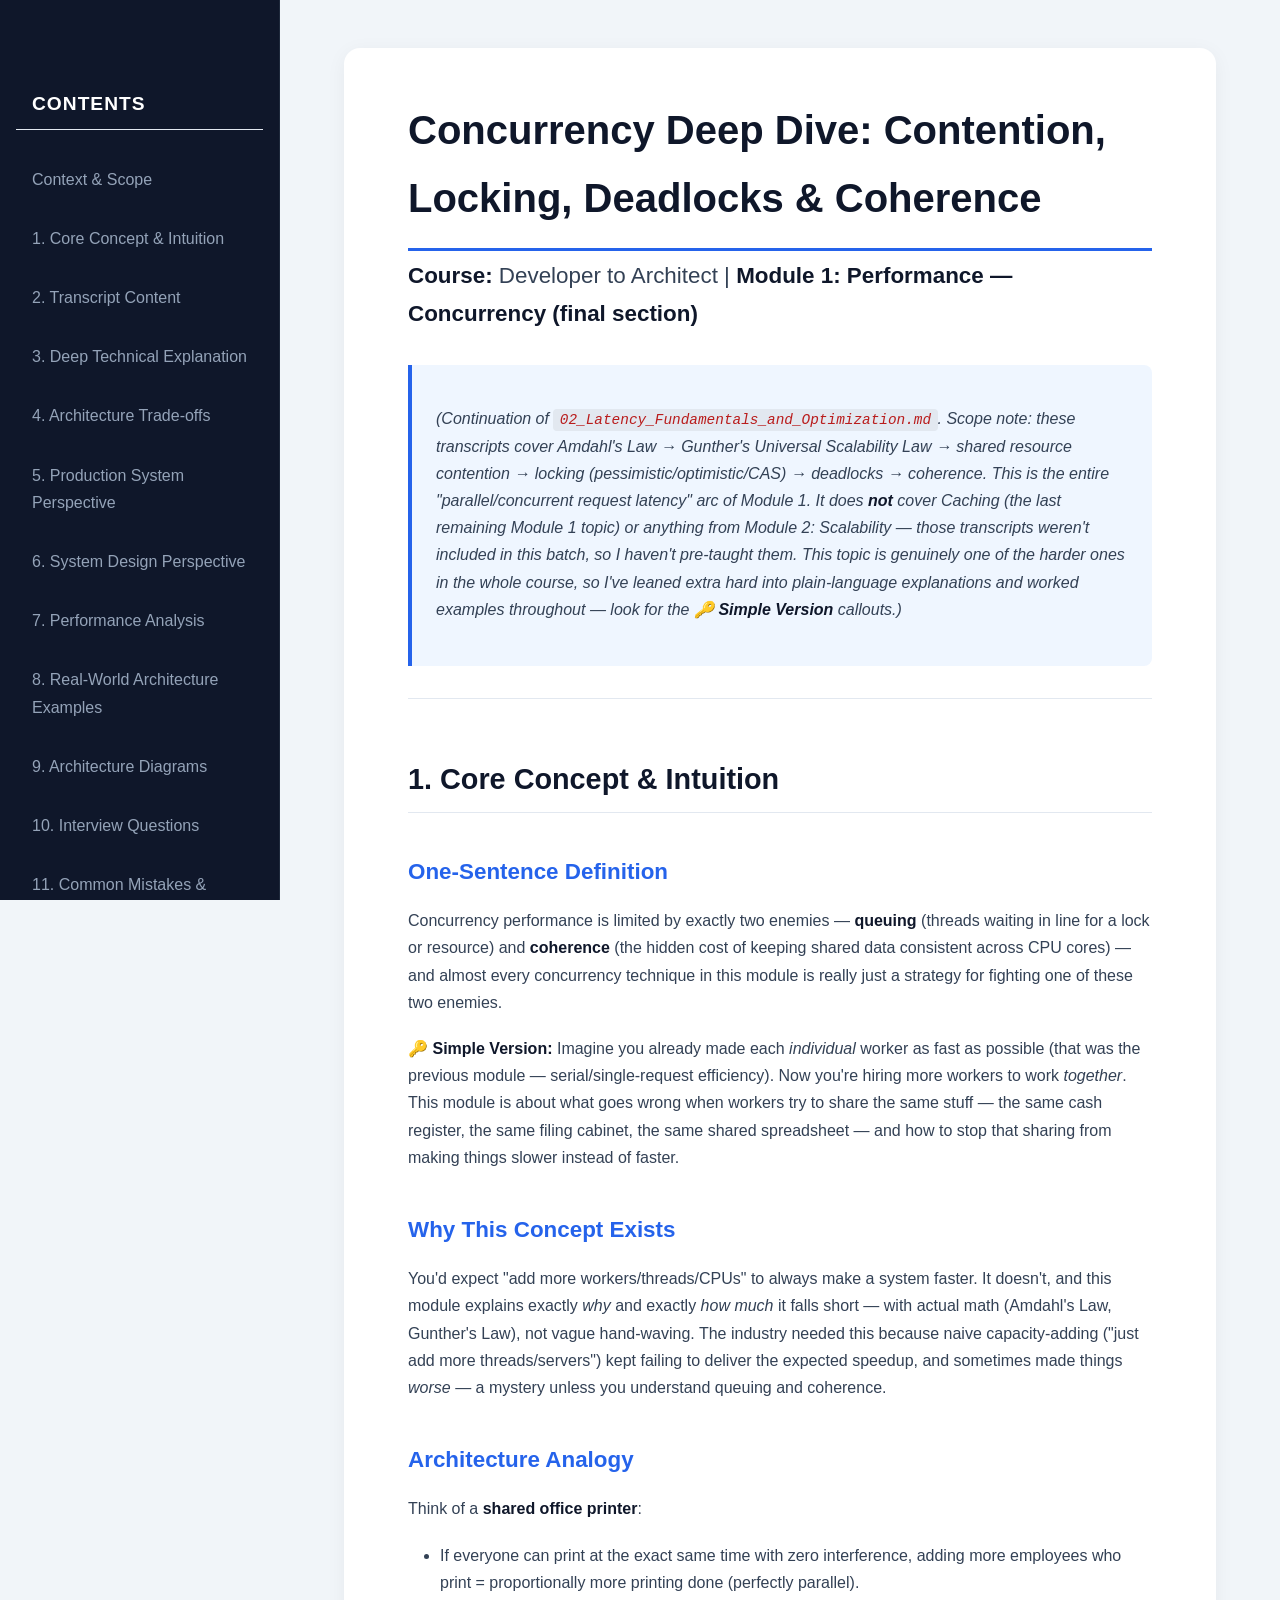
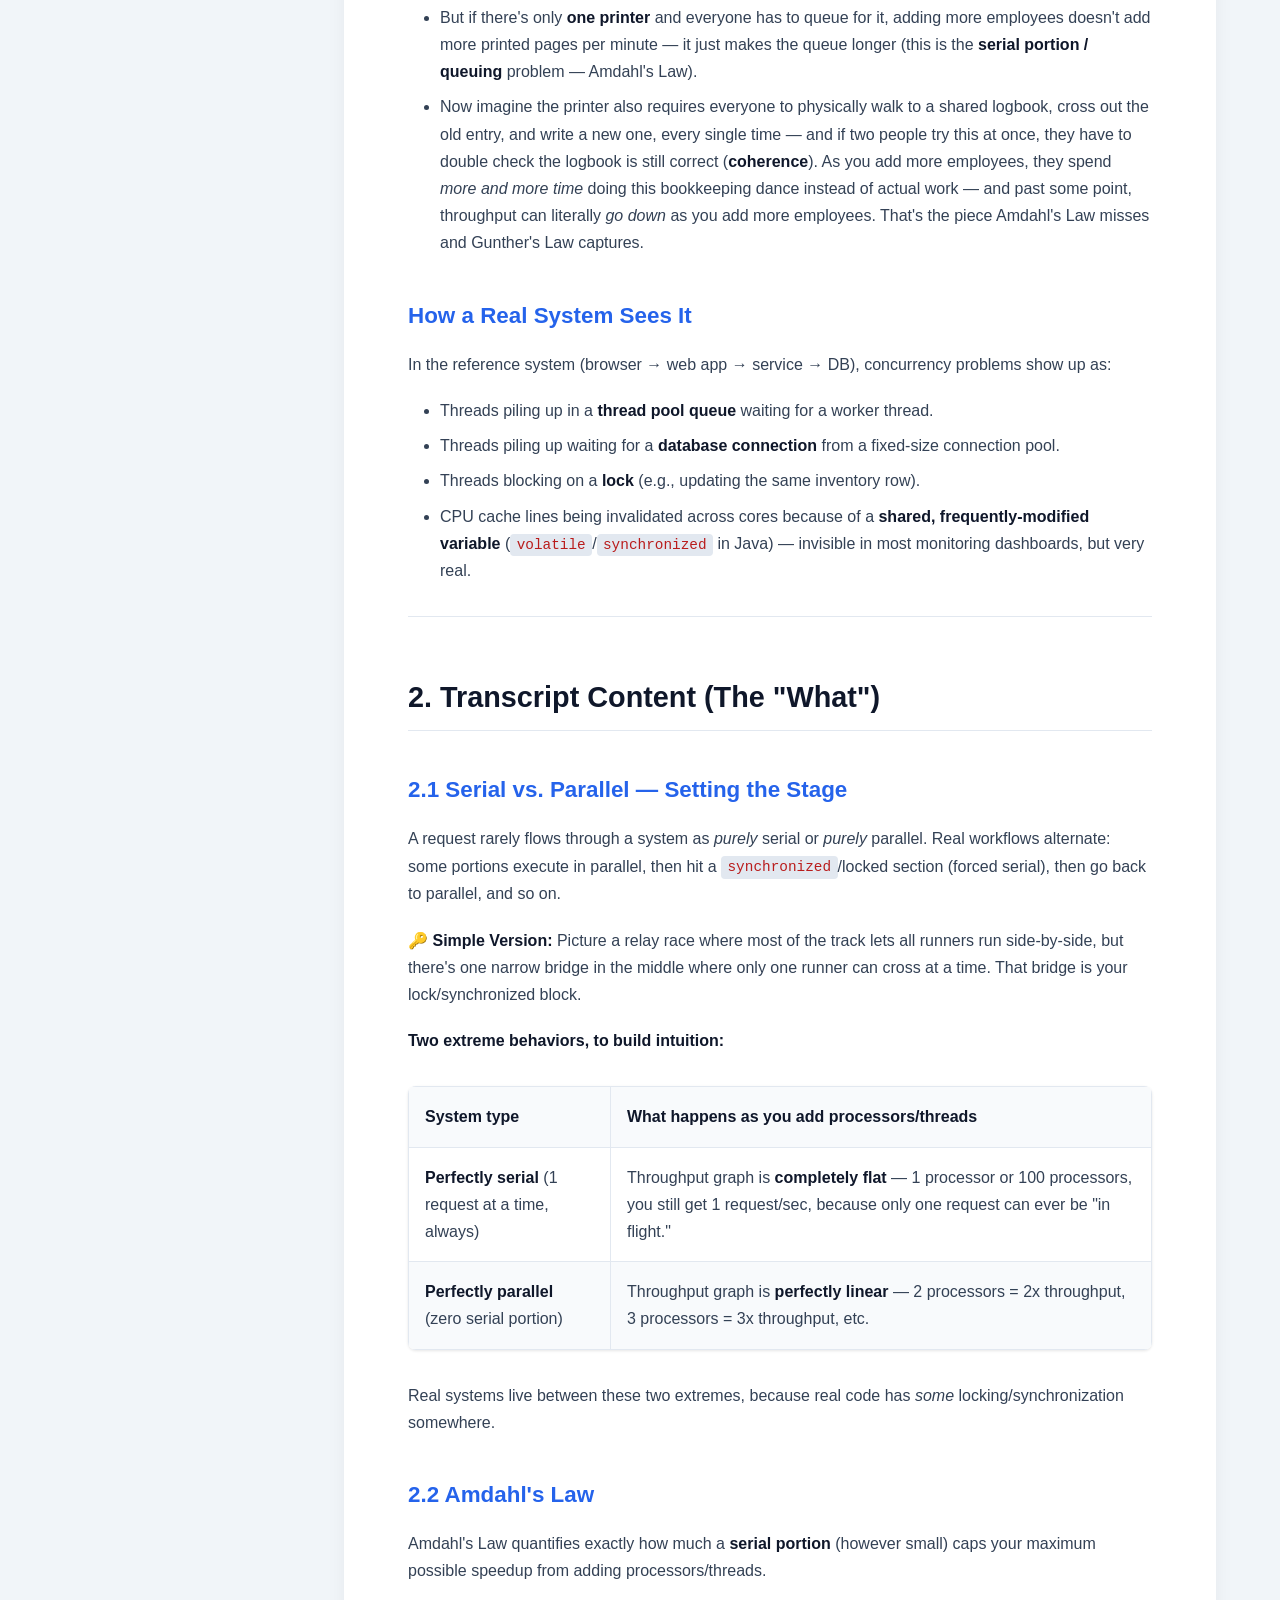
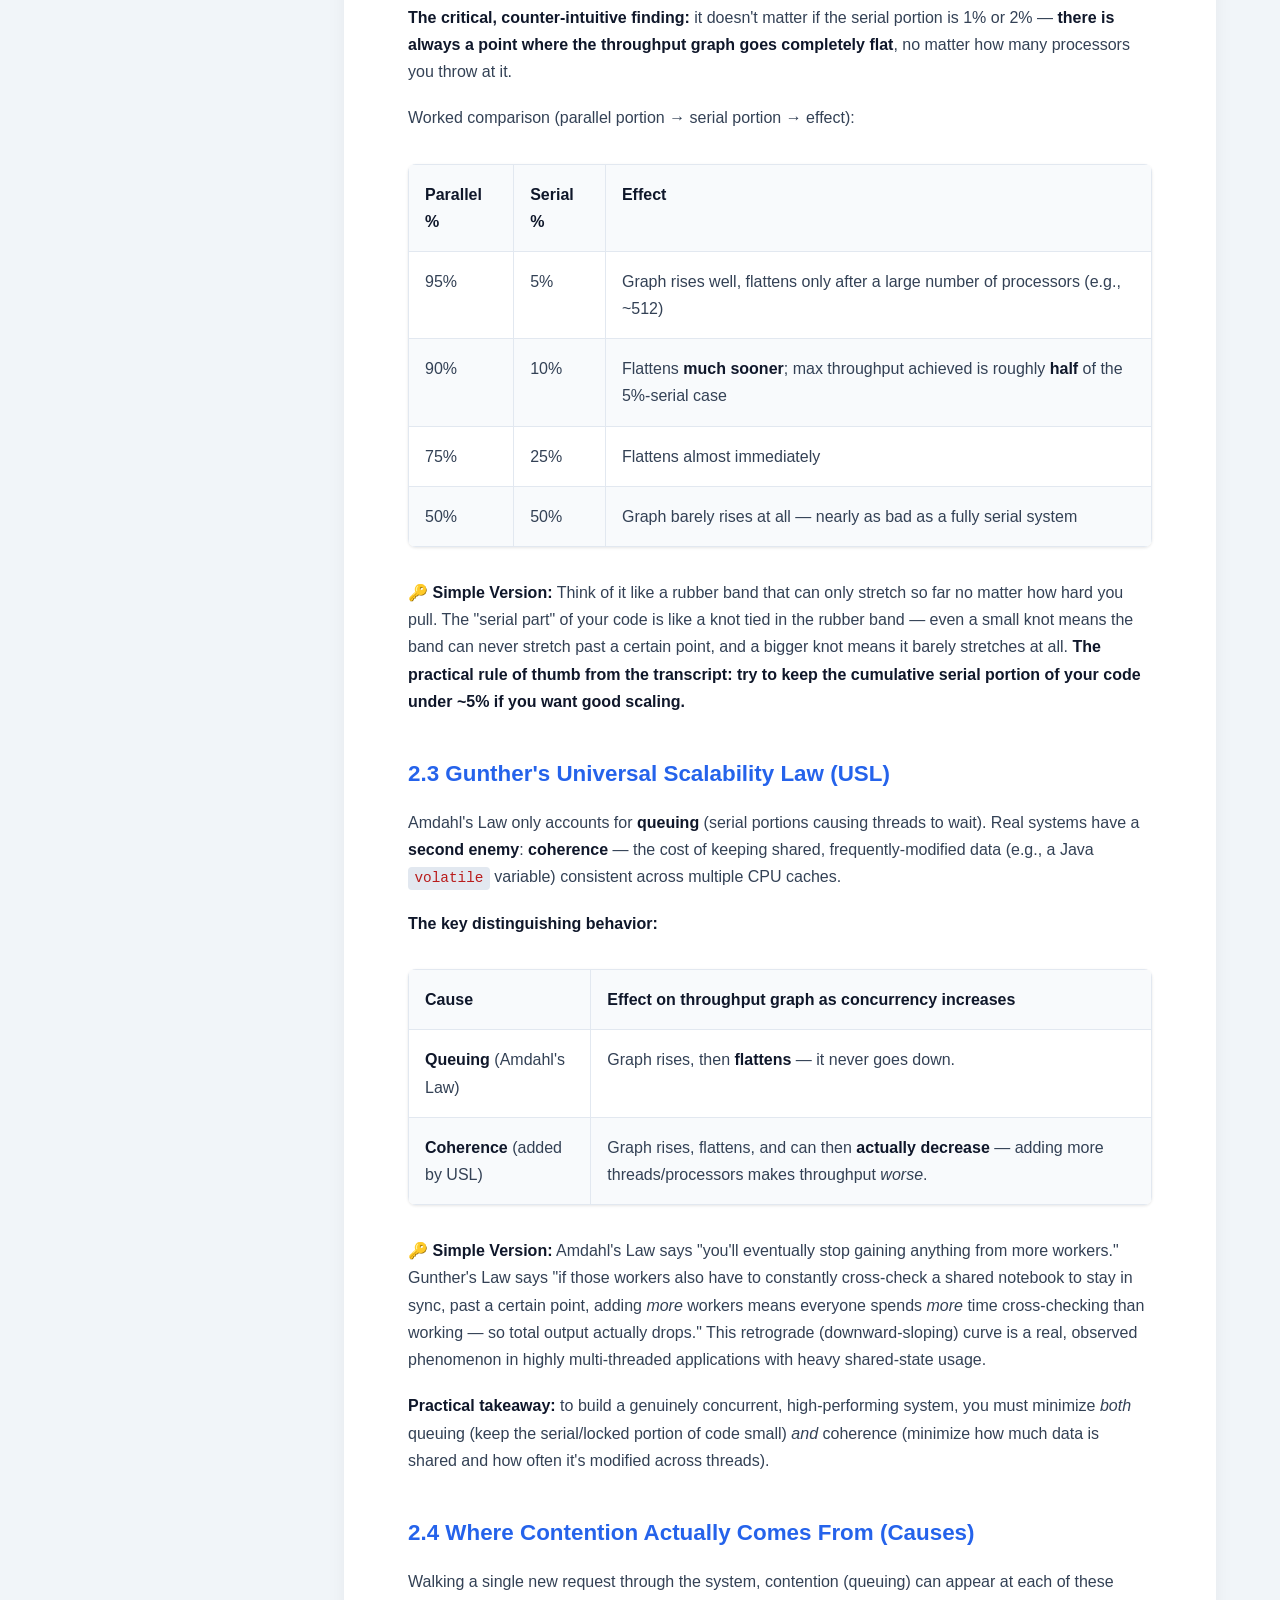
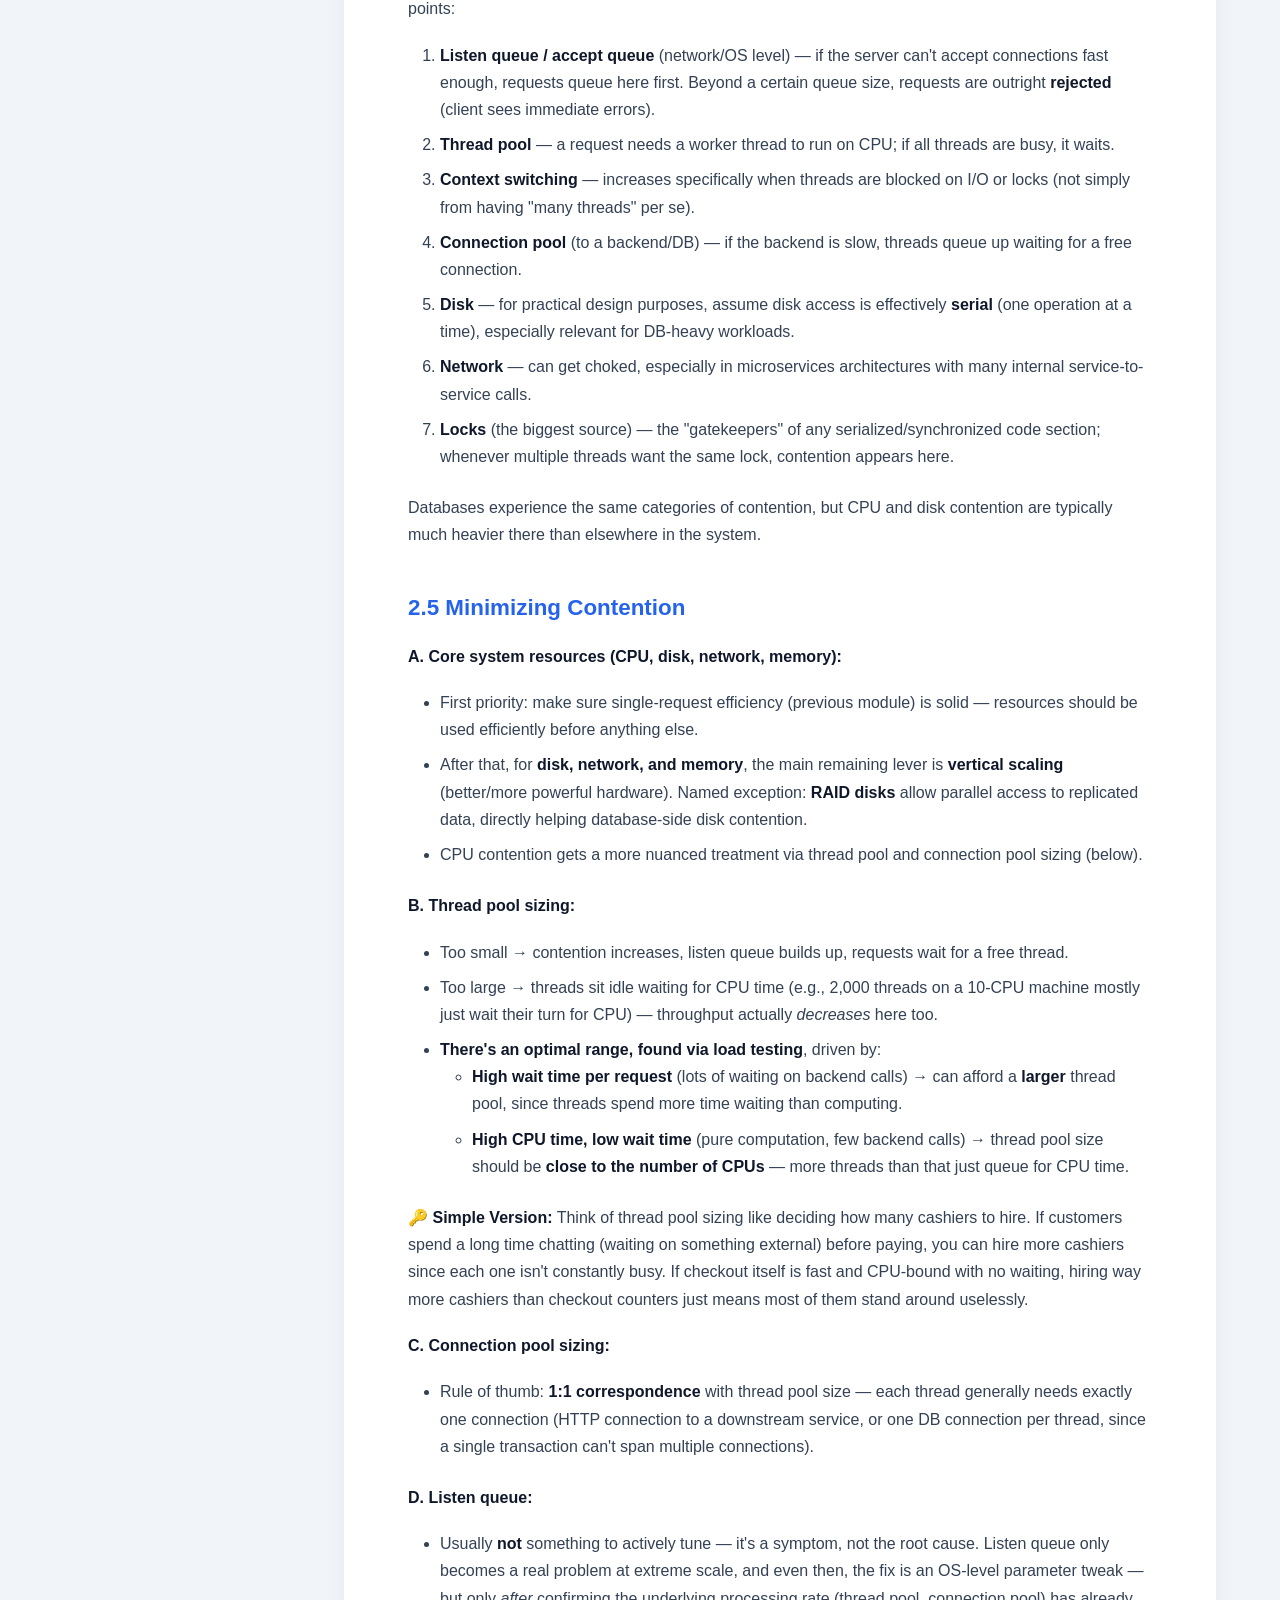
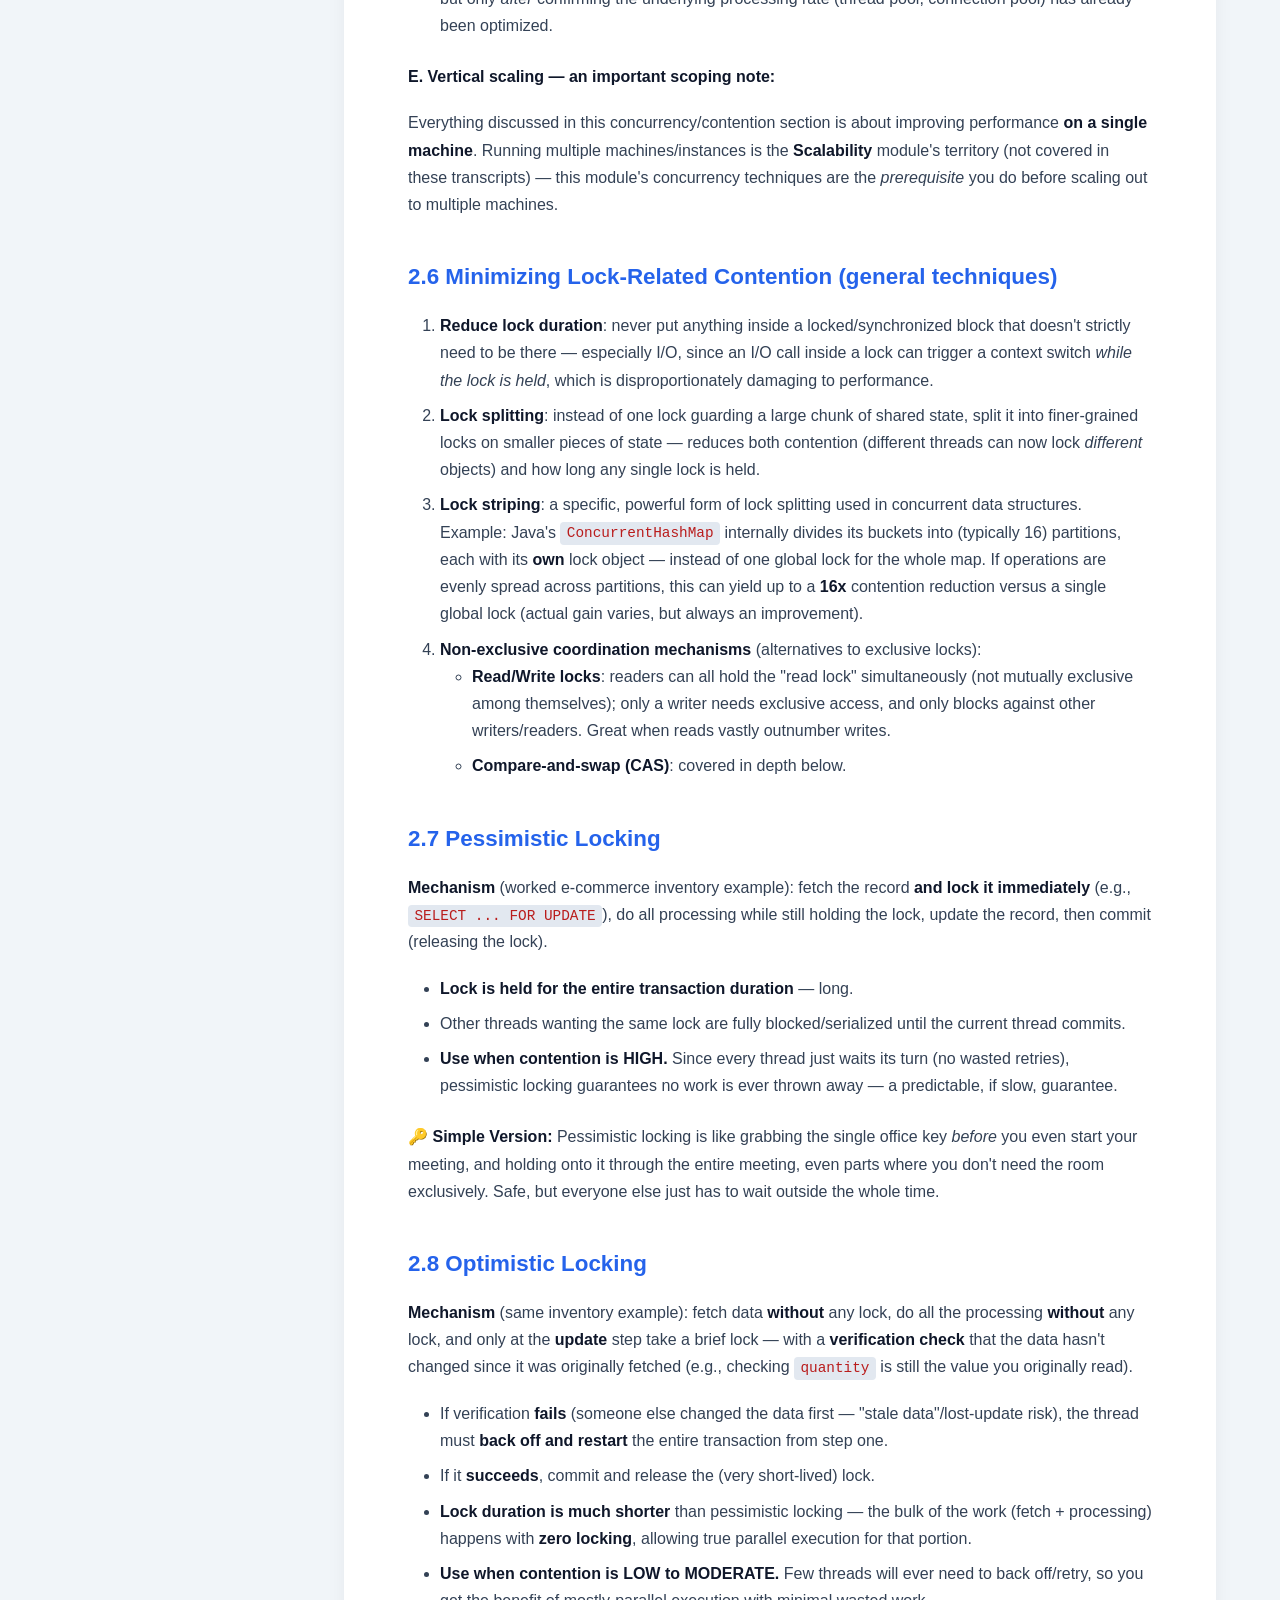
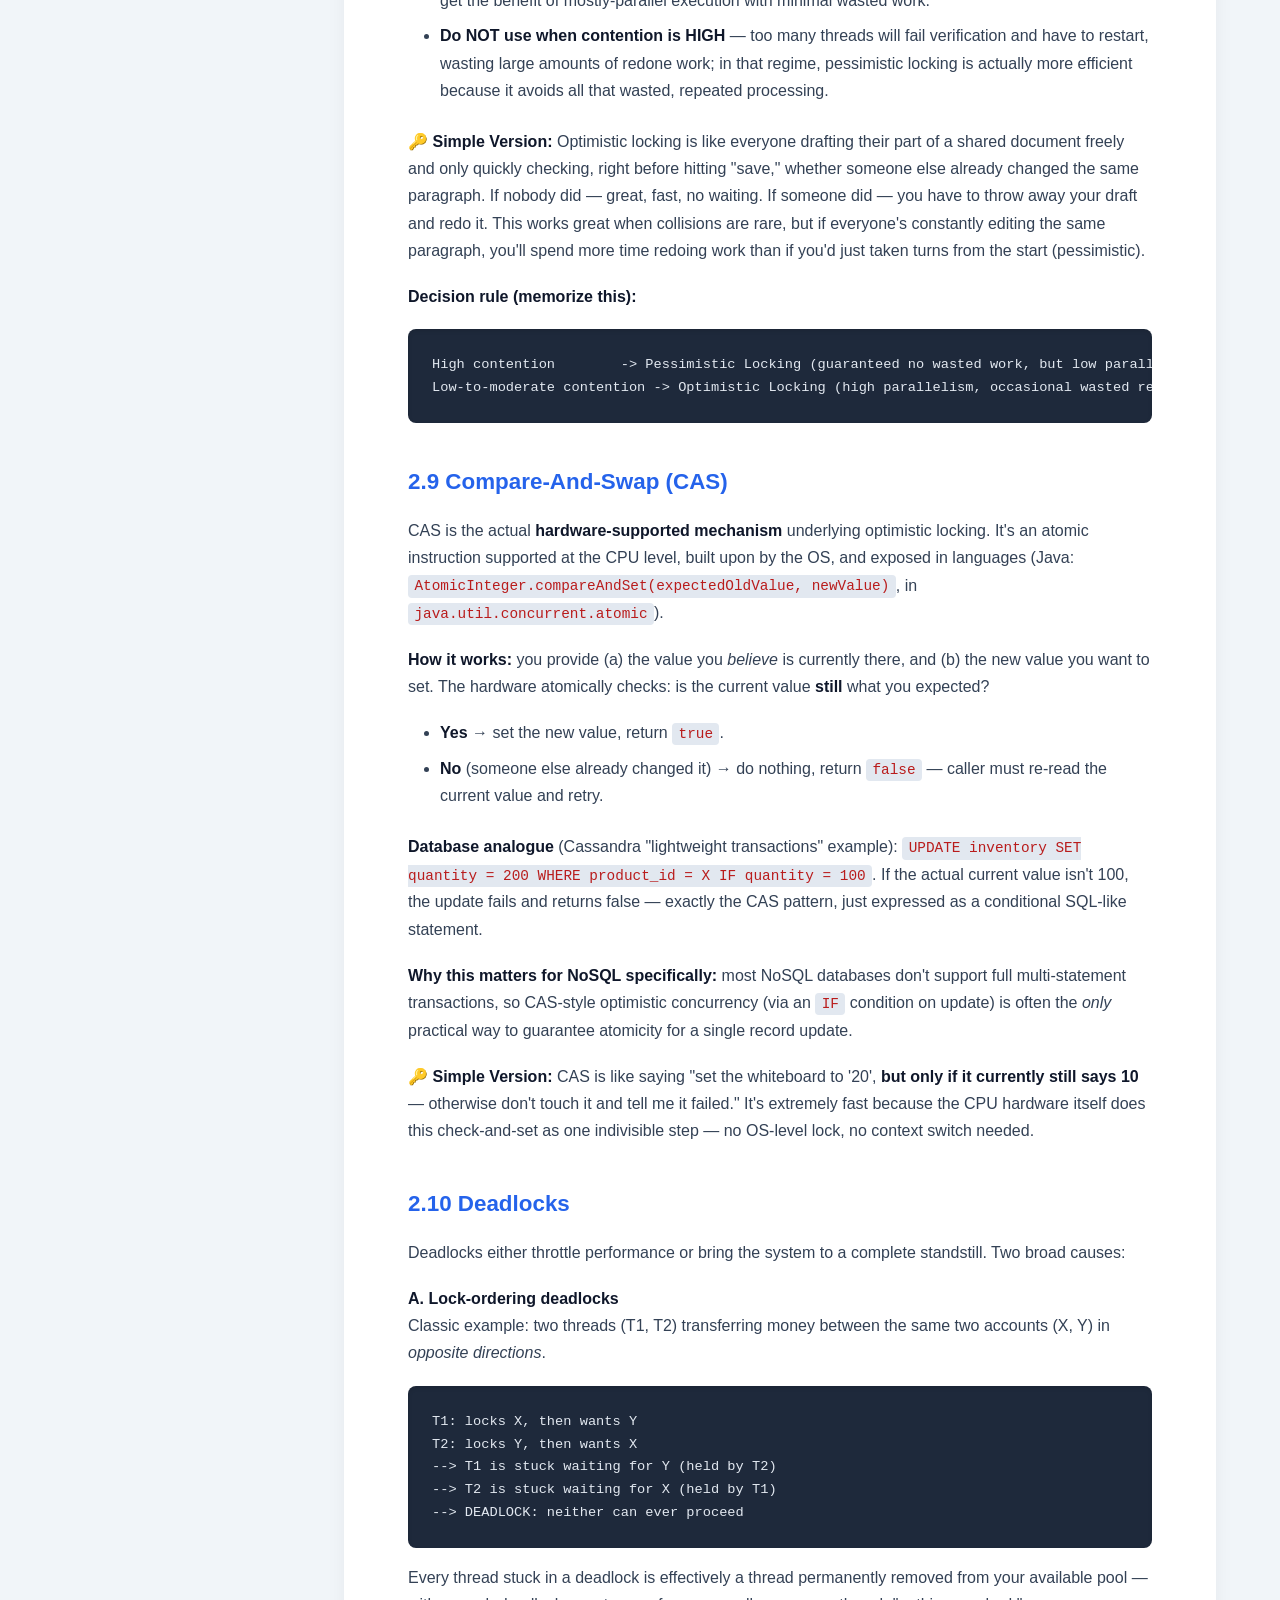
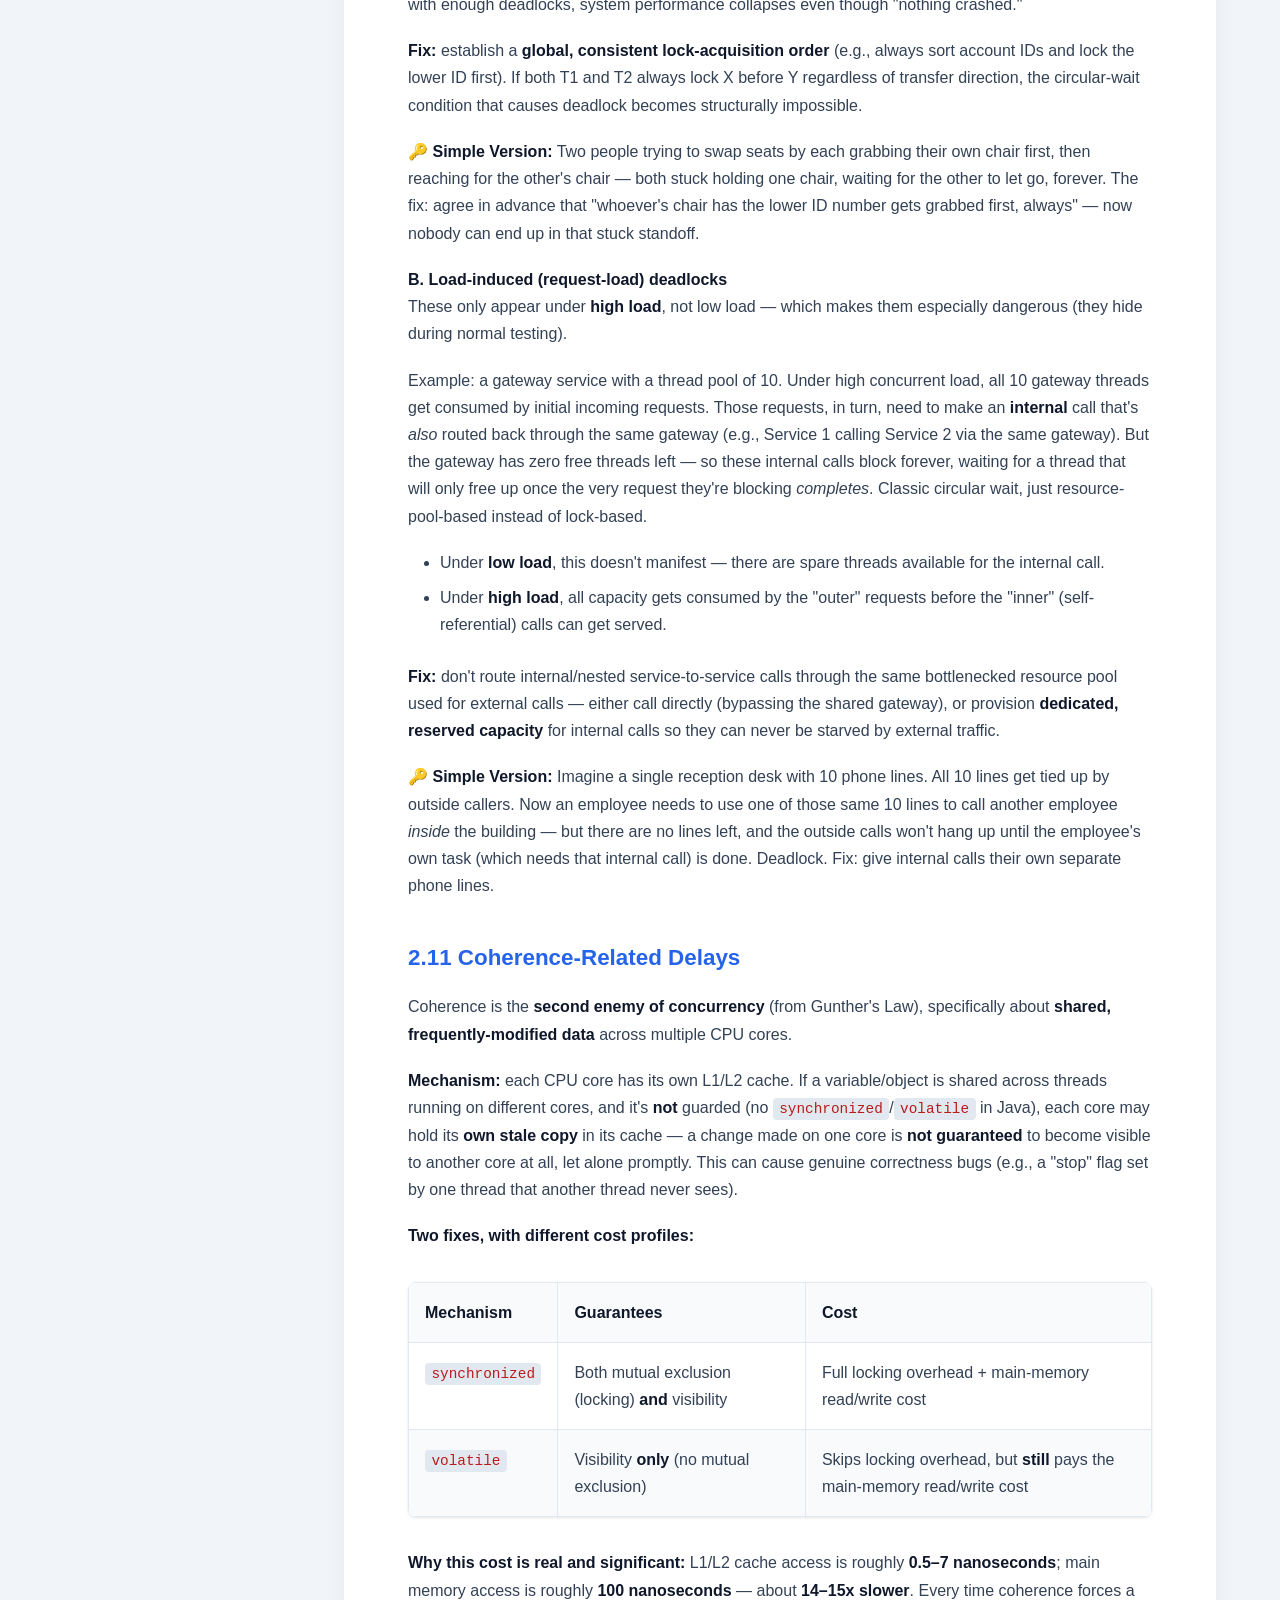
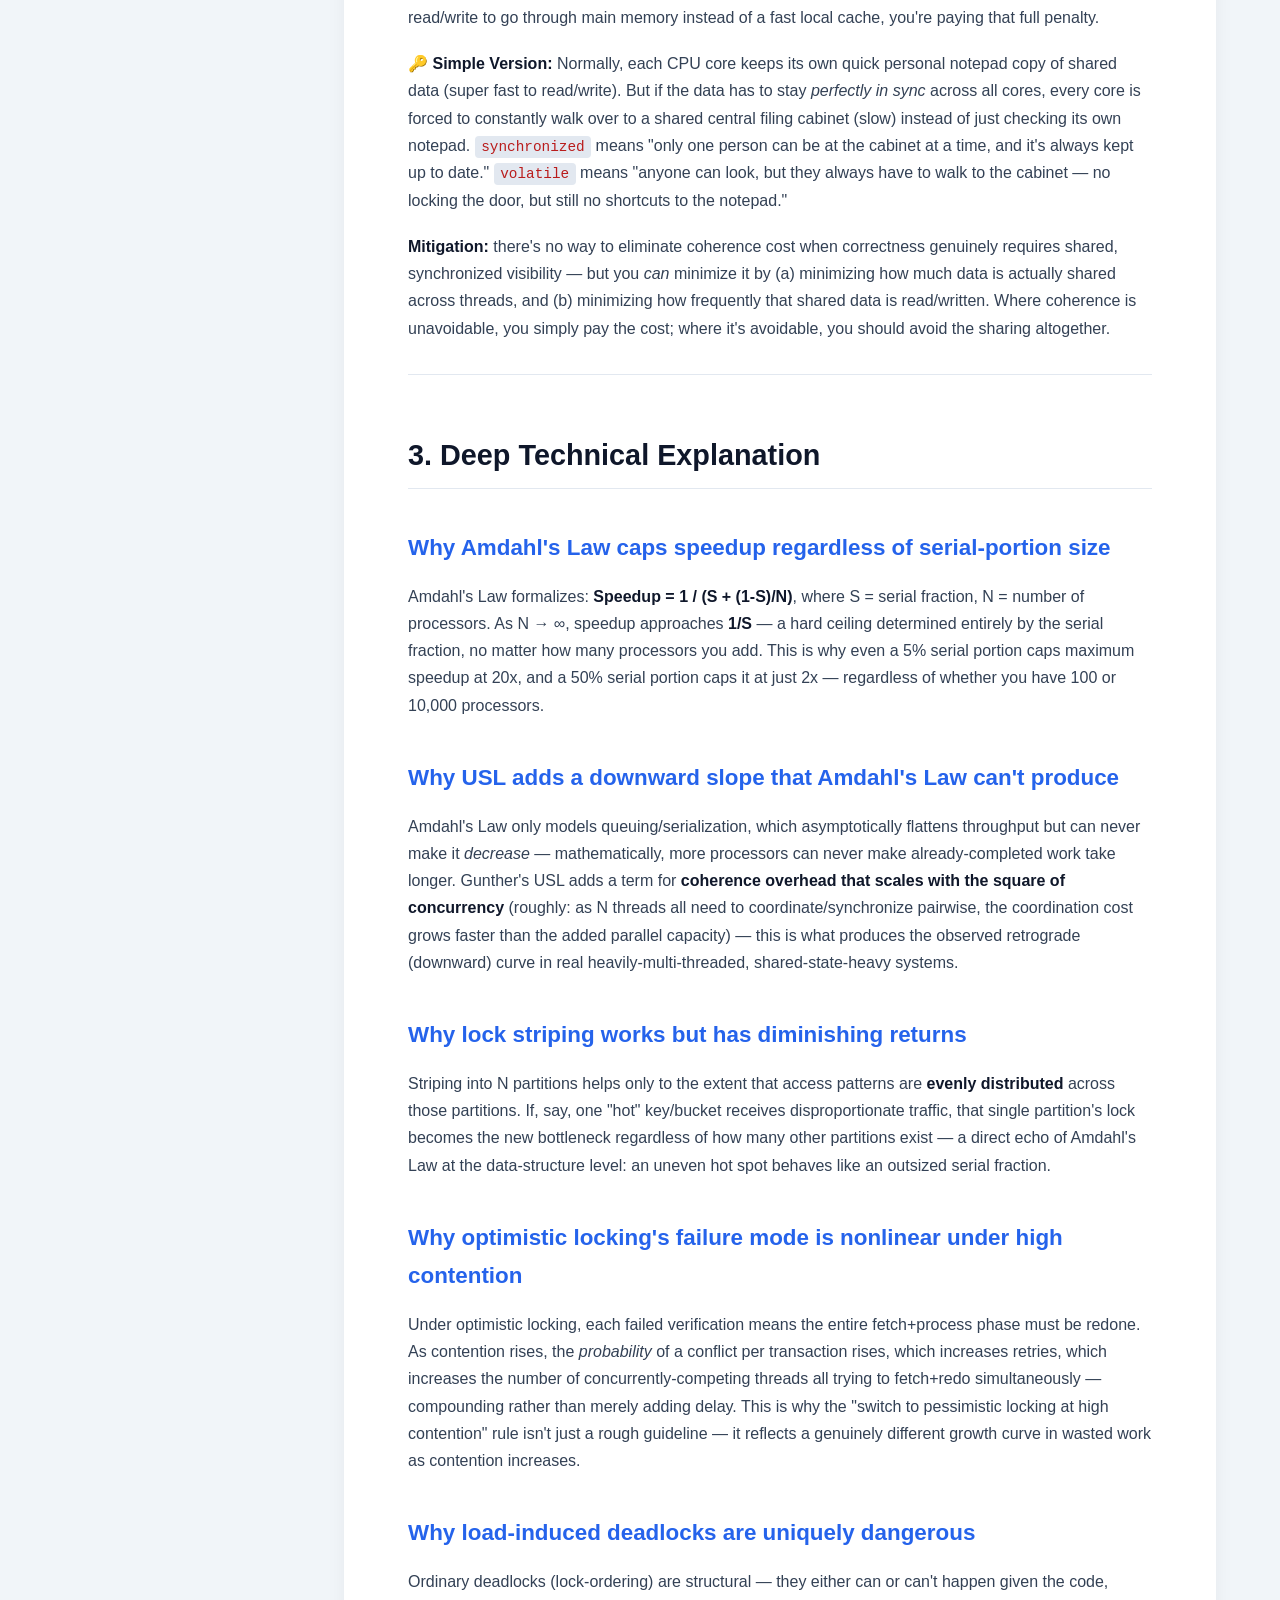
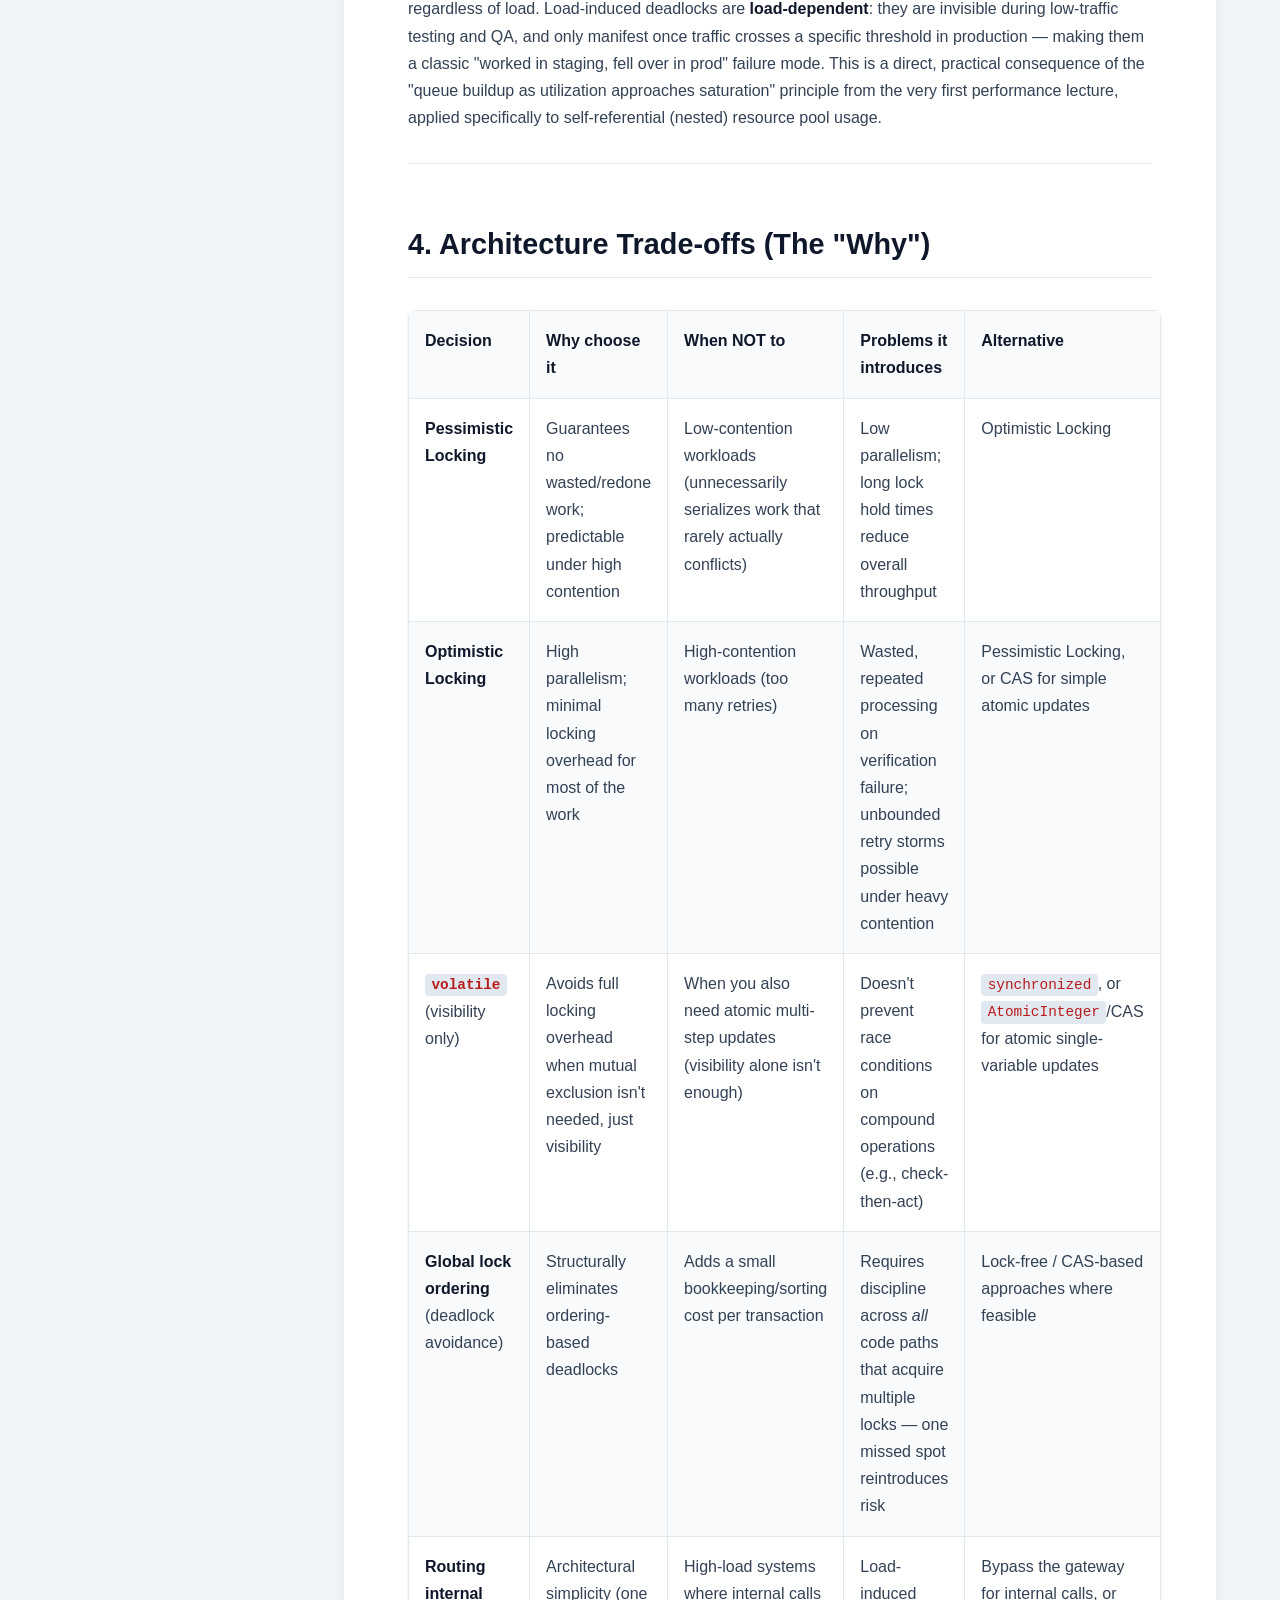
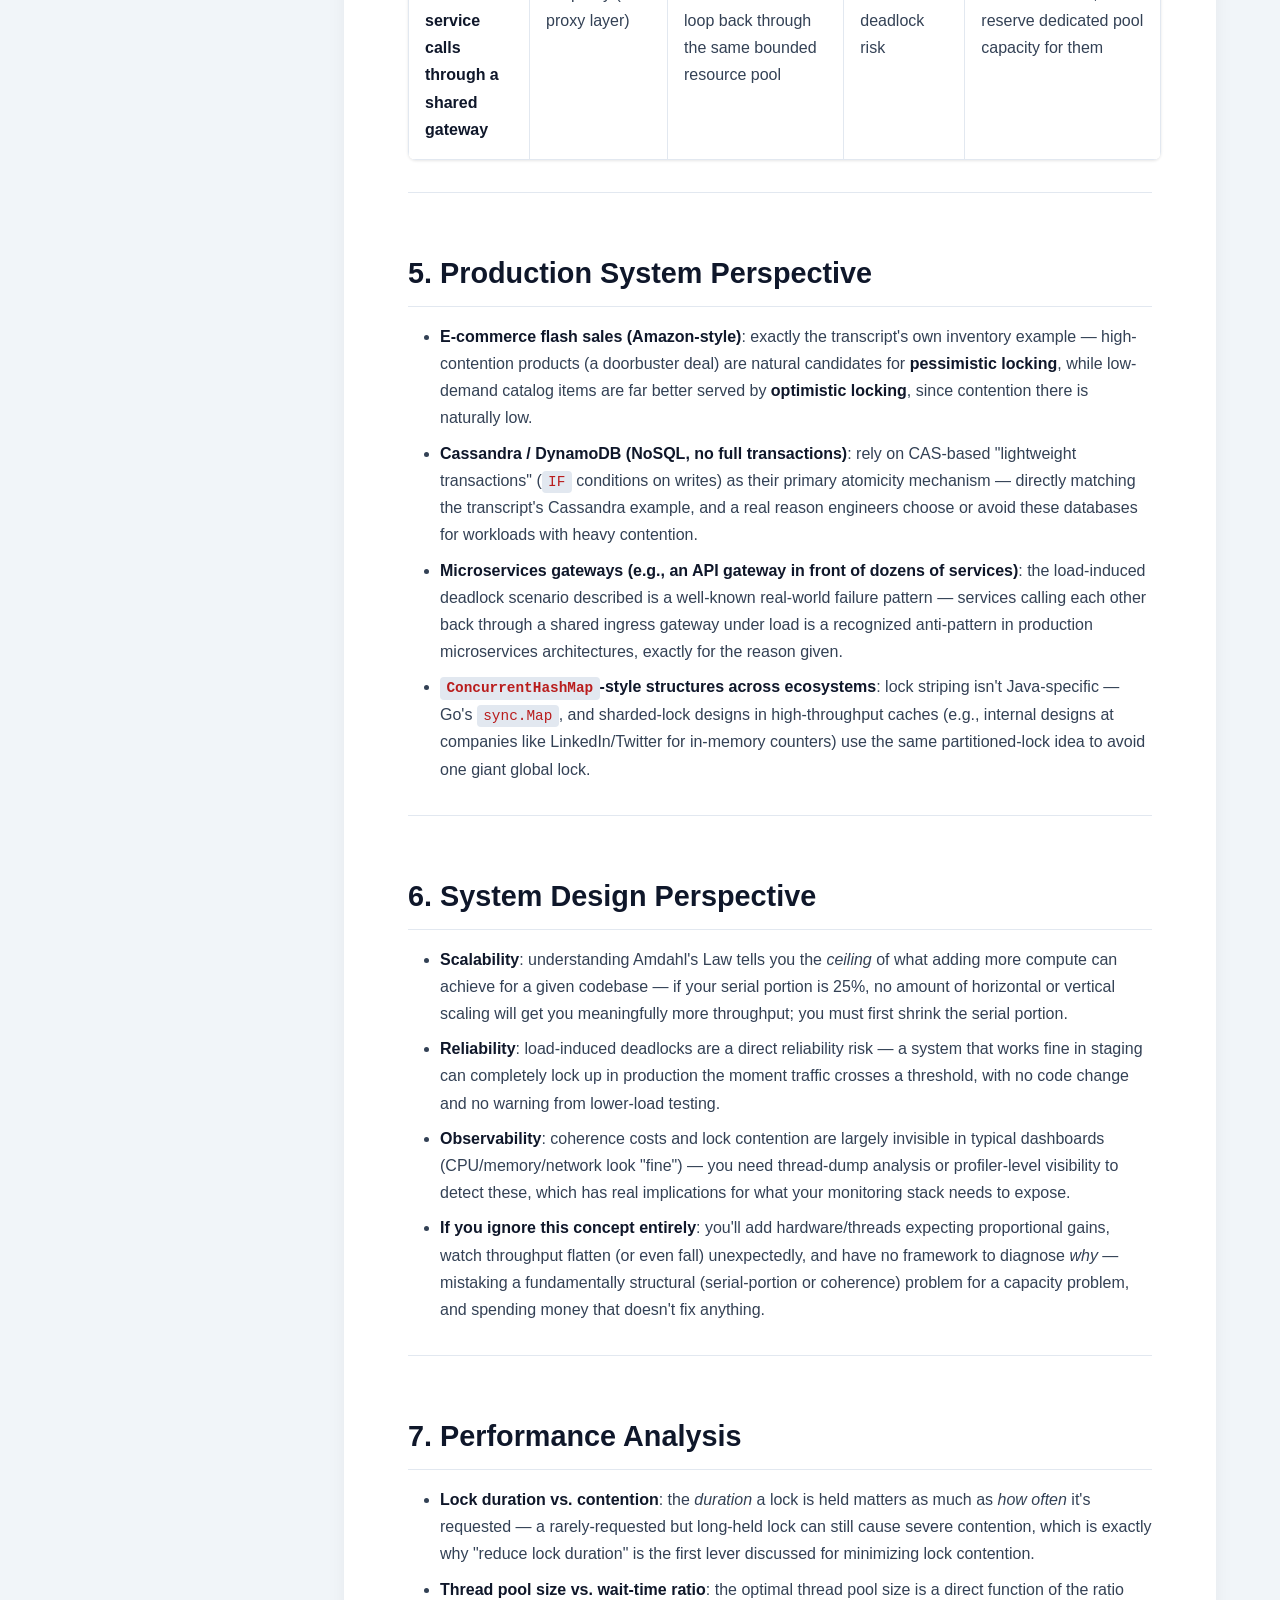
==== Performance/Concurrency_Deep_Dive:_Contention,_Locking,_Deadlocks_&_Coherence.html @ e77b8e14 "Update print statement from 'Hello' to 'Goodbye'" ====
<!DOCTYPE html>
<html lang="en">
<head>
    <meta charset="UTF-8">
    <meta name="viewport" content="width=device-width, initial-scale=1.0">
    <title>Concurrency Deep Dive: Contention, Locking, Deadlocks & Coherence</title>
    <style>
        :root {
            --sidebar-bg: #0f172a;
            --sidebar-hover: #1e293b;
            --sidebar-text: #94a3b8;
            --sidebar-text-hover: #f8fafc;
            --bg-color: #f1f5f9;
            --card-bg: #ffffff;
            --text-main: #334155;
            --heading-color: #0f172a;
            --primary-accent: #2563eb;
            --code-bg: #1e293b;
            --code-text: #e2e8f0;
            --inline-code-bg: #e2e8f0;
            --inline-code-text: #b91c1c;
            --border-color: #e2e8f0;
        }

        html {
            scroll-behavior: smooth;
        }

        body {
            margin: 0;
            padding: 0;
            font-family: 'Inter', -apple-system, BlinkMacSystemFont, "Segoe UI", Roboto, Helvetica, Arial, sans-serif;
            background-color: var(--bg-color);
            color: var(--text-main);
            display: flex;
            line-height: 1.7;
        }

        /* Sidebar Navigation */
        .sidebar {
            width: 280px;
            height: 100vh;
            background-color: var(--sidebar-bg);
            position: fixed;
            top: 0;
            left: 0;
            overflow-y: auto;
            padding: 2rem 1rem;
            box-sizing: border-box;
            border-right: 1px solid #1e293b;
        }

        .sidebar h2 {
            color: #ffffff;
            font-size: 1.2rem;
            margin-bottom: 1.5rem;
            padding-left: 1rem;
            text-transform: uppercase;
            letter-spacing: 1px;
        }

        .sidebar ul {
            list-style: none;
            padding: 0;
            margin: 0;
        }

        .sidebar li {
            margin-bottom: 0.5rem;
        }

        .sidebar a {
            display: block;
            padding: 0.75rem 1rem;
            color: var(--sidebar-text);
            text-decoration: none;
            border-radius: 8px;
            font-weight: 500;
            transition: all 0.2s ease;
        }

        .sidebar a:hover {
            background-color: var(--sidebar-hover);
            color: var(--sidebar-text-hover);
            padding-left: 1.25rem;
        }

        /* Main Content Area */
        .content-wrapper {
            margin-left: 280px;
            padding: 3rem 5%;
            width: calc(100% - 280px);
            box-sizing: border-box;
        }

        .content {
            background: var(--card-bg);
            padding: 3rem 4rem;
            border-radius: 16px;
            box-shadow: 0 4px 20px rgba(0, 0, 0, 0.05);
            max-width: 1000px;
            margin: 0 auto;
        }

        /* Typography */
        h1, h2, h3, h4 {
            color: var(--heading-color);
            margin-top: 2.5rem;
            margin-bottom: 1rem;
            font-weight: 700;
        }

        h1 {
            font-size: 2.5rem;
            margin-top: 0;
            padding-bottom: 1rem;
            border-bottom: 3px solid var(--primary-accent);
        }

        h2 {
            font-size: 1.8rem;
            padding-bottom: 0.5rem;
            border-bottom: 1px solid var(--border-color);
            padding-top: 1rem;
        }

        h3 {
            font-size: 1.4rem;
            color: var(--primary-accent);
        }

        h4 {
            font-size: 1.1rem;
            color: var(--heading-color);
        }

        p {
            margin-bottom: 1.2rem;
        }

        strong {
            color: var(--heading-color);
        }

        /* Code Blocks */
        pre {
            background-color: var(--code-bg);
            color: var(--code-text);
            padding: 1.5rem;
            border-radius: 8px;
            overflow-x: auto;
            font-family: 'Fira Code', 'Courier New', Courier, monospace;
            font-size: 0.95rem;
            line-height: 1.5;
            box-shadow: inset 0 2px 4px rgba(0,0,0,0.1);
        }

        code {
            background-color: var(--inline-code-bg);
            color: var(--inline-code-text);
            padding: 0.2rem 0.4rem;
            border-radius: 4px;
            font-family: 'Fira Code', 'Courier New', Courier, monospace;
            font-size: 0.9em;
        }

        pre code {
            background-color: transparent;
            color: inherit;
            padding: 0;
        }

        /* Tables */
        table {
            width: 100%;
            border-collapse: collapse;
            margin: 2rem 0;
            background-color: #ffffff;
            border-radius: 8px;
            overflow: hidden;
            box-shadow: 0 1px 3px rgba(0,0,0,0.1);
        }

        th, td {
            padding: 1rem;
            text-align: left;
            border: 1px solid var(--border-color);
            vertical-align: top;
        }

        th {
            background-color: #f8fafc;
            color: var(--heading-color);
            font-weight: 600;
        }

        tr:nth-child(even) {
            background-color: #f8fafc;
        }

        /* Lists */
        ul, ol {
            margin-bottom: 1.5rem;
            padding-left: 2rem;
        }

        li {
            margin-bottom: 0.5rem;
        }

        hr {
            border: 0;
            border-top: 1px solid var(--border-color);
            margin: 2rem 0;
        }

        /* Callouts / Highlight Box */
        .highlight-box {
            background-color: #eff6ff;
            border-left: 4px solid var(--primary-accent);
            padding: 1.5rem;
            margin: 1.5rem 0;
            border-radius: 0 8px 8px 0;
        }

        /* Responsive Design */
        @media (max-width: 900px) {
            .sidebar {
                width: 100%;
                height: auto;
                position: relative;
                padding: 1rem;
            }
            .content-wrapper {
                margin-left: 0;
                width: 100%;
                padding: 1rem;
            }
            .content {
                padding: 1.5rem;
            }
            h1 {
                font-size: 2rem;
            }
        }
    </style>
</head>
<body>

    <!-- Vertical Sidebar -->
    <nav class="sidebar">
        <h2>Contents</h2>
        <ul>
            <li><a href="#intro">Context & Scope</a></li>
            <li><a href="#core-concept">1. Core Concept & Intuition</a></li>
            <li><a href="#transcript-content">2. Transcript Content</a></li>
            <li><a href="#deep-technical">3. Deep Technical Explanation</a></li>
            <li><a href="#architecture-tradeoffs">4. Architecture Trade-offs</a></li>
            <li><a href="#production-perspective">5. Production System Perspective</a></li>
            <li><a href="#system-design">6. System Design Perspective</a></li>
            <li><a href="#performance-analysis">7. Performance Analysis</a></li>
            <li><a href="#real-world-examples">8. Real-World Architecture Examples</a></li>
            <li><a href="#architecture-diagrams">9. Architecture Diagrams</a></li>
            <li><a href="#interview-questions">10. Interview Questions</a></li>
            <li><a href="#common-mistakes">11. Common Mistakes & Misconceptions</a></li>
            <li><a href="#connections">12. Connections to Other Topics</a></li>
        </ul>
    </nav>

    <!-- Main Content -->
    <main class="content-wrapper">
        <div class="content">

            <div id="intro">
                <h1>Concurrency Deep Dive: Contention, Locking, Deadlocks & Coherence</h1>
                <h3 style="color: var(--text-main); font-weight: normal; margin-top: -10px; margin-bottom: 2rem;"><strong>Course:</strong> Developer to Architect | <strong>Module 1: Performance — Concurrency (final section)</strong></h3>
                
                <div class="highlight-box">
                    <p><em>(Continuation of <code>02_Latency_Fundamentals_and_Optimization.md</code>. Scope note: these transcripts cover Amdahl's Law → Gunther's Universal Scalability Law → shared resource contention → locking (pessimistic/optimistic/CAS) → deadlocks → coherence. This is the entire "parallel/concurrent request latency" arc of Module 1. It does <strong>not</strong> cover Caching (the last remaining Module 1 topic) or anything from Module 2: Scalability — those transcripts weren't included in this batch, so I haven't pre-taught them. This topic is genuinely one of the harder ones in the whole course, so I've leaned extra hard into plain-language explanations and worked examples throughout — look for the 🔑 <strong>Simple Version</strong> callouts.)</em></p>
                </div>
                <hr>
            </div>

            <h2 id="core-concept">1. Core Concept & Intuition</h2>
            
            <h3>One-Sentence Definition</h3>
            <p>Concurrency performance is limited by exactly two enemies — <strong>queuing</strong> (threads waiting in line for a lock or resource) and <strong>coherence</strong> (the hidden cost of keeping shared data consistent across CPU cores) — and almost every concurrency technique in this module is really just a strategy for fighting one of these two enemies.</p>

            <p>🔑 <strong>Simple Version:</strong> Imagine you already made each <em>individual</em> worker as fast as possible (that was the previous module — serial/single-request efficiency). Now you're hiring more workers to work <em>together</em>. This module is about what goes wrong when workers try to share the same stuff — the same cash register, the same filing cabinet, the same shared spreadsheet — and how to stop that sharing from making things slower instead of faster.</p>

            <h3>Why This Concept Exists</h3>
            <p>You'd expect "add more workers/threads/CPUs" to always make a system faster. It doesn't, and this module explains exactly <em>why</em> and exactly <em>how much</em> it falls short — with actual math (Amdahl's Law, Gunther's Law), not vague hand-waving. The industry needed this because naive capacity-adding ("just add more threads/servers") kept failing to deliver the expected speedup, and sometimes made things <em>worse</em> — a mystery unless you understand queuing and coherence.</p>

            <h3>Architecture Analogy</h3>
            <p>Think of a <strong>shared office printer</strong>:</p>
            <ul>
                <li>If everyone can print at the exact same time with zero interference, adding more employees who print = proportionally more printing done (perfectly parallel).</li>
                <li>But if there's only <strong>one printer</strong> and everyone has to queue for it, adding more employees doesn't add more printed pages per minute — it just makes the queue longer (this is the <strong>serial portion / queuing</strong> problem — Amdahl's Law).</li>
                <li>Now imagine the printer also requires everyone to physically walk to a shared logbook, cross out the old entry, and write a new one, every single time — and if two people try this at once, they have to double check the logbook is still correct (<strong>coherence</strong>). As you add more employees, they spend <em>more and more time</em> doing this bookkeeping dance instead of actual work — and past some point, throughput can literally <em>go down</em> as you add more employees. That's the piece Amdahl's Law misses and Gunther's Law captures.</li>
            </ul>

            <h3>How a Real System Sees It</h3>
            <p>In the reference system (browser → web app → service → DB), concurrency problems show up as:</p>
            <ul>
                <li>Threads piling up in a <strong>thread pool queue</strong> waiting for a worker thread.</li>
                <li>Threads piling up waiting for a <strong>database connection</strong> from a fixed-size connection pool.</li>
                <li>Threads blocking on a <strong>lock</strong> (e.g., updating the same inventory row).</li>
                <li>CPU cache lines being invalidated across cores because of a <strong>shared, frequently-modified variable</strong> (<code>volatile</code>/<code>synchronized</code> in Java) — invisible in most monitoring dashboards, but very real.</li>
            </ul>

            <hr>

            <h2 id="transcript-content">2. Transcript Content (The "What")</h2>
            
            <h3>2.1 Serial vs. Parallel — Setting the Stage</h3>
            <p>A request rarely flows through a system as <em>purely</em> serial or <em>purely</em> parallel. Real workflows alternate: some portions execute in parallel, then hit a <code>synchronized</code>/locked section (forced serial), then go back to parallel, and so on.</p>

            <p>🔑 <strong>Simple Version:</strong> Picture a relay race where most of the track lets all runners run side-by-side, but there's one narrow bridge in the middle where only one runner can cross at a time. That bridge is your lock/synchronized block.</p>

            <p><strong>Two extreme behaviors, to build intuition:</strong></p>

            <table>
                <thead>
                    <tr>
                        <th>System type</th>
                        <th>What happens as you add processors/threads</th>
                    </tr>
                </thead>
                <tbody>
                    <tr>
                        <td><strong>Perfectly serial</strong> (1 request at a time, always)</td>
                        <td>Throughput graph is <strong>completely flat</strong> — 1 processor or 100 processors, you still get 1 request/sec, because only one request can ever be "in flight."</td>
                    </tr>
                    <tr>
                        <td><strong>Perfectly parallel</strong> (zero serial portion)</td>
                        <td>Throughput graph is <strong>perfectly linear</strong> — 2 processors = 2x throughput, 3 processors = 3x throughput, etc.</td>
                    </tr>
                </tbody>
            </table>

            <p>Real systems live between these two extremes, because real code has <em>some</em> locking/synchronization somewhere.</p>

            <h3>2.2 Amdahl's Law</h3>
            <p>Amdahl's Law quantifies exactly how much a <strong>serial portion</strong> (however small) caps your maximum possible speedup from adding processors/threads.</p>

            <p><strong>The critical, counter-intuitive finding:</strong> it doesn't matter if the serial portion is 1% or 2% — <strong>there is always a point where the throughput graph goes completely flat</strong>, no matter how many processors you throw at it.</p>

            <p>Worked comparison (parallel portion → serial portion → effect):</p>

            <table>
                <thead>
                    <tr>
                        <th>Parallel %</th>
                        <th>Serial %</th>
                        <th>Effect</th>
                    </tr>
                </thead>
                <tbody>
                    <tr>
                        <td>95%</td>
                        <td>5%</td>
                        <td>Graph rises well, flattens only after a large number of processors (e.g., ~512)</td>
                    </tr>
                    <tr>
                        <td>90%</td>
                        <td>10%</td>
                        <td>Flattens <strong>much sooner</strong>; max throughput achieved is roughly <strong>half</strong> of the 5%-serial case</td>
                    </tr>
                    <tr>
                        <td>75%</td>
                        <td>25%</td>
                        <td>Flattens almost immediately</td>
                    </tr>
                    <tr>
                        <td>50%</td>
                        <td>50%</td>
                        <td>Graph barely rises at all — nearly as bad as a fully serial system</td>
                    </tr>
                </tbody>
            </table>

            <p>🔑 <strong>Simple Version:</strong> Think of it like a rubber band that can only stretch so far no matter how hard you pull. The "serial part" of your code is like a knot tied in the rubber band — even a small knot means the band can never stretch past a certain point, and a bigger knot means it barely stretches at all. <strong>The practical rule of thumb from the transcript: try to keep the cumulative serial portion of your code under ~5% if you want good scaling.</strong></p>

            <h3>2.3 Gunther's Universal Scalability Law (USL)</h3>
            <p>Amdahl's Law only accounts for <strong>queuing</strong> (serial portions causing threads to wait). Real systems have a <strong>second enemy</strong>: <strong>coherence</strong> — the cost of keeping shared, frequently-modified data (e.g., a Java <code>volatile</code> variable) consistent across multiple CPU caches.</p>

            <p><strong>The key distinguishing behavior:</strong></p>

            <table>
                <thead>
                    <tr>
                        <th>Cause</th>
                        <th>Effect on throughput graph as concurrency increases</th>
                    </tr>
                </thead>
                <tbody>
                    <tr>
                        <td><strong>Queuing</strong> (Amdahl's Law)</td>
                        <td>Graph rises, then <strong>flattens</strong> — it never goes down.</td>
                    </tr>
                    <tr>
                        <td><strong>Coherence</strong> (added by USL)</td>
                        <td>Graph rises, flattens, and can then <strong>actually decrease</strong> — adding more threads/processors makes throughput <em>worse</em>.</td>
                    </tr>
                </tbody>
            </table>

            <p>🔑 <strong>Simple Version:</strong> Amdahl's Law says "you'll eventually stop gaining anything from more workers." Gunther's Law says "if those workers also have to constantly cross-check a shared notebook to stay in sync, past a certain point, adding <em>more</em> workers means everyone spends <em>more</em> time cross-checking than working — so total output actually drops." This retrograde (downward-sloping) curve is a real, observed phenomenon in highly multi-threaded applications with heavy shared-state usage.</p>

            <p><strong>Practical takeaway:</strong> to build a genuinely concurrent, high-performing system, you must minimize <em>both</em> queuing (keep the serial/locked portion of code small) <em>and</em> coherence (minimize how much data is shared and how often it's modified across threads).</p>

            <h3>2.4 Where Contention Actually Comes From (Causes)</h3>
            <p>Walking a single new request through the system, contention (queuing) can appear at each of these points:</p>

            <ol>
                <li><strong>Listen queue / accept queue</strong> (network/OS level) — if the server can't accept connections fast enough, requests queue here first. Beyond a certain queue size, requests are outright <strong>rejected</strong> (client sees immediate errors).</li>
                <li><strong>Thread pool</strong> — a request needs a worker thread to run on CPU; if all threads are busy, it waits.</li>
                <li><strong>Context switching</strong> — increases specifically when threads are blocked on I/O or locks (not simply from having "many threads" per se).</li>
                <li><strong>Connection pool</strong> (to a backend/DB) — if the backend is slow, threads queue up waiting for a free connection.</li>
                <li><strong>Disk</strong> — for practical design purposes, assume disk access is effectively <strong>serial</strong> (one operation at a time), especially relevant for DB-heavy workloads.</li>
                <li><strong>Network</strong> — can get choked, especially in microservices architectures with many internal service-to-service calls.</li>
                <li><strong>Locks</strong> (the biggest source) — the "gatekeepers" of any serialized/synchronized code section; whenever multiple threads want the same lock, contention appears here.</li>
            </ol>

            <p>Databases experience the same categories of contention, but CPU and disk contention are typically much heavier there than elsewhere in the system.</p>

            <h3>2.5 Minimizing Contention</h3>

            <p><strong>A. Core system resources (CPU, disk, network, memory):</strong></p>
            <ul>
                <li>First priority: make sure single-request efficiency (previous module) is solid — resources should be used efficiently before anything else.</li>
                <li>After that, for <strong>disk, network, and memory</strong>, the main remaining lever is <strong>vertical scaling</strong> (better/more powerful hardware). Named exception: <strong>RAID disks</strong> allow parallel access to replicated data, directly helping database-side disk contention.</li>
                <li>CPU contention gets a more nuanced treatment via thread pool and connection pool sizing (below).</li>
            </ul>

            <p><strong>B. Thread pool sizing:</strong></p>
            <ul>
                <li>Too small → contention increases, listen queue builds up, requests wait for a free thread.</li>
                <li>Too large → threads sit idle waiting for CPU time (e.g., 2,000 threads on a 10-CPU machine mostly just wait their turn for CPU) — throughput actually <em>decreases</em> here too.</li>
                <li><strong>There's an optimal range, found via load testing</strong>, driven by:
                    <ul>
                        <li><strong>High wait time per request</strong> (lots of waiting on backend calls) → can afford a <strong>larger</strong> thread pool, since threads spend more time waiting than computing.</li>
                        <li><strong>High CPU time, low wait time</strong> (pure computation, few backend calls) → thread pool size should be <strong>close to the number of CPUs</strong> — more threads than that just queue for CPU time.</li>
                    </ul>
                </li>
            </ul>

            <p>🔑 <strong>Simple Version:</strong> Think of thread pool sizing like deciding how many cashiers to hire. If customers spend a long time chatting (waiting on something external) before paying, you can hire more cashiers since each one isn't constantly busy. If checkout itself is fast and CPU-bound with no waiting, hiring way more cashiers than checkout counters just means most of them stand around uselessly.</p>

            <p><strong>C. Connection pool sizing:</strong></p>
            <ul>
                <li>Rule of thumb: <strong>1:1 correspondence</strong> with thread pool size — each thread generally needs exactly one connection (HTTP connection to a downstream service, or one DB connection per thread, since a single transaction can't span multiple connections).</li>
            </ul>

            <p><strong>D. Listen queue:</strong></p>
            <ul>
                <li>Usually <strong>not</strong> something to actively tune — it's a symptom, not the root cause. Listen queue only becomes a real problem at extreme scale, and even then, the fix is an OS-level parameter tweak — but only <em>after</em> confirming the underlying processing rate (thread pool, connection pool) has already been optimized.</li>
            </ul>

            <p><strong>E. Vertical scaling — an important scoping note:</strong></p>
            <p>Everything discussed in this concurrency/contention section is about improving performance <strong>on a single machine</strong>. Running multiple machines/instances is the <strong>Scalability</strong> module's territory (not covered in these transcripts) — this module's concurrency techniques are the <em>prerequisite</em> you do before scaling out to multiple machines.</p>

            <h3>2.6 Minimizing Lock-Related Contention (general techniques)</h3>
            <ol>
                <li><strong>Reduce lock duration</strong>: never put anything inside a locked/synchronized block that doesn't strictly need to be there — especially I/O, since an I/O call inside a lock can trigger a context switch <em>while the lock is held</em>, which is disproportionately damaging to performance.</li>
                <li><strong>Lock splitting</strong>: instead of one lock guarding a large chunk of shared state, split it into finer-grained locks on smaller pieces of state — reduces both contention (different threads can now lock <em>different</em> objects) and how long any single lock is held.</li>
                <li><strong>Lock striping</strong>: a specific, powerful form of lock splitting used in concurrent data structures. Example: Java's <code>ConcurrentHashMap</code> internally divides its buckets into (typically 16) partitions, each with its <strong>own</strong> lock object — instead of one global lock for the whole map. If operations are evenly spread across partitions, this can yield up to a <strong>16x</strong> contention reduction versus a single global lock (actual gain varies, but always an improvement).</li>
                <li><strong>Non-exclusive coordination mechanisms</strong> (alternatives to exclusive locks):
                    <ul>
                        <li><strong>Read/Write locks</strong>: readers can all hold the "read lock" simultaneously (not mutually exclusive among themselves); only a writer needs exclusive access, and only blocks against other writers/readers. Great when reads vastly outnumber writes.</li>
                        <li><strong>Compare-and-swap (CAS)</strong>: covered in depth below.</li>
                    </ul>
                </li>
            </ol>

            <h3>2.7 Pessimistic Locking</h3>
            <p><strong>Mechanism</strong> (worked e-commerce inventory example): fetch the record <strong>and lock it immediately</strong> (e.g., <code>SELECT ... FOR UPDATE</code>), do all processing while still holding the lock, update the record, then commit (releasing the lock).</p>
            <ul>
                <li><strong>Lock is held for the entire transaction duration</strong> — long.</li>
                <li>Other threads wanting the same lock are fully blocked/serialized until the current thread commits.</li>
                <li><strong>Use when contention is HIGH.</strong> Since every thread just waits its turn (no wasted retries), pessimistic locking guarantees no work is ever thrown away — a predictable, if slow, guarantee.</li>
            </ul>

            <p>🔑 <strong>Simple Version:</strong> Pessimistic locking is like grabbing the single office key <em>before</em> you even start your meeting, and holding onto it through the entire meeting, even parts where you don't need the room exclusively. Safe, but everyone else just has to wait outside the whole time.</p>

            <h3>2.8 Optimistic Locking</h3>
            <p><strong>Mechanism</strong> (same inventory example): fetch data <strong>without</strong> any lock, do all the processing <strong>without</strong> any lock, and only at the <strong>update</strong> step take a brief lock — with a <strong>verification check</strong> that the data hasn't changed since it was originally fetched (e.g., checking <code>quantity</code> is still the value you originally read).</p>
            <ul>
                <li>If verification <strong>fails</strong> (someone else changed the data first — "stale data"/lost-update risk), the thread must <strong>back off and restart</strong> the entire transaction from step one.</li>
                <li>If it <strong>succeeds</strong>, commit and release the (very short-lived) lock.</li>
                <li><strong>Lock duration is much shorter</strong> than pessimistic locking — the bulk of the work (fetch + processing) happens with <strong>zero locking</strong>, allowing true parallel execution for that portion.</li>
                <li><strong>Use when contention is LOW to MODERATE.</strong> Few threads will ever need to back off/retry, so you get the benefit of mostly-parallel execution with minimal wasted work.</li>
                <li><strong>Do NOT use when contention is HIGH</strong> — too many threads will fail verification and have to restart, wasting large amounts of redone work; in that regime, pessimistic locking is actually more efficient because it avoids all that wasted, repeated processing.</li>
            </ul>

            <p>🔑 <strong>Simple Version:</strong> Optimistic locking is like everyone drafting their part of a shared document freely and only quickly checking, right before hitting "save," whether someone else already changed the same paragraph. If nobody did — great, fast, no waiting. If someone did — you have to throw away your draft and redo it. This works great when collisions are rare, but if everyone's constantly editing the same paragraph, you'll spend more time redoing work than if you'd just taken turns from the start (pessimistic).</p>

            <p><strong>Decision rule (memorize this):</strong></p>
<pre><code>High contention        -&gt; Pessimistic Locking (guaranteed no wasted work, but low parallelism)
Low-to-moderate contention -&gt; Optimistic Locking (high parallelism, occasional wasted retries)</code></pre>

            <h3>2.9 Compare-And-Swap (CAS)</h3>
            <p>CAS is the actual <strong>hardware-supported mechanism</strong> underlying optimistic locking. It's an atomic instruction supported at the CPU level, built upon by the OS, and exposed in languages (Java: <code>AtomicInteger.compareAndSet(expectedOldValue, newValue)</code>, in <code>java.util.concurrent.atomic</code>).</p>

            <p><strong>How it works:</strong> you provide (a) the value you <em>believe</em> is currently there, and (b) the new value you want to set. The hardware atomically checks: is the current value <strong>still</strong> what you expected?</p>
            <ul>
                <li><strong>Yes</strong> → set the new value, return <code>true</code>.</li>
                <li><strong>No</strong> (someone else already changed it) → do nothing, return <code>false</code> — caller must re-read the current value and retry.</li>
            </ul>

            <p><strong>Database analogue</strong> (Cassandra "lightweight transactions" example): <code>UPDATE inventory SET quantity = 200 WHERE product_id = X IF quantity = 100</code>. If the actual current value isn't 100, the update fails and returns false — exactly the CAS pattern, just expressed as a conditional SQL-like statement.</p>

            <p><strong>Why this matters for NoSQL specifically:</strong> most NoSQL databases don't support full multi-statement transactions, so CAS-style optimistic concurrency (via an <code>IF</code> condition on update) is often the <em>only</em> practical way to guarantee atomicity for a single record update.</p>

            <p>🔑 <strong>Simple Version:</strong> CAS is like saying "set the whiteboard to '20', <strong>but only if it currently still says 10</strong> — otherwise don't touch it and tell me it failed." It's extremely fast because the CPU hardware itself does this check-and-set as one indivisible step — no OS-level lock, no context switch needed.</p>

            <h3>2.10 Deadlocks</h3>
            <p>Deadlocks either throttle performance or bring the system to a complete standstill. Two broad causes:</p>

            <p><strong>A. Lock-ordering deadlocks</strong><br>
            Classic example: two threads (T1, T2) transferring money between the same two accounts (X, Y) in <em>opposite directions</em>.</p>
<pre><code>T1: locks X, then wants Y
T2: locks Y, then wants X
--&gt; T1 is stuck waiting for Y (held by T2)
--&gt; T2 is stuck waiting for X (held by T1)
--&gt; DEADLOCK: neither can ever proceed</code></pre>
            <p>Every thread stuck in a deadlock is effectively a thread permanently removed from your available pool — with enough deadlocks, system performance collapses even though "nothing crashed."</p>

            <p><strong>Fix:</strong> establish a <strong>global, consistent lock-acquisition order</strong> (e.g., always sort account IDs and lock the lower ID first). If both T1 and T2 always lock X before Y regardless of transfer direction, the circular-wait condition that causes deadlock becomes structurally impossible.</p>

            <p>🔑 <strong>Simple Version:</strong> Two people trying to swap seats by each grabbing their own chair first, then reaching for the other's chair — both stuck holding one chair, waiting for the other to let go, forever. The fix: agree in advance that "whoever's chair has the lower ID number gets grabbed first, always" — now nobody can end up in that stuck standoff.</p>

            <p><strong>B. Load-induced (request-load) deadlocks</strong><br>
            These only appear under <strong>high load</strong>, not low load — which makes them especially dangerous (they hide during normal testing).</p>

            <p>Example: a gateway service with a thread pool of 10. Under high concurrent load, all 10 gateway threads get consumed by initial incoming requests. Those requests, in turn, need to make an <strong>internal</strong> call that's <em>also</em> routed back through the same gateway (e.g., Service 1 calling Service 2 via the same gateway). But the gateway has zero free threads left — so these internal calls block forever, waiting for a thread that will only free up once the very request they're blocking <em>completes</em>. Classic circular wait, just resource-pool-based instead of lock-based.</p>

            <ul>
                <li>Under <strong>low load</strong>, this doesn't manifest — there are spare threads available for the internal call.</li>
                <li>Under <strong>high load</strong>, all capacity gets consumed by the "outer" requests before the "inner" (self-referential) calls can get served.</li>
            </ul>

            <p><strong>Fix:</strong> don't route internal/nested service-to-service calls through the same bottlenecked resource pool used for external calls — either call directly (bypassing the shared gateway), or provision <strong>dedicated, reserved capacity</strong> for internal calls so they can never be starved by external traffic.</p>

            <p>🔑 <strong>Simple Version:</strong> Imagine a single reception desk with 10 phone lines. All 10 lines get tied up by outside callers. Now an employee needs to use one of those same 10 lines to call another employee <em>inside</em> the building — but there are no lines left, and the outside calls won't hang up until the employee's own task (which needs that internal call) is done. Deadlock. Fix: give internal calls their own separate phone lines.</p>

            <h3>2.11 Coherence-Related Delays</h3>
            <p>Coherence is the <strong>second enemy of concurrency</strong> (from Gunther's Law), specifically about <strong>shared, frequently-modified data</strong> across multiple CPU cores.</p>

            <p><strong>Mechanism:</strong> each CPU core has its own L1/L2 cache. If a variable/object is shared across threads running on different cores, and it's <strong>not</strong> guarded (no <code>synchronized</code>/<code>volatile</code> in Java), each core may hold its <strong>own stale copy</strong> in its cache — a change made on one core is <strong>not guaranteed</strong> to become visible to another core at all, let alone promptly. This can cause genuine correctness bugs (e.g., a "stop" flag set by one thread that another thread never sees).</p>

            <p><strong>Two fixes, with different cost profiles:</strong></p>
            <table>
                <thead>
                    <tr>
                        <th>Mechanism</th>
                        <th>Guarantees</th>
                        <th>Cost</th>
                    </tr>
                </thead>
                <tbody>
                    <tr>
                        <td><code>synchronized</code></td>
                        <td>Both mutual exclusion (locking) <strong>and</strong> visibility</td>
                        <td>Full locking overhead + main-memory read/write cost</td>
                    </tr>
                    <tr>
                        <td><code>volatile</code></td>
                        <td>Visibility <strong>only</strong> (no mutual exclusion)</td>
                        <td>Skips locking overhead, but <strong>still</strong> pays the main-memory read/write cost</td>
                    </tr>
                </tbody>
            </table>

            <p><strong>Why this cost is real and significant:</strong> L1/L2 cache access is roughly <strong>0.5–7 nanoseconds</strong>; main memory access is roughly <strong>100 nanoseconds</strong> — about <strong>14–15x slower</strong>. Every time coherence forces a read/write to go through main memory instead of a fast local cache, you're paying that full penalty.</p>

            <p>🔑 <strong>Simple Version:</strong> Normally, each CPU core keeps its own quick personal notepad copy of shared data (super fast to read/write). But if the data has to stay <em>perfectly in sync</em> across all cores, every core is forced to constantly walk over to a shared central filing cabinet (slow) instead of just checking its own notepad. <code>synchronized</code> means "only one person can be at the cabinet at a time, and it's always kept up to date." <code>volatile</code> means "anyone can look, but they always have to walk to the cabinet — no locking the door, but still no shortcuts to the notepad."</p>

            <p><strong>Mitigation:</strong> there's no way to eliminate coherence cost when correctness genuinely requires shared, synchronized visibility — but you <em>can</em> minimize it by (a) minimizing how much data is actually shared across threads, and (b) minimizing how frequently that shared data is read/written. Where coherence is unavoidable, you simply pay the cost; where it's avoidable, you should avoid the sharing altogether.</p>

            <hr>

            <h2 id="deep-technical">3. Deep Technical Explanation</h2>
            
            <h3>Why Amdahl's Law caps speedup regardless of serial-portion size</h3>
            <p>Amdahl's Law formalizes: <strong>Speedup = 1 / (S + (1-S)/N)</strong>, where S = serial fraction, N = number of processors. As N → ∞, speedup approaches <strong>1/S</strong> — a hard ceiling determined entirely by the serial fraction, no matter how many processors you add. This is why even a 5% serial portion caps maximum speedup at 20x, and a 50% serial portion caps it at just 2x — regardless of whether you have 100 or 10,000 processors.</p>

            <h3>Why USL adds a downward slope that Amdahl's Law can't produce</h3>
            <p>Amdahl's Law only models queuing/serialization, which asymptotically flattens throughput but can never make it <em>decrease</em> — mathematically, more processors can never make already-completed work take longer. Gunther's USL adds a term for <strong>coherence overhead that scales with the square of concurrency</strong> (roughly: as N threads all need to coordinate/synchronize pairwise, the coordination cost grows faster than the added parallel capacity) — this is what produces the observed retrograde (downward) curve in real heavily-multi-threaded, shared-state-heavy systems.</p>

            <h3>Why lock striping works but has diminishing returns</h3>
            <p>Striping into N partitions helps only to the extent that access patterns are <strong>evenly distributed</strong> across those partitions. If, say, one "hot" key/bucket receives disproportionate traffic, that single partition's lock becomes the new bottleneck regardless of how many other partitions exist — a direct echo of Amdahl's Law at the data-structure level: an uneven hot spot behaves like an outsized serial fraction.</p>

            <h3>Why optimistic locking's failure mode is nonlinear under high contention</h3>
            <p>Under optimistic locking, each failed verification means the entire fetch+process phase must be redone. As contention rises, the <em>probability</em> of a conflict per transaction rises, which increases retries, which increases the number of concurrently-competing threads all trying to fetch+redo simultaneously — compounding rather than merely adding delay. This is why the "switch to pessimistic locking at high contention" rule isn't just a rough guideline — it reflects a genuinely different growth curve in wasted work as contention increases.</p>

            <h3>Why load-induced deadlocks are uniquely dangerous</h3>
            <p>Ordinary deadlocks (lock-ordering) are structural — they either can or can't happen given the code, regardless of load. Load-induced deadlocks are <strong>load-dependent</strong>: they are invisible during low-traffic testing and QA, and only manifest once traffic crosses a specific threshold in production — making them a classic "worked in staging, fell over in prod" failure mode. This is a direct, practical consequence of the "queue buildup as utilization approaches saturation" principle from the very first performance lecture, applied specifically to self-referential (nested) resource pool usage.</p>

            <hr>

            <h2 id="architecture-tradeoffs">4. Architecture Trade-offs (The "Why")</h2>
            
            <table>
                <thead>
                    <tr>
                        <th>Decision</th>
                        <th>Why choose it</th>
                        <th>When NOT to</th>
                        <th>Problems it introduces</th>
                        <th>Alternative</th>
                    </tr>
                </thead>
                <tbody>
                    <tr>
                        <td><strong>Pessimistic Locking</strong></td>
                        <td>Guarantees no wasted/redone work; predictable under high contention</td>
                        <td>Low-contention workloads (unnecessarily serializes work that rarely actually conflicts)</td>
                        <td>Low parallelism; long lock hold times reduce overall throughput</td>
                        <td>Optimistic Locking</td>
                    </tr>
                    <tr>
                        <td><strong>Optimistic Locking</strong></td>
                        <td>High parallelism; minimal locking overhead for most of the work</td>
                        <td>High-contention workloads (too many retries)</td>
                        <td>Wasted, repeated processing on verification failure; unbounded retry storms possible under heavy contention</td>
                        <td>Pessimistic Locking, or CAS for simple atomic updates</td>
                    </tr>
                    <tr>
                        <td><strong><code>volatile</code></strong> (visibility only)</td>
                        <td>Avoids full locking overhead when mutual exclusion isn't needed, just visibility</td>
                        <td>When you also need atomic multi-step updates (visibility alone isn't enough)</td>
                        <td>Doesn't prevent race conditions on compound operations (e.g., check-then-act)</td>
                        <td><code>synchronized</code>, or <code>AtomicInteger</code>/CAS for atomic single-variable updates</td>
                    </tr>
                    <tr>
                        <td><strong>Global lock ordering</strong> (deadlock avoidance)</td>
                        <td>Structurally eliminates ordering-based deadlocks</td>
                        <td>Adds a small bookkeeping/sorting cost per transaction</td>
                        <td>Requires discipline across <em>all</em> code paths that acquire multiple locks — one missed spot reintroduces risk</td>
                        <td>Lock-free / CAS-based approaches where feasible</td>
                    </tr>
                    <tr>
                        <td><strong>Routing internal service calls through a shared gateway</strong></td>
                        <td>Architectural simplicity (one proxy layer)</td>
                        <td>High-load systems where internal calls loop back through the same bounded resource pool</td>
                        <td>Load-induced deadlock risk</td>
                        <td>Bypass the gateway for internal calls, or reserve dedicated pool capacity for them</td>
                    </tr>
                </tbody>
            </table>

            <hr>

            <h2 id="production-perspective">5. Production System Perspective</h2>
            
            <ul>
                <li><strong>E-commerce flash sales (Amazon-style)</strong>: exactly the transcript's own inventory example — high-contention products (a doorbuster deal) are natural candidates for <strong>pessimistic locking</strong>, while low-demand catalog items are far better served by <strong>optimistic locking</strong>, since contention there is naturally low.</li>
                <li><strong>Cassandra / DynamoDB (NoSQL, no full transactions)</strong>: rely on CAS-based "lightweight transactions" (<code>IF</code> conditions on writes) as their primary atomicity mechanism — directly matching the transcript's Cassandra example, and a real reason engineers choose or avoid these databases for workloads with heavy contention.</li>
                <li><strong>Microservices gateways (e.g., an API gateway in front of dozens of services)</strong>: the load-induced deadlock scenario described is a well-known real-world failure pattern — services calling each other back through a shared ingress gateway under load is a recognized anti-pattern in production microservices architectures, exactly for the reason given.</li>
                <li><strong><code>ConcurrentHashMap</code>-style structures across ecosystems</strong>: lock striping isn't Java-specific — Go's <code>sync.Map</code>, and sharded-lock designs in high-throughput caches (e.g., internal designs at companies like LinkedIn/Twitter for in-memory counters) use the same partitioned-lock idea to avoid one giant global lock.</li>
            </ul>

            <hr>

            <h2 id="system-design">6. System Design Perspective</h2>
            
            <ul>
                <li><strong>Scalability</strong>: understanding Amdahl's Law tells you the <em>ceiling</em> of what adding more compute can achieve for a given codebase — if your serial portion is 25%, no amount of horizontal or vertical scaling will get you meaningfully more throughput; you must first shrink the serial portion.</li>
                <li><strong>Reliability</strong>: load-induced deadlocks are a direct reliability risk — a system that works fine in staging can completely lock up in production the moment traffic crosses a threshold, with no code change and no warning from lower-load testing.</li>
                <li><strong>Observability</strong>: coherence costs and lock contention are largely invisible in typical dashboards (CPU/memory/network look "fine") — you need thread-dump analysis or profiler-level visibility to detect these, which has real implications for what your monitoring stack needs to expose.</li>
                <li><strong>If you ignore this concept entirely</strong>: you'll add hardware/threads expecting proportional gains, watch throughput flatten (or even fall) unexpectedly, and have no framework to diagnose <em>why</em> — mistaking a fundamentally structural (serial-portion or coherence) problem for a capacity problem, and spending money that doesn't fix anything.</li>
            </ul>

            <hr>

            <h2 id="performance-analysis">7. Performance Analysis</h2>
            
            <ul>
                <li><strong>Lock duration vs. contention</strong>: the <em>duration</em> a lock is held matters as much as <em>how often</em> it's requested — a rarely-requested but long-held lock can still cause severe contention, which is exactly why "reduce lock duration" is the first lever discussed for minimizing lock contention.</li>
                <li><strong>Thread pool size vs. wait-time ratio</strong>: the optimal thread pool size is a direct function of the ratio between wait time (I/O-bound work) and CPU time (compute-bound work) per request — this is measurable via load testing and should be re-validated whenever a service's downstream call pattern changes.</li>
                <li><strong>Coherence cost in absolute terms</strong>: a ~100ns main-memory access versus ~0.5-7ns cache access means coherence-forced reads are consistently over an order of magnitude slower — in a tight loop with frequent shared-variable access, this adds up fast and is a common, hard-to-spot source of throughput ceiling in multi-threaded code.</li>
                <li><strong>Optimistic locking retry cost</strong>: the "cost" of optimistic locking under contention isn't linear — it's the <em>combination</em> of (a) redone processing work and (b) increased contention <em>for the retry itself</em>, which is why the pessimistic/optimistic crossover point in practice tends to happen more abruptly than intuition suggests.</li>
            </ul>

            <hr>

            <h2 id="real-world-examples">8. Real-World Architecture Examples</h2>
            
            <p><strong>1. Flash-sale checkout for a single hot product (high contention)</strong></p>
            <ul>
                <li>Problem: thousands of concurrent buyers competing for the same limited inventory row.</li>
                <li>Why pessimistic locking is the right choice here: with contention this high, optimistic locking would cause a storm of failed verifications and wasted, repeated processing — pessimistic locking's serialized-but-guaranteed-forward-progress behavior is actually more efficient in aggregate.</li>
                <li>Trade-off accepted: much lower parallelism during the sale window.</li>
                <li>Alternative considered and rejected: optimistic locking (too many retries under this contention level) or CAS-only (works for a simple counter decrement, but this workflow needs multi-step processing — pricing, delivery estimate — that CAS alone can't atomically wrap).</li>
            </ul>

            <p><strong>2. General catalog browsing/ordering across thousands of low-demand SKUs (low contention)</strong></p>
            <ul>
                <li>Problem: same inventory-update code path as above, but for products where two people almost never buy the last unit simultaneously.</li>
                <li>Why optimistic locking is the right choice here: contention is low, so retries are rare — most transactions succeed on the first pass with minimal locking overhead, maximizing throughput.</li>
                <li>Trade-off accepted: rare wasted work on the (uncommon) collision.</li>
                <li>Failure scenario if pessimistic locking were used instead: unnecessary serialization of the vast majority of orders that never actually conflict — wasted throughput for no correctness benefit.</li>
            </ul>

            <p><strong>3. Microservices gateway under Black-Friday-scale traffic (load-induced deadlock risk)</strong></p>
            <ul>
                <li>Problem: Service A calls Service B through the same shared API gateway used for all external traffic; under peak load, the gateway's thread pool is fully consumed by inbound external requests before Service A's internal calls to Service B can get a thread.</li>
                <li>Why this architecture existed originally: simplicity of having one ingress/proxy layer for everything.</li>
                <li>Trade-off exposed under load: the entire system can seize up — not due to a code bug, but due to structural resource-pool self-reference under high concurrency.</li>
                <li>Fix and its trade-off: dedicating separate connection/thread capacity for internal service-to-service calls (or bypassing the gateway internally) avoids the deadlock, at the cost of additional infrastructure/config complexity and losing some of the "one gateway to rule them all" simplicity.</li>
            </ul>

            <hr>

            <h2 id="architecture-diagrams">9. Architecture Diagrams</h2>
            
            <p><strong>Amdahl's Law — throughput ceiling by serial %:</strong></p>
<pre><code>Throughput
    |
    |          _______________________  &lt;- 5% serial (high ceiling)
    |        /
    |      /       ____________________ &lt;- 10% serial (lower ceiling, flattens sooner)
    |    /       /
    |  /      /            ____________ &lt;- 25% serial (very low ceiling)
    |/      /            /
    |_____________________________________________ &lt;- 50% serial (nearly flat throughout)
    +---------------------------------------------&gt; Number of Processors</code></pre>

            <p><strong>Gunther's Law — the coherence "retrograde" curve Amdahl's Law can't show:</strong></p>
<pre><code>Throughput
    |        ____
    |      /      \
    |    /          \___
    |  /                 \___   &lt;- throughput DECREASES past a point
    |/                        \___
    +---------------------------------------&gt; Number of Threads / Processors
                (queuing flattens it, coherence turns it downward)</code></pre>

            <p><strong>Pessimistic vs. Optimistic Locking (lock duration comparison):</strong></p>
<pre><code>PESSIMISTIC:
[LOCK]fetch---process---update---commit---[UNLOCK]
 &lt;---------------- long lock duration ----------------&gt;

OPTIMISTIC:
 fetch---process---[LOCK]--verify--update--commit--[UNLOCK]
                    &lt;--- short lock duration ---&gt;
                    (fails verification? -&gt; back off, restart from "fetch")</code></pre>

            <p><strong>Lock-ordering deadlock (and its fix):</strong></p>
<pre><code>WITHOUT global order (deadlock):
T1: lock(X) -&gt; wants lock(Y)  ---\
T2: lock(Y) -&gt; wants lock(X)  ---/---&gt; circular wait, DEADLOCK

WITH global order (fixed, e.g. always lock lower ID first):
T1: lock(X) -&gt; lock(Y) -&gt; done
T2: waits for X (blocked, but NOT deadlocked) -&gt; gets X after T1 -&gt; lock(Y) -&gt; done</code></pre>

            <p><strong>Load-induced deadlock:</strong></p>
<pre><code>Gateway thread pool = 10 threads

10 external requests --&gt; consume all 10 gateway threads
                                |
                                v
Service 1 needs to call Service 2 via the SAME gateway
                                |
                                v
No free gateway threads remain --&gt; internal call blocks FOREVER
(blocked request can only finish once its own internal call succeeds — circular)</code></pre>

            <p><strong>Coherence — cache vs. main memory:</strong></p>
<pre><code>CPU 1                          CPU 2
[L1/L2 cache: ~0.5-7ns]        [L1/L2 cache: ~0.5-7ns]
        \                          /
         \                        /
          [ Main Memory: ~100ns ]   &lt;- synchronized/volatile FORCES traffic here</code></pre>

            <hr>

            <h2 id="interview-questions">10. Interview Questions</h2>
            
            <p><strong>Basic</strong></p>
            <ol>
                <li><em>What does Amdahl's Law tell us about adding more processors to a system with a serial code portion?</em><br>
                → No matter how small the serial portion is, throughput will eventually flatten completely as you add processors — the serial fraction sets a hard ceiling on maximum achievable speedup.</li>
                <li><em>What's the fundamental difference between pessimistic and optimistic locking?</em><br>
                → Pessimistic locking takes a lock immediately and holds it for the whole transaction (safe, low parallelism, no wasted work). Optimistic locking does the work without a lock and only briefly locks + verifies at update time (high parallelism, but must restart on a failed verification).</li>
                <li><em>What is a deadlock, and name the two categories discussed in this module.</em><br>
                → A state where two or more threads are each waiting on a resource the other holds, so neither can ever proceed. The two categories: lock-ordering deadlocks (circular lock acquisition order) and load-induced/request-load deadlocks (a bounded resource pool gets self-referentially exhausted under high load).</li>
            </ol>

            <p><strong>Intermediate</strong></p>
            <ol start="4">
                <li><em>A team observes that their multi-threaded service's throughput actually *decreases* as they add more threads, beyond a certain point. Amdahl's Law alone can't explain this — why not, and what does?</em><br>
                → Amdahl's Law only models queuing from serial code portions, which can flatten throughput but mathematically cannot make it decrease. A decreasing throughput curve is the signature of <strong>coherence overhead</strong> (Gunther's Universal Scalability Law) — the cost of keeping shared, frequently-modified data consistent across CPU caches grows disproportionately as concurrency increases, eventually outweighing the benefit of added parallelism.</li>
                <li><em>When would you choose optimistic locking over pessimistic locking, and what's the risk if you choose wrong?</em><br>
                → Choose optimistic locking when contention is low-to-moderate — most transactions succeed without retry, giving high parallelism. If contention is actually high and you chose optimistic locking anyway, you'll see a storm of failed verifications and wasted, repeatedly-redone work, which can perform <em>worse</em> than pessimistic locking would have.</li>
                <li><em>Explain how Compare-And-Swap (CAS) relates to optimistic locking.</em><br>
                → CAS is the hardware-level mechanism that implements optimistic locking's "verify-then-update" step atomically — it checks whether the current value still matches an expected old value, and only updates (and returns true) if so; otherwise it fails (returns false) without modifying anything, letting the caller retry with fresh data.</li>
            </ol>

            <p><strong>Advanced</strong></p>
            <ol start="7">
                <li><em>A microservices system works fine in staging and load testing at low traffic, but completely locks up during a real traffic spike. Post-incident, you find Service A calls Service B through the same shared API gateway used for all inbound traffic. Explain the failure mechanism and the fix.</em><br>
                → This is a load-induced deadlock: at low load, spare gateway threads are available for Service A's internal call to Service B, so nothing appears wrong. At high load, all gateway threads get consumed by the initial batch of external requests before those requests' internal (looped-back) calls can get a thread — so the internal calls block forever waiting for gateway capacity that only frees up once those same blocked requests complete. Fix: don't route internal service-to-service calls through the same bounded resource pool as external traffic — either call directly or reserve dedicated capacity for internal calls.</li>
                <li><em>Why does <code>volatile</code> in Java not fully solve concurrency correctness issues, even though it guarantees visibility?</em><br>
                → <code>volatile</code> guarantees that reads/writes go through main memory (visibility across threads), but it does <strong>not</strong> provide mutual exclusion/atomicity for compound operations (e.g., "read, then modify, then write" as a single logical step). Two threads can both see the current value correctly via <code>volatile</code>, yet still race on a check-then-act sequence and produce a lost update — for that, you need <code>synchronized</code> or an atomic/CAS-based construct.</li>
                <li><em>Design a locking strategy for an inventory system that has both a handful of extremely hot, high-demand products and thousands of low-demand catalog items sharing the same code path. What would you do, and why?</em><br>
                → Use lock striping / per-product granularity so that contention on one hot product's lock doesn't block unrelated products at all (avoids one item behaving like Amdahl's "serial portion" for the whole system). For the hot products specifically, apply pessimistic locking given their proven high contention; for the long tail of low-demand items, apply optimistic locking (via CAS-style conditional updates) since contention there is naturally low and you want maximum parallel throughput. This is effectively choosing the locking strategy <em>per resource</em>, based on its actual measured contention level, rather than picking one strategy globally.</li>
            </ol>

            <hr>

            <h2 id="common-mistakes">11. Common Mistakes & Misconceptions</h2>
            
            <ul>
                <li><strong>"Adding more threads/processors always increases throughput."</strong> Wrong — Amdahl's Law caps the maximum possible gain based on the serial portion of code, and Gunther's Law shows throughput can even <em>decrease</em> past a point due to coherence overhead.</li>
                <li><strong>"Optimistic locking is always better because it doesn't block."</strong> Wrong — under high contention, optimistic locking causes excessive wasted, repeated work from failed verifications, and can underperform pessimistic locking.</li>
                <li><strong>"<code>volatile</code> is basically a lightweight replacement for <code>synchronized</code>."</strong> Wrong — <code>volatile</code> only guarantees visibility, not atomicity for compound operations; using it where atomic check-then-act logic is needed introduces race conditions.</li>
                <li><strong>"If it passed load testing, it won't deadlock in production."</strong> Wrong — load-induced deadlocks are specifically load-dependent and can be completely invisible below a certain traffic threshold, then appear suddenly at higher load.</li>
                <li><strong>"A small serial portion (like 5%) barely matters."</strong> Wrong — even a small serial fraction imposes a hard ceiling on maximum achievable speedup (per Amdahl's Law); it may just take more processors to hit that ceiling.</li>
                <li><strong>"Lock striping always gives you N times the throughput for N partitions."</strong> Wrong — it only helps proportionally if access is evenly distributed across partitions; a "hot" partition still bottlenecks like a serial portion would.</li>
                <li><strong>"Coherence problems will show up clearly in CPU/memory dashboards."</strong> Wrong — coherence costs are often invisible in standard monitoring; they require deeper, thread/cache-level profiling to detect.</li>
            </ul>

            <hr>

            <h2 id="connections">12. Connections to Other Architecture Topics</h2>
            
<pre><code>Concurrency's Two Enemies
        |
        ├── Queuing (Amdahl's Law) ──&gt; Thread pool sizing ──&gt; Listen queue behavior
        |                           ──&gt; Lock duration/splitting/striping
        |                           ──&gt; Pessimistic vs. Optimistic Locking ──&gt; Compare-And-Swap
        |                           ──&gt; Deadlocks (ordering-based AND load-induced)
        |
        └── Coherence (Gunther's Law) ──&gt; synchronized vs. volatile ──&gt; Cache/main-memory latency
                                                                       (ties back to Memory Latency, prior notes)

Both enemies connect forward to:
  --&gt; Caching (final Module 1 topic, not yet covered — caching reduces how often shared/expensive
      resources are touched at all, indirectly reducing both queuing AND coherence pressure)
  --&gt; Module 2: Scalability (replication, partitioning, load balancing — the multi-machine
      answer to problems that single-machine concurrency tuning can no longer solve once
      you've hit Amdahl's ceiling on one box)
  --&gt; Module 3: Reliability (load-induced deadlocks are a direct precursor to the cascading-failure
      and circuit-breaker discussions in that module)</code></pre>

            <p>This concurrency arc is really the second half of a single story that started with "queue buildup" in the very first lecture: efficiency (previous notes) minimized how long <em>one</em> request takes; concurrency (this notes set) is about what happens the instant <em>multiple</em> requests have to share the same locks, threads, connections, and CPU caches — and why "just add more of everything" is never a free lunch.</p>
        </div>
    </main>

</body>
</html>
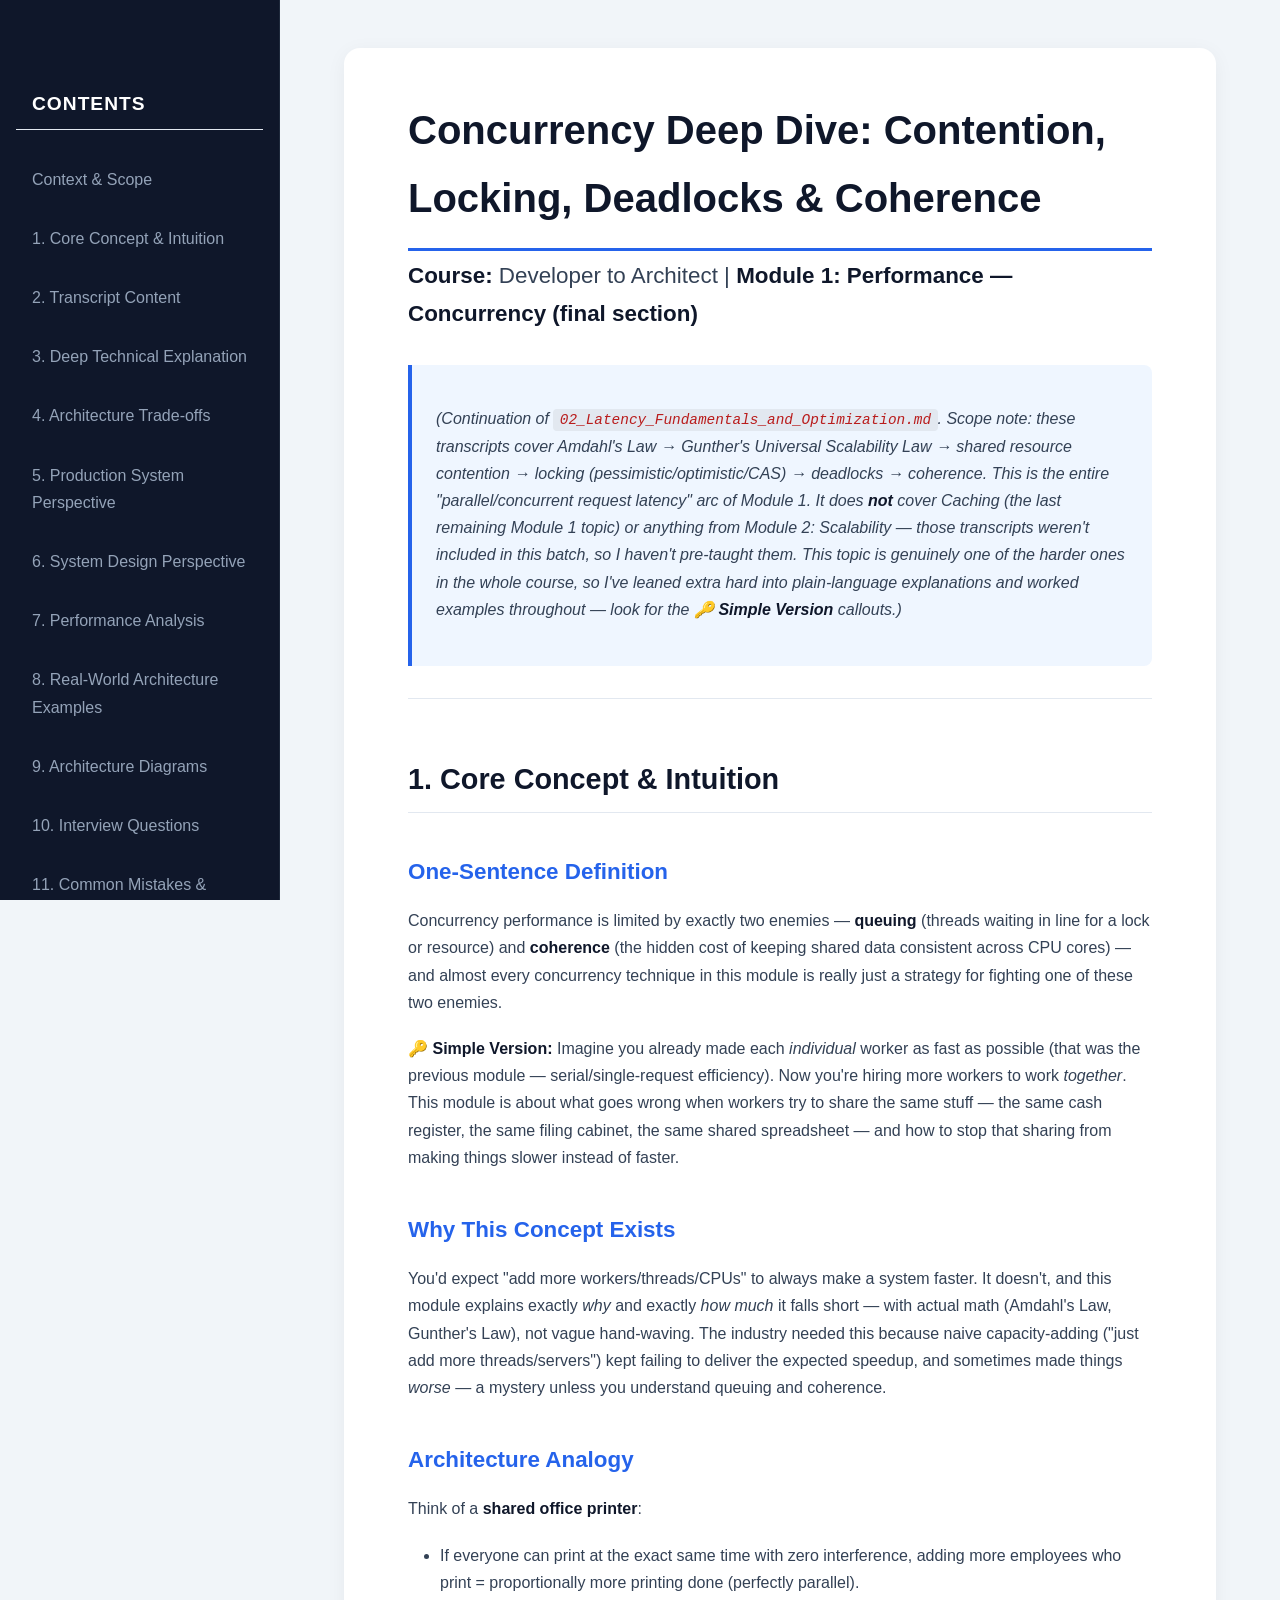
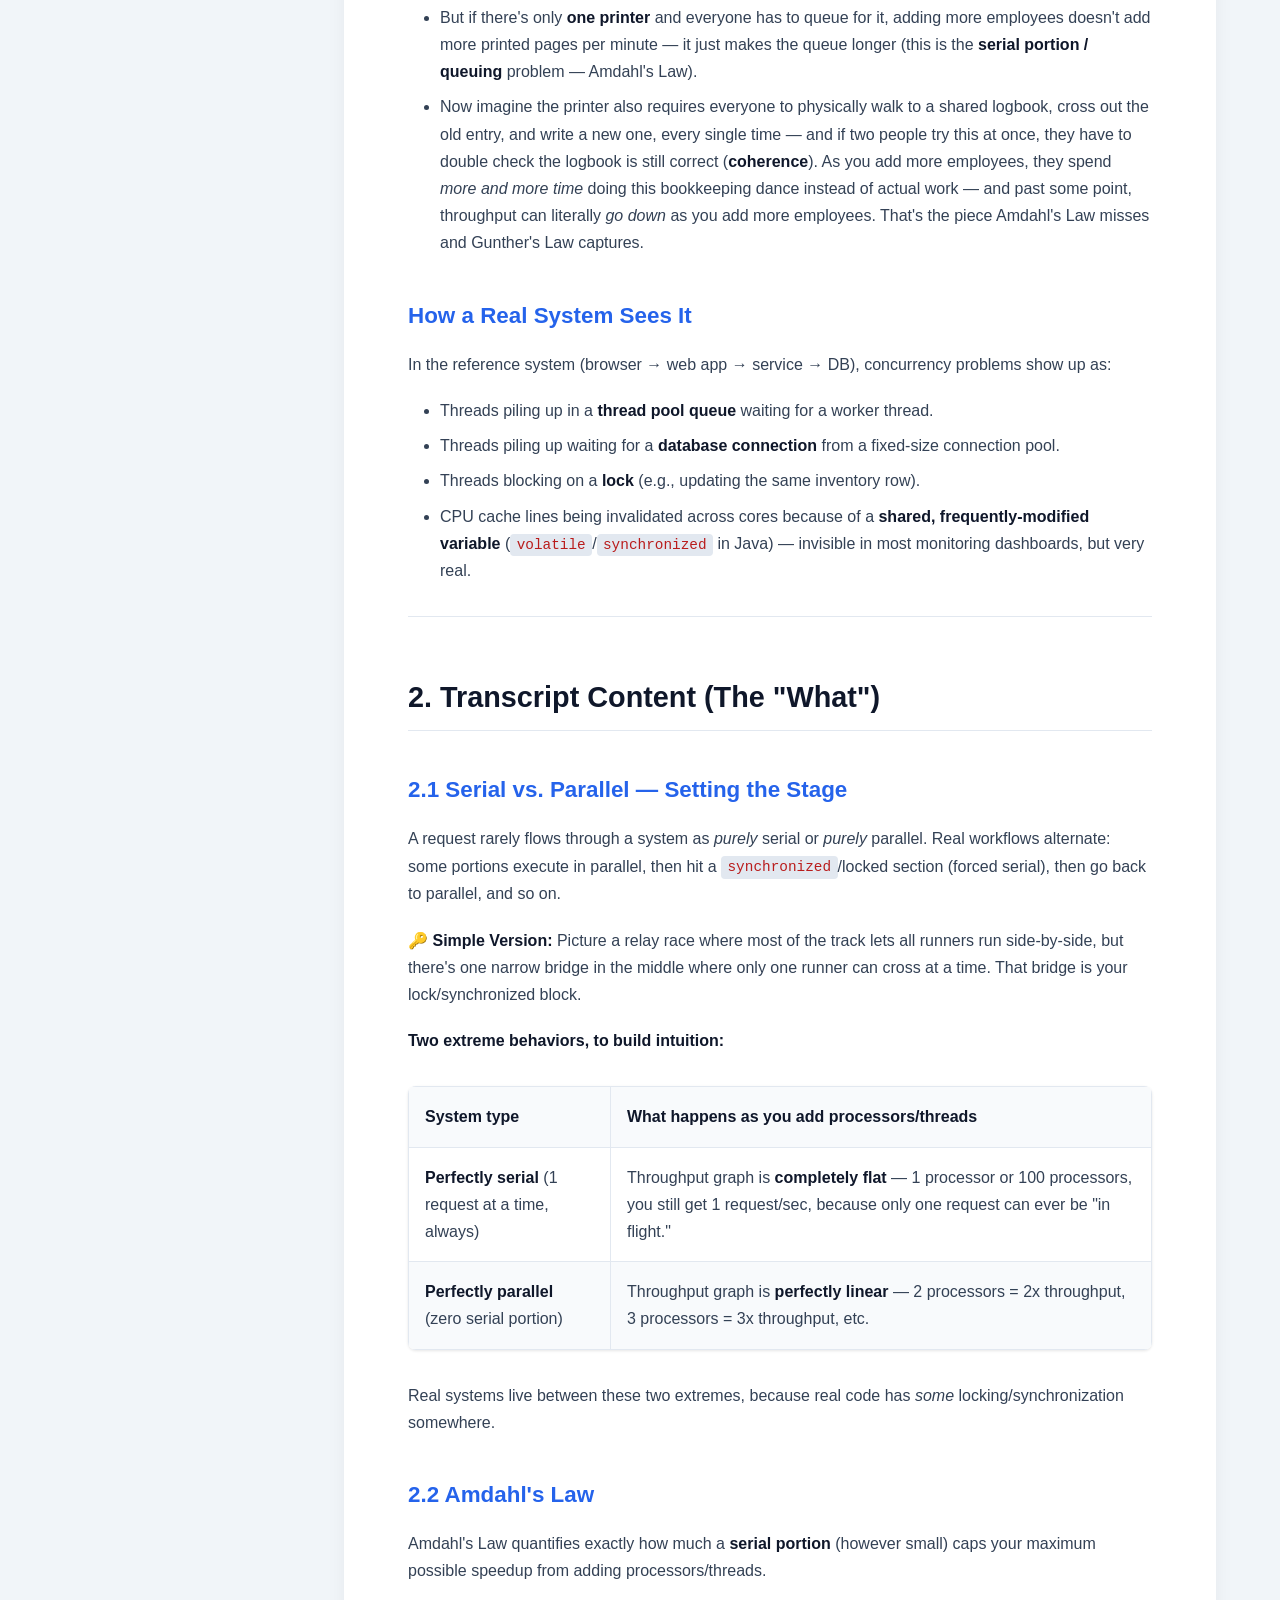
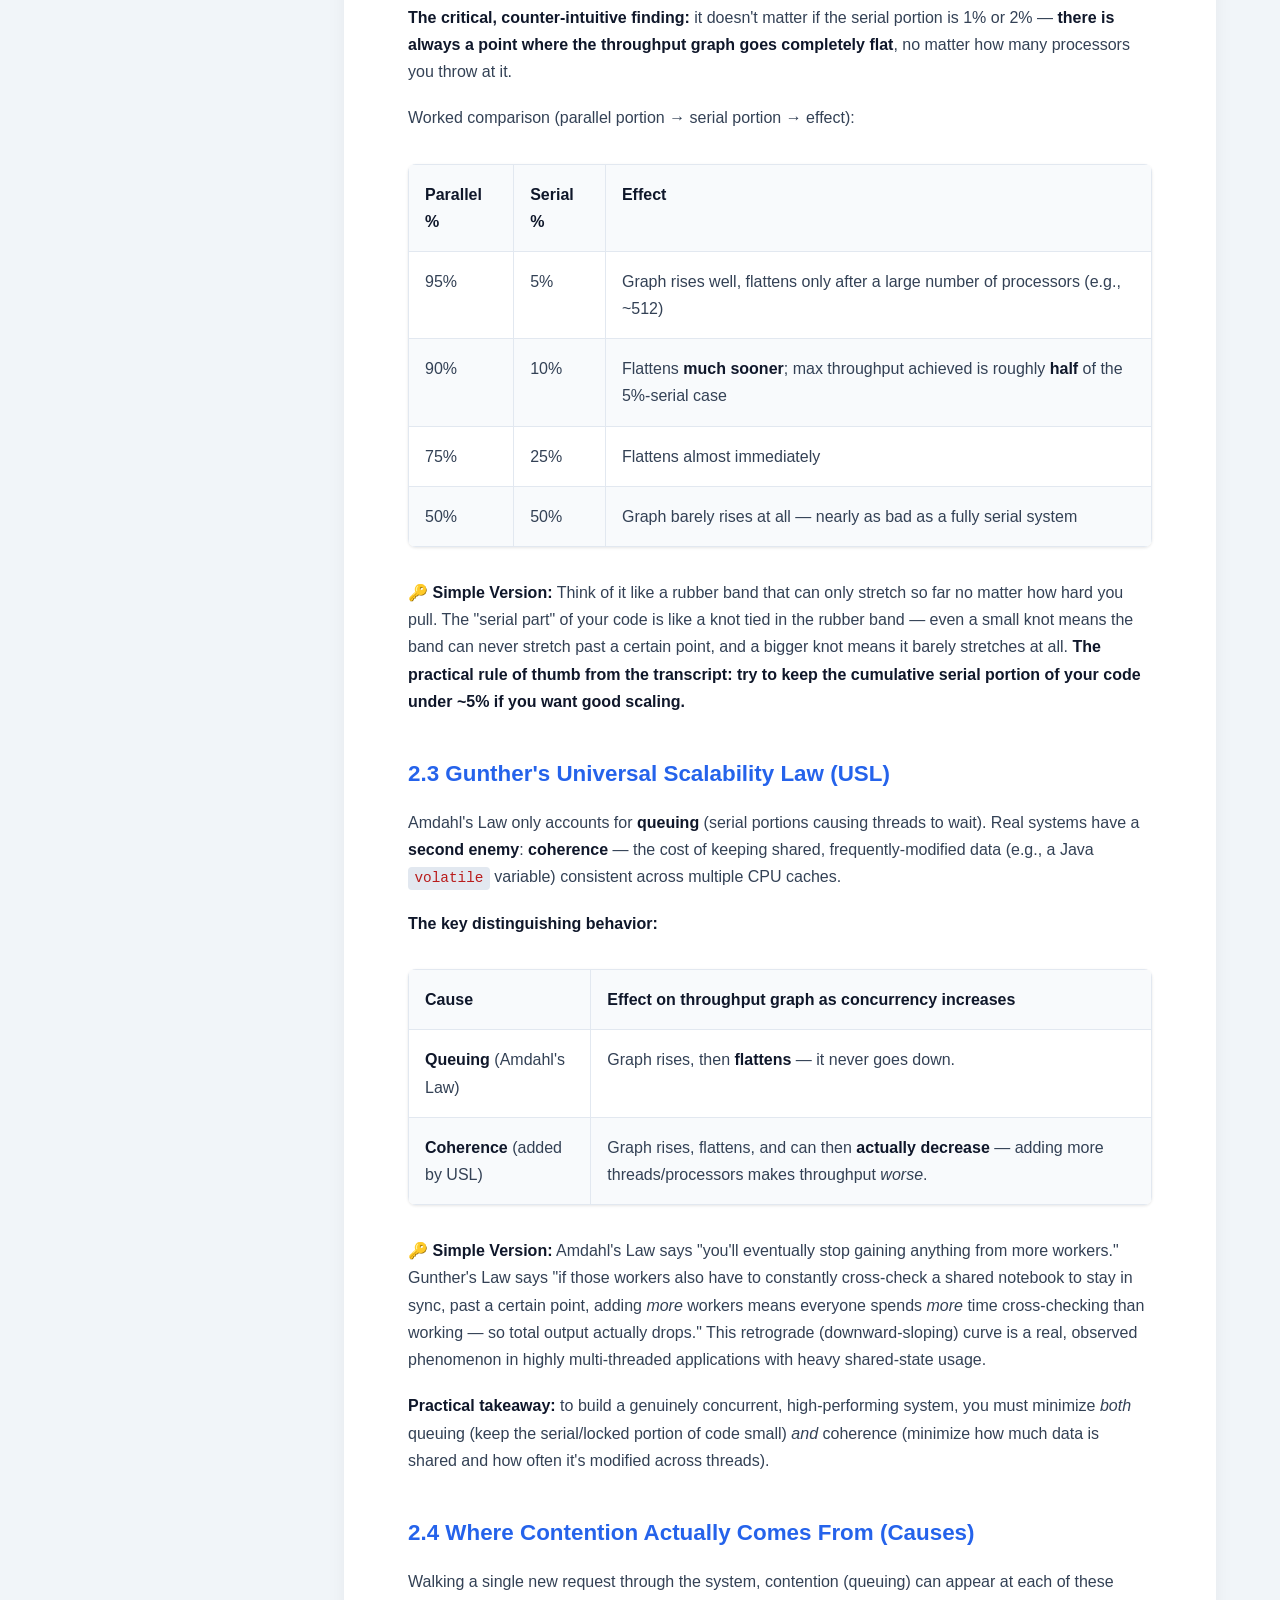
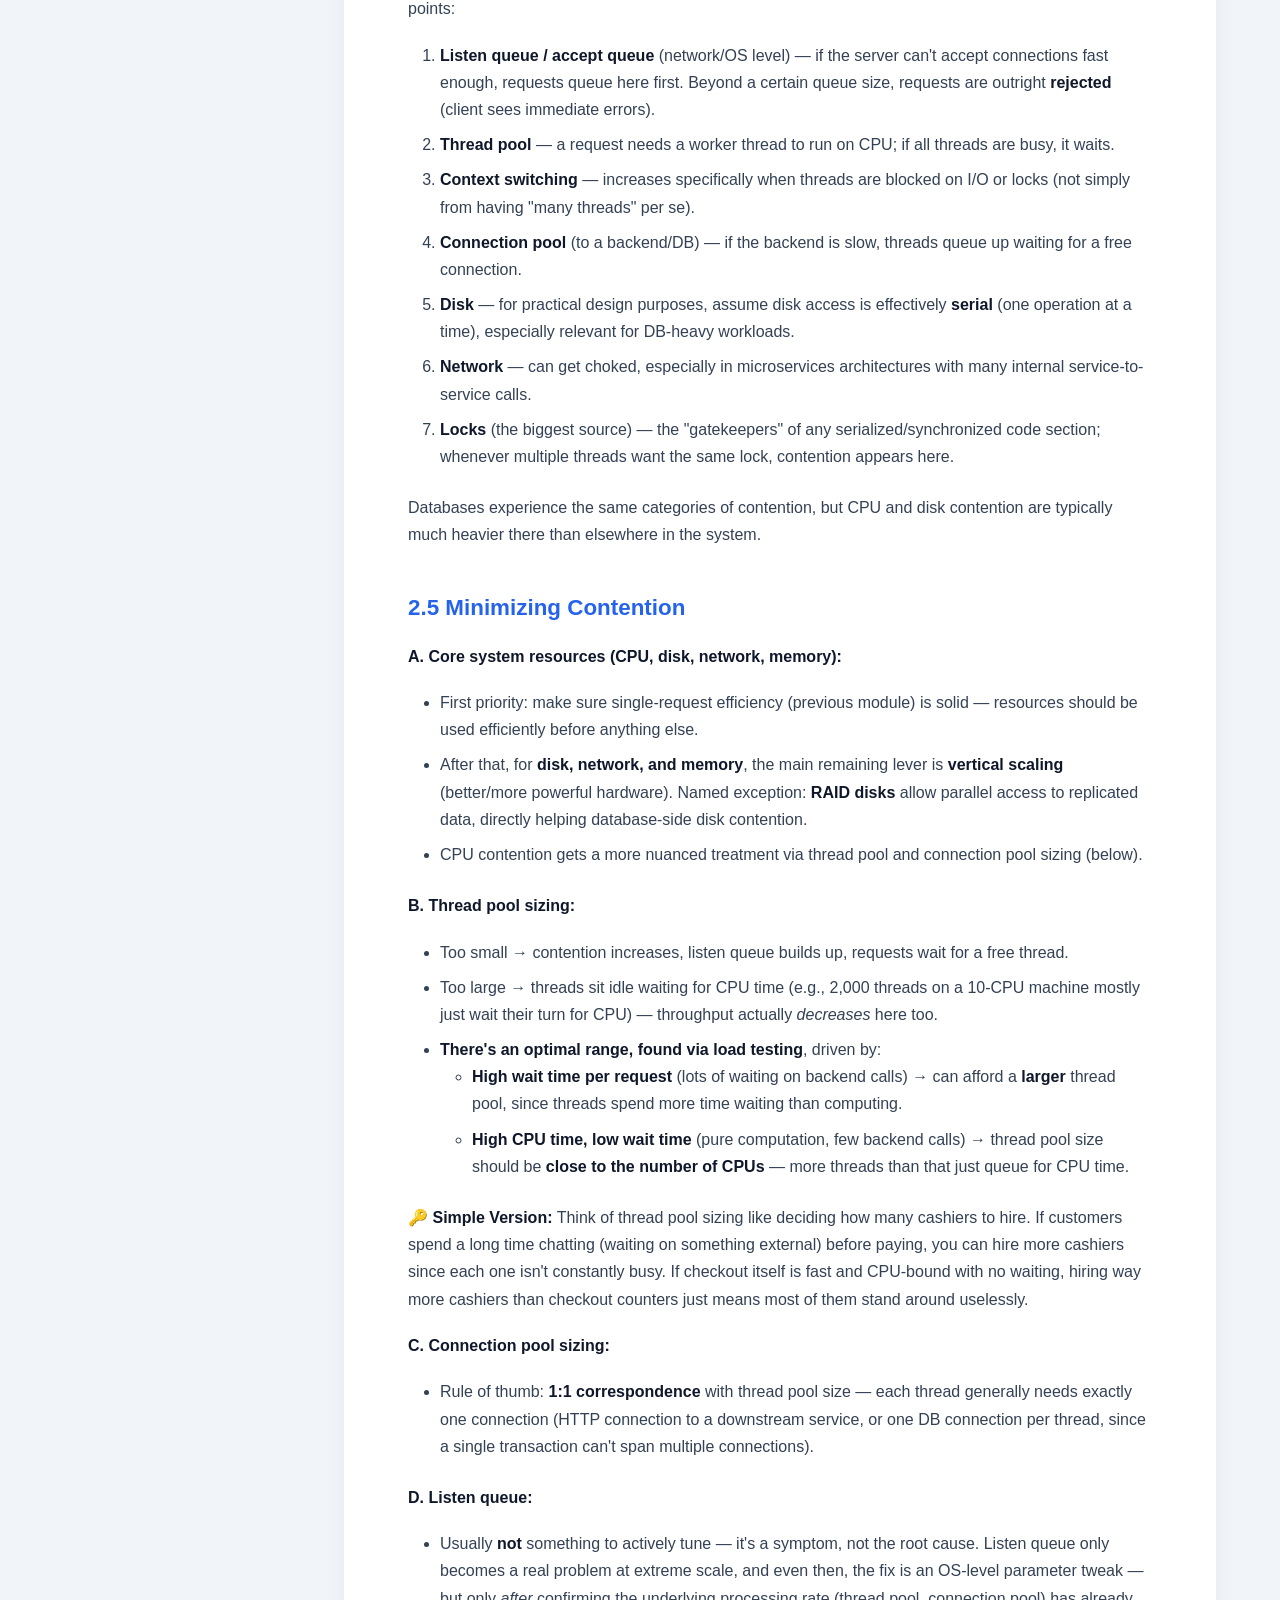
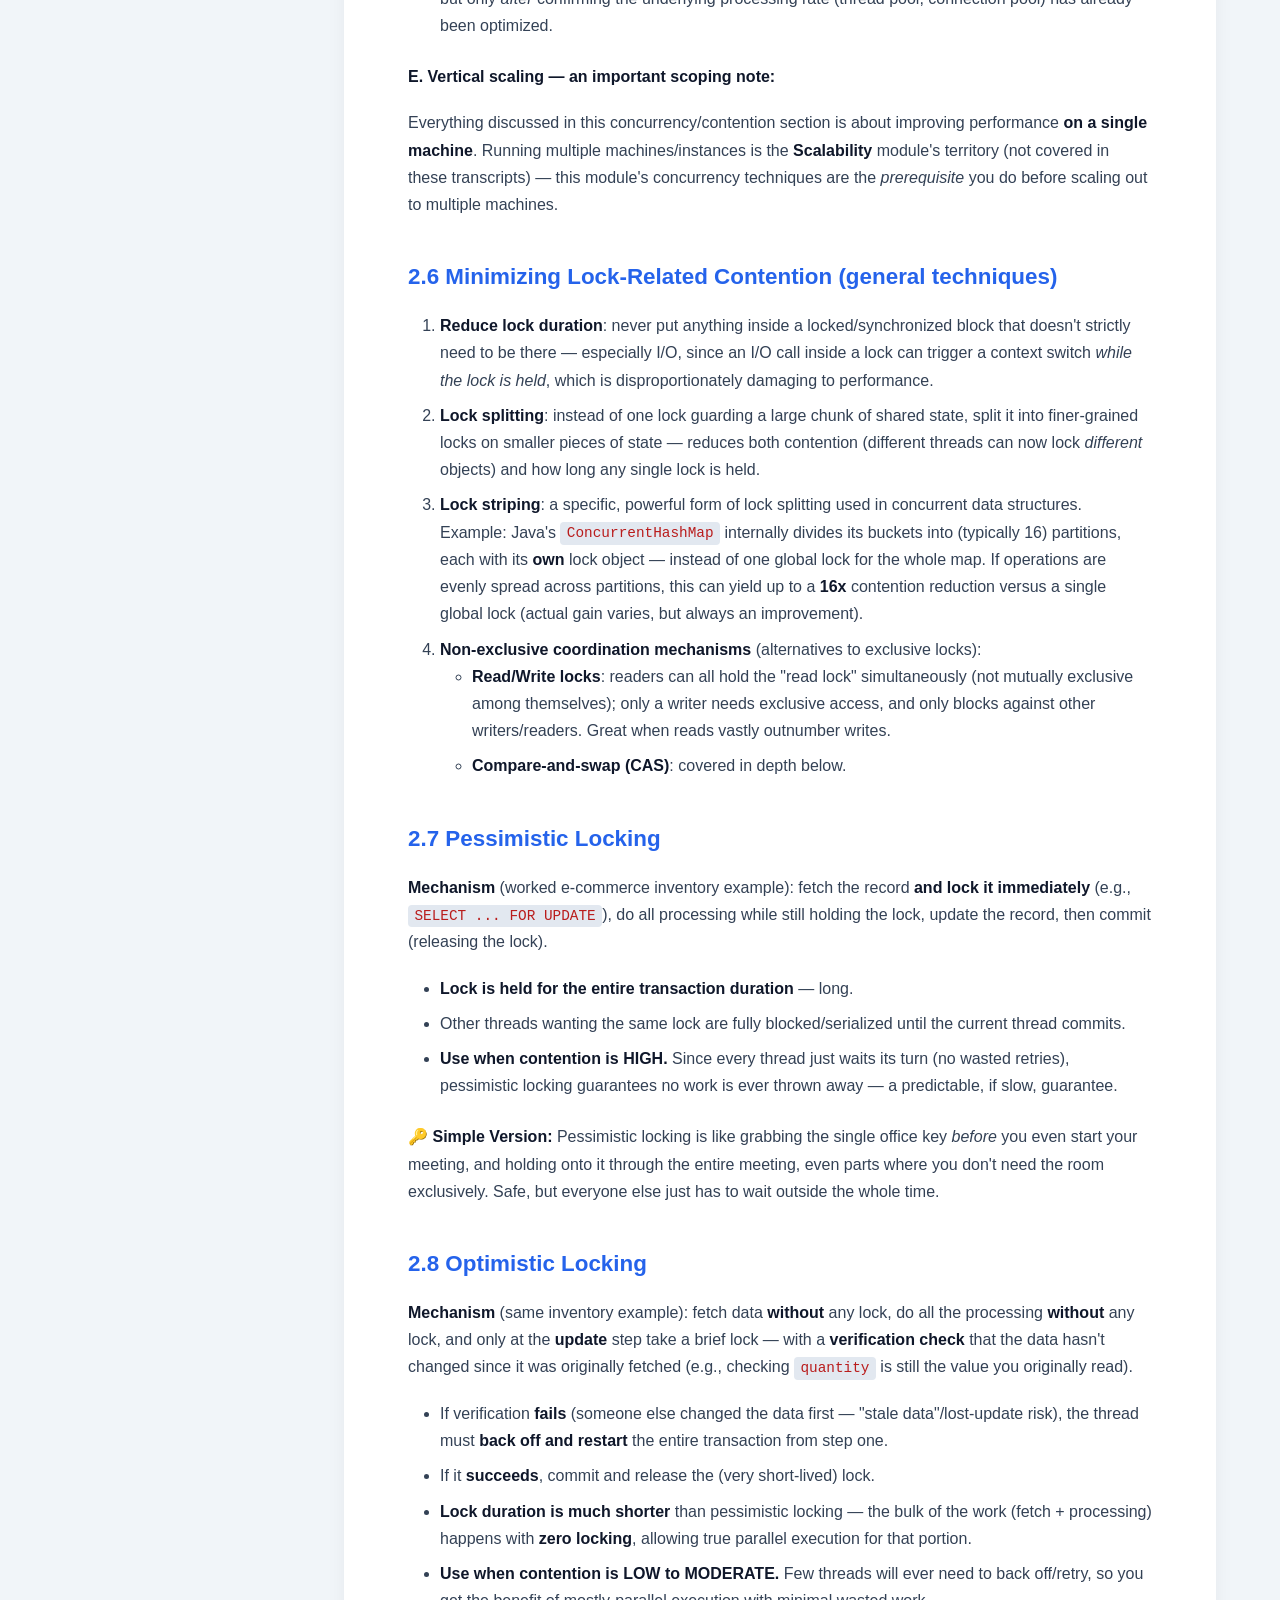
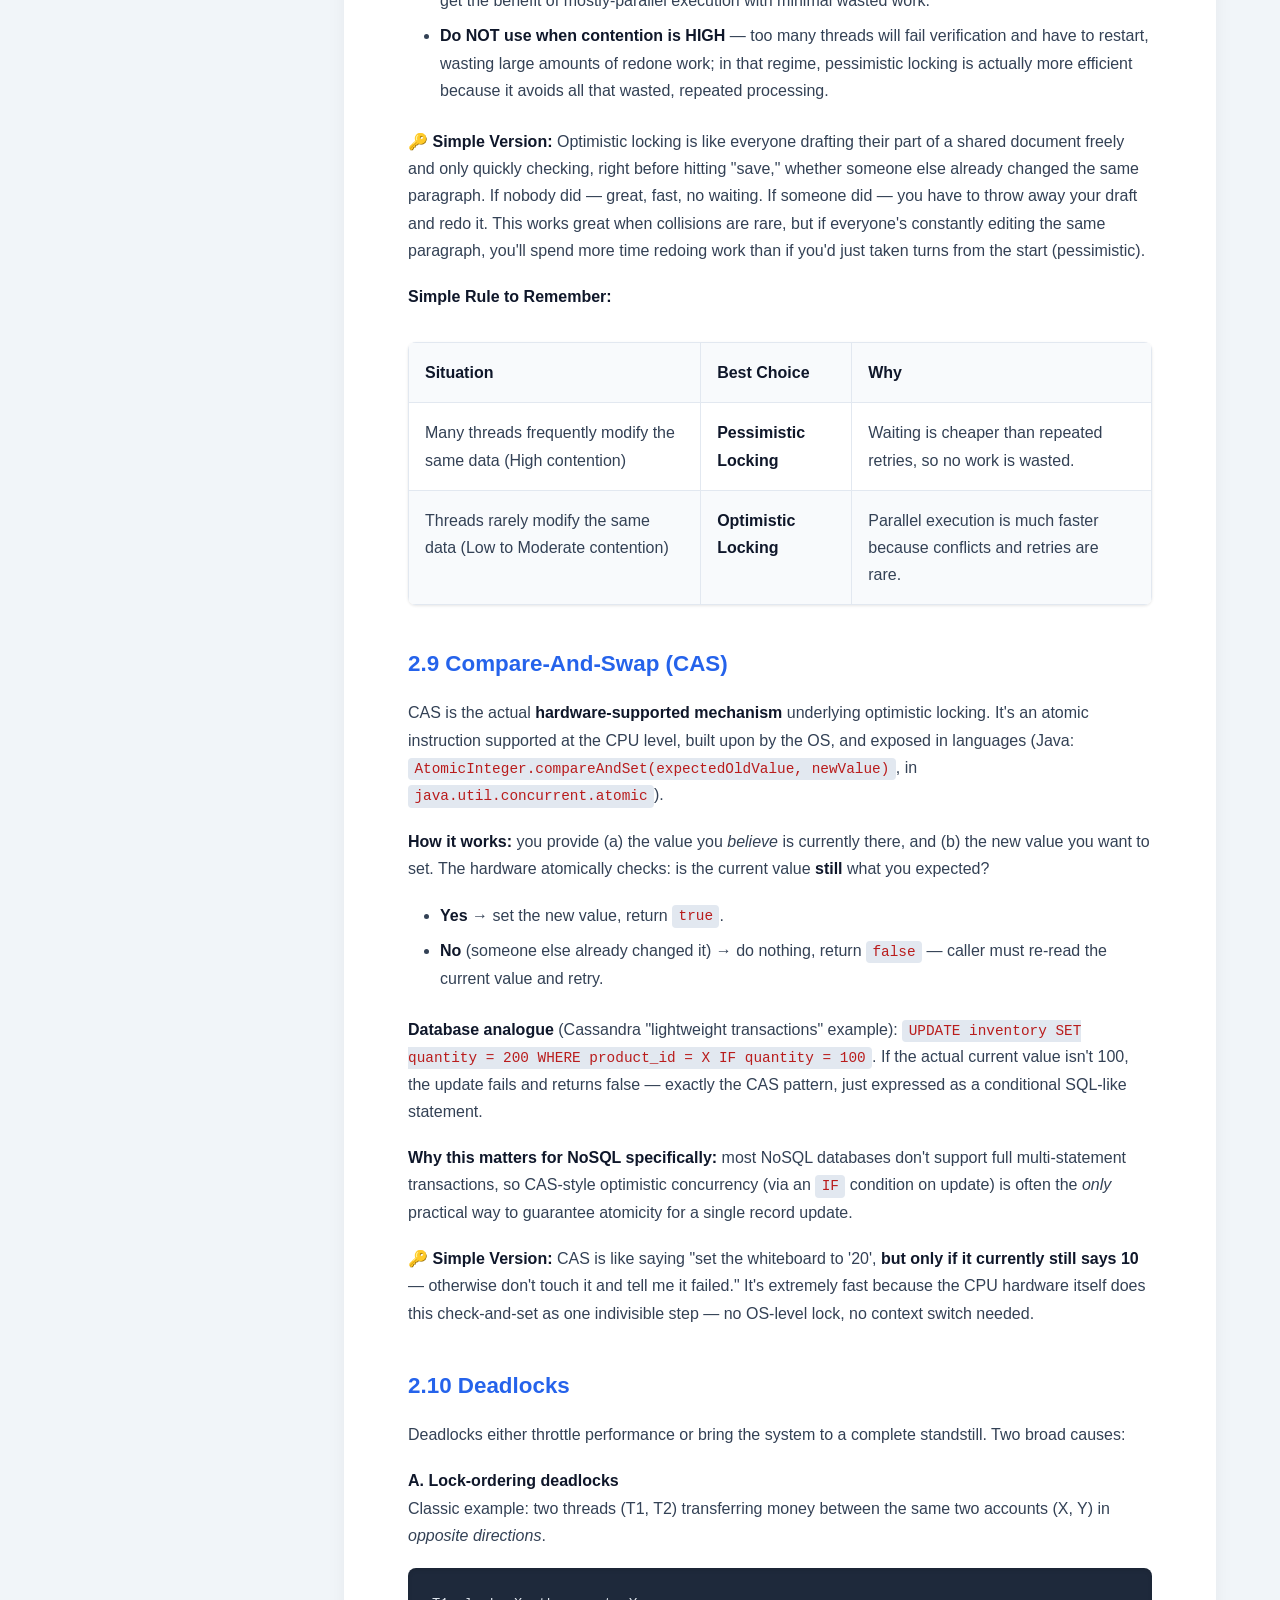
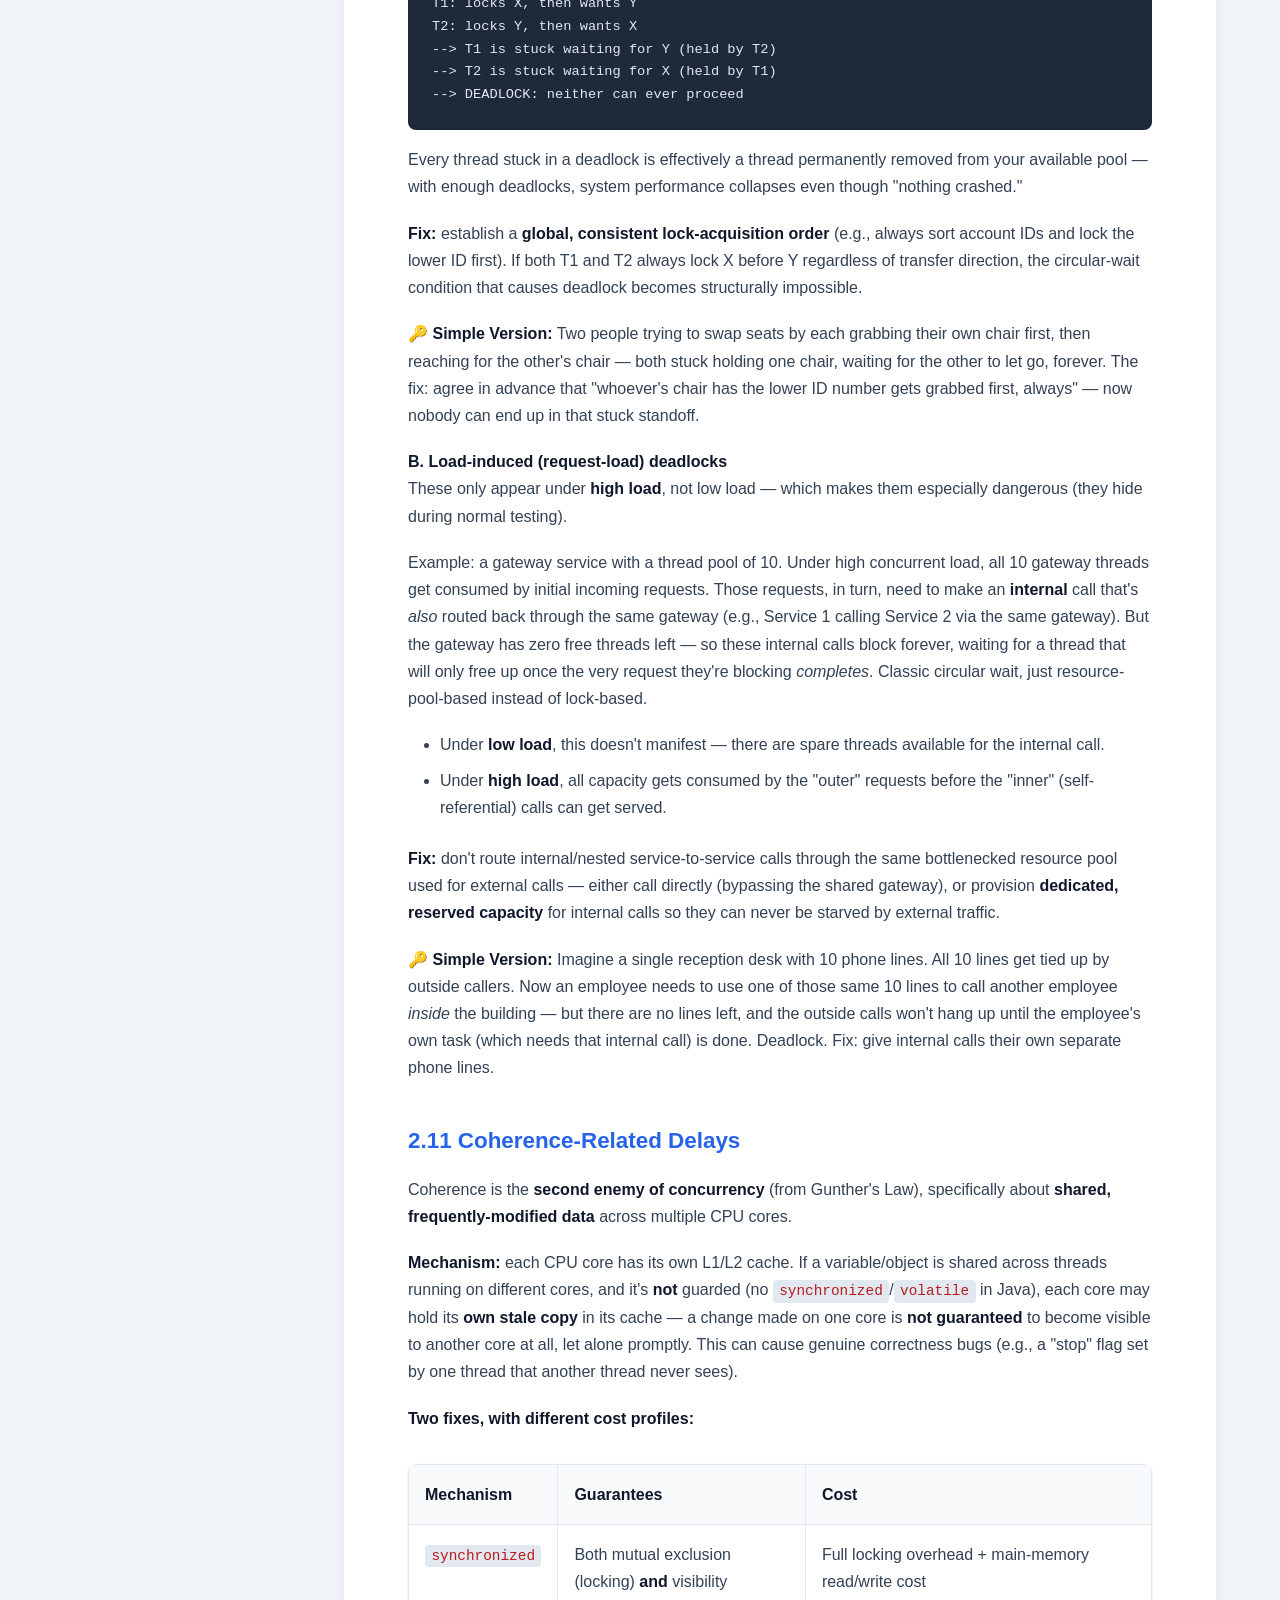
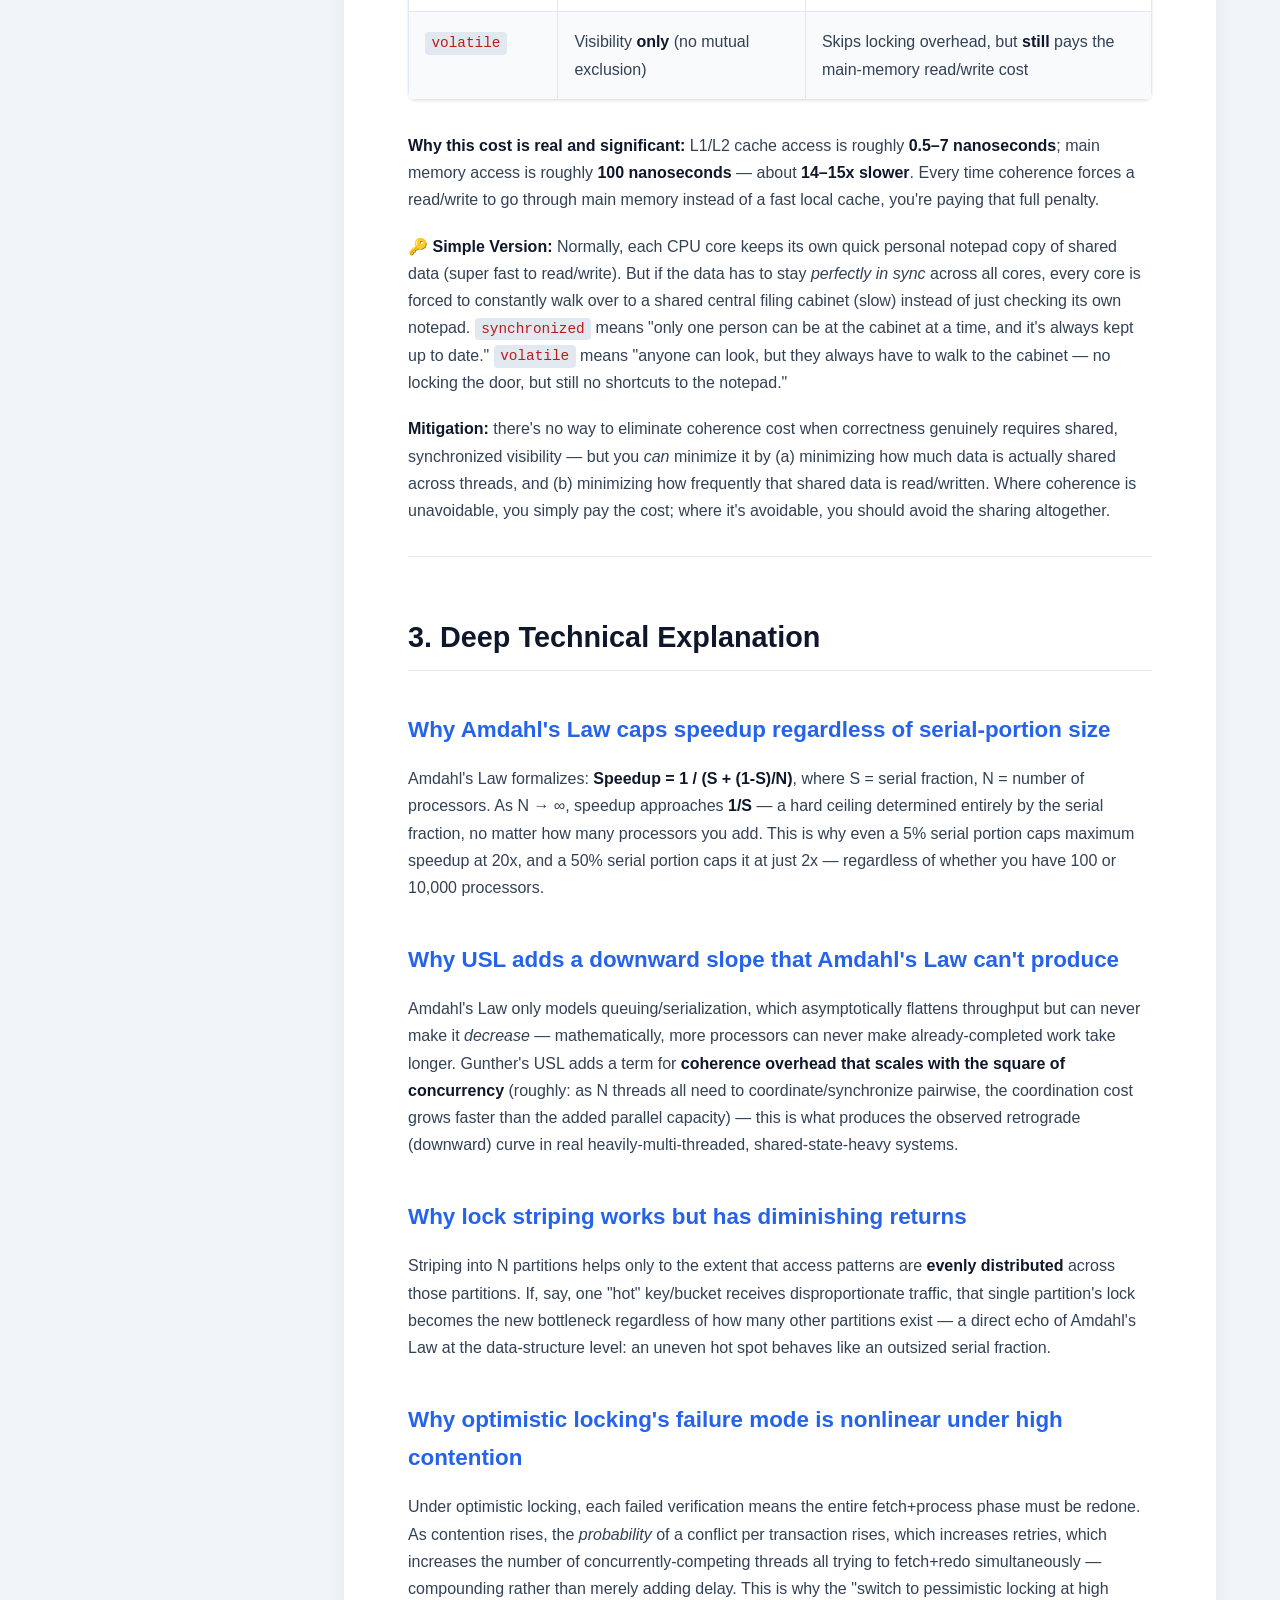
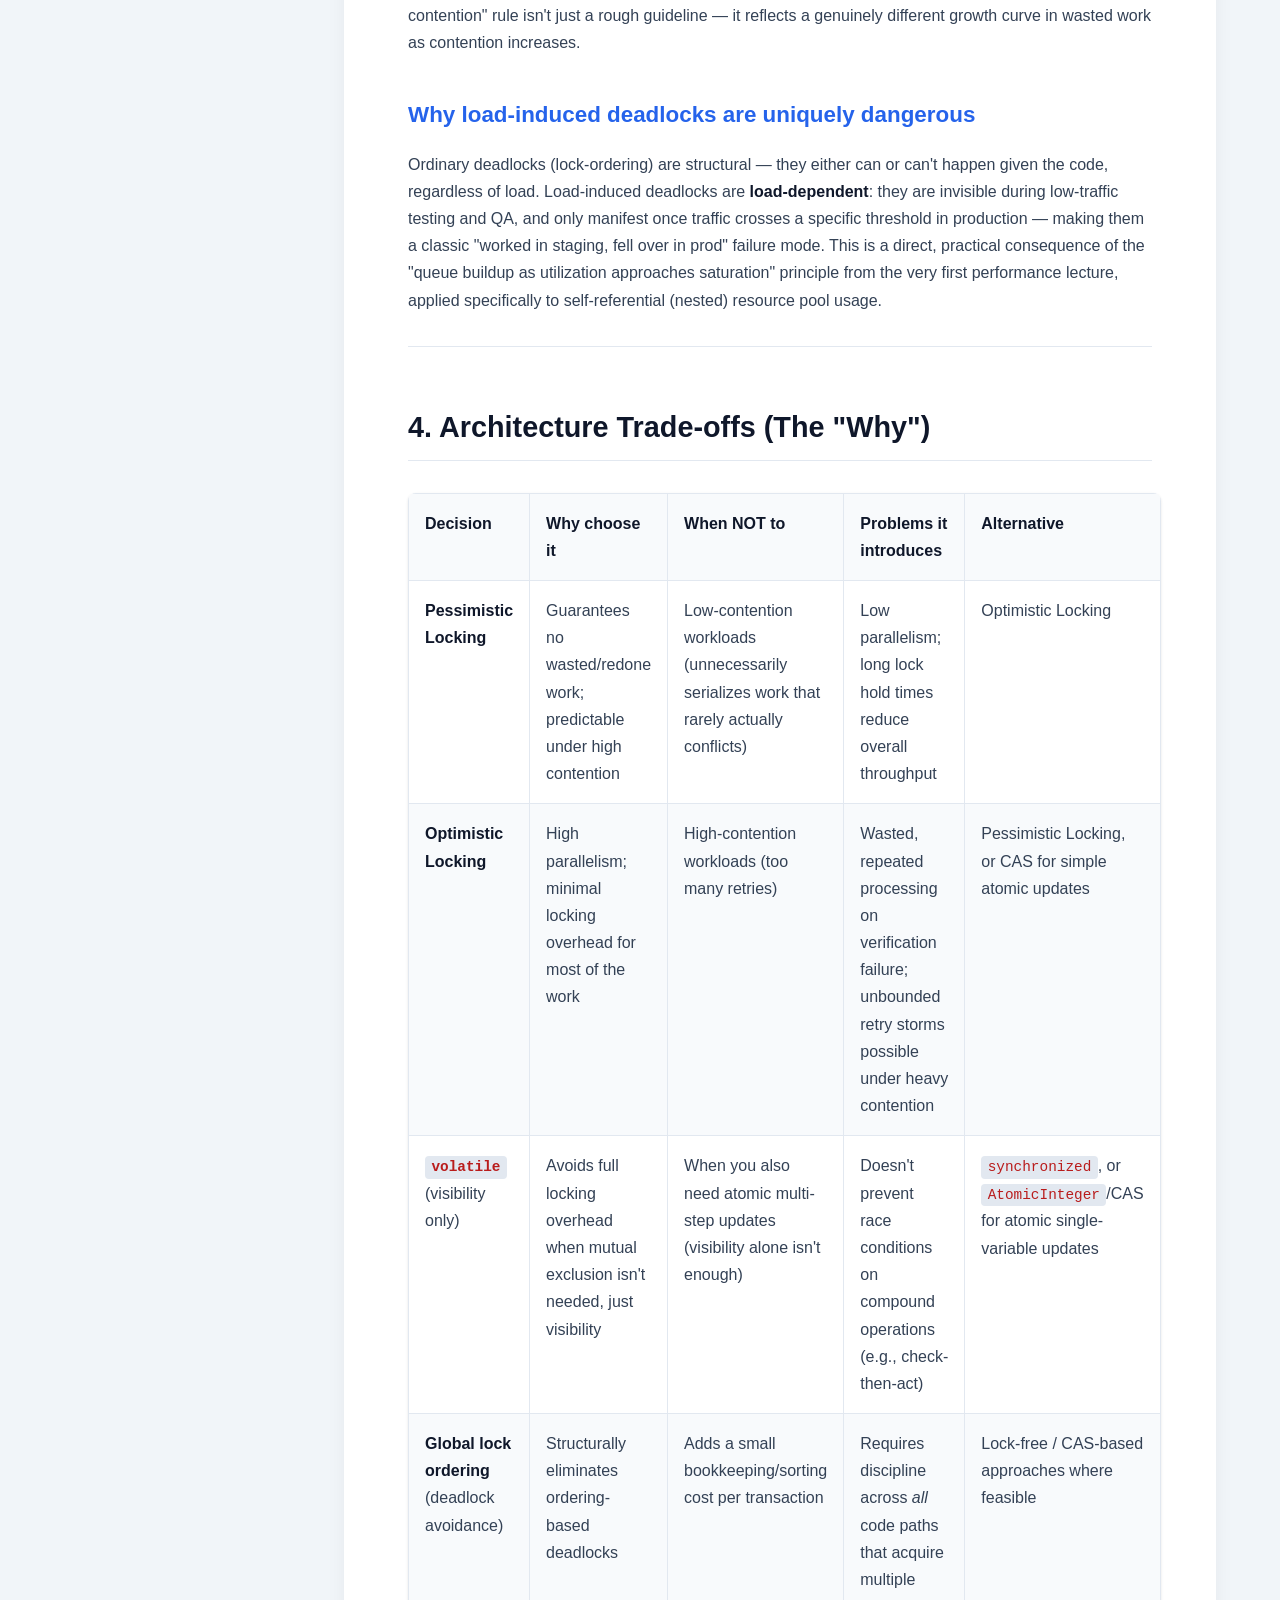
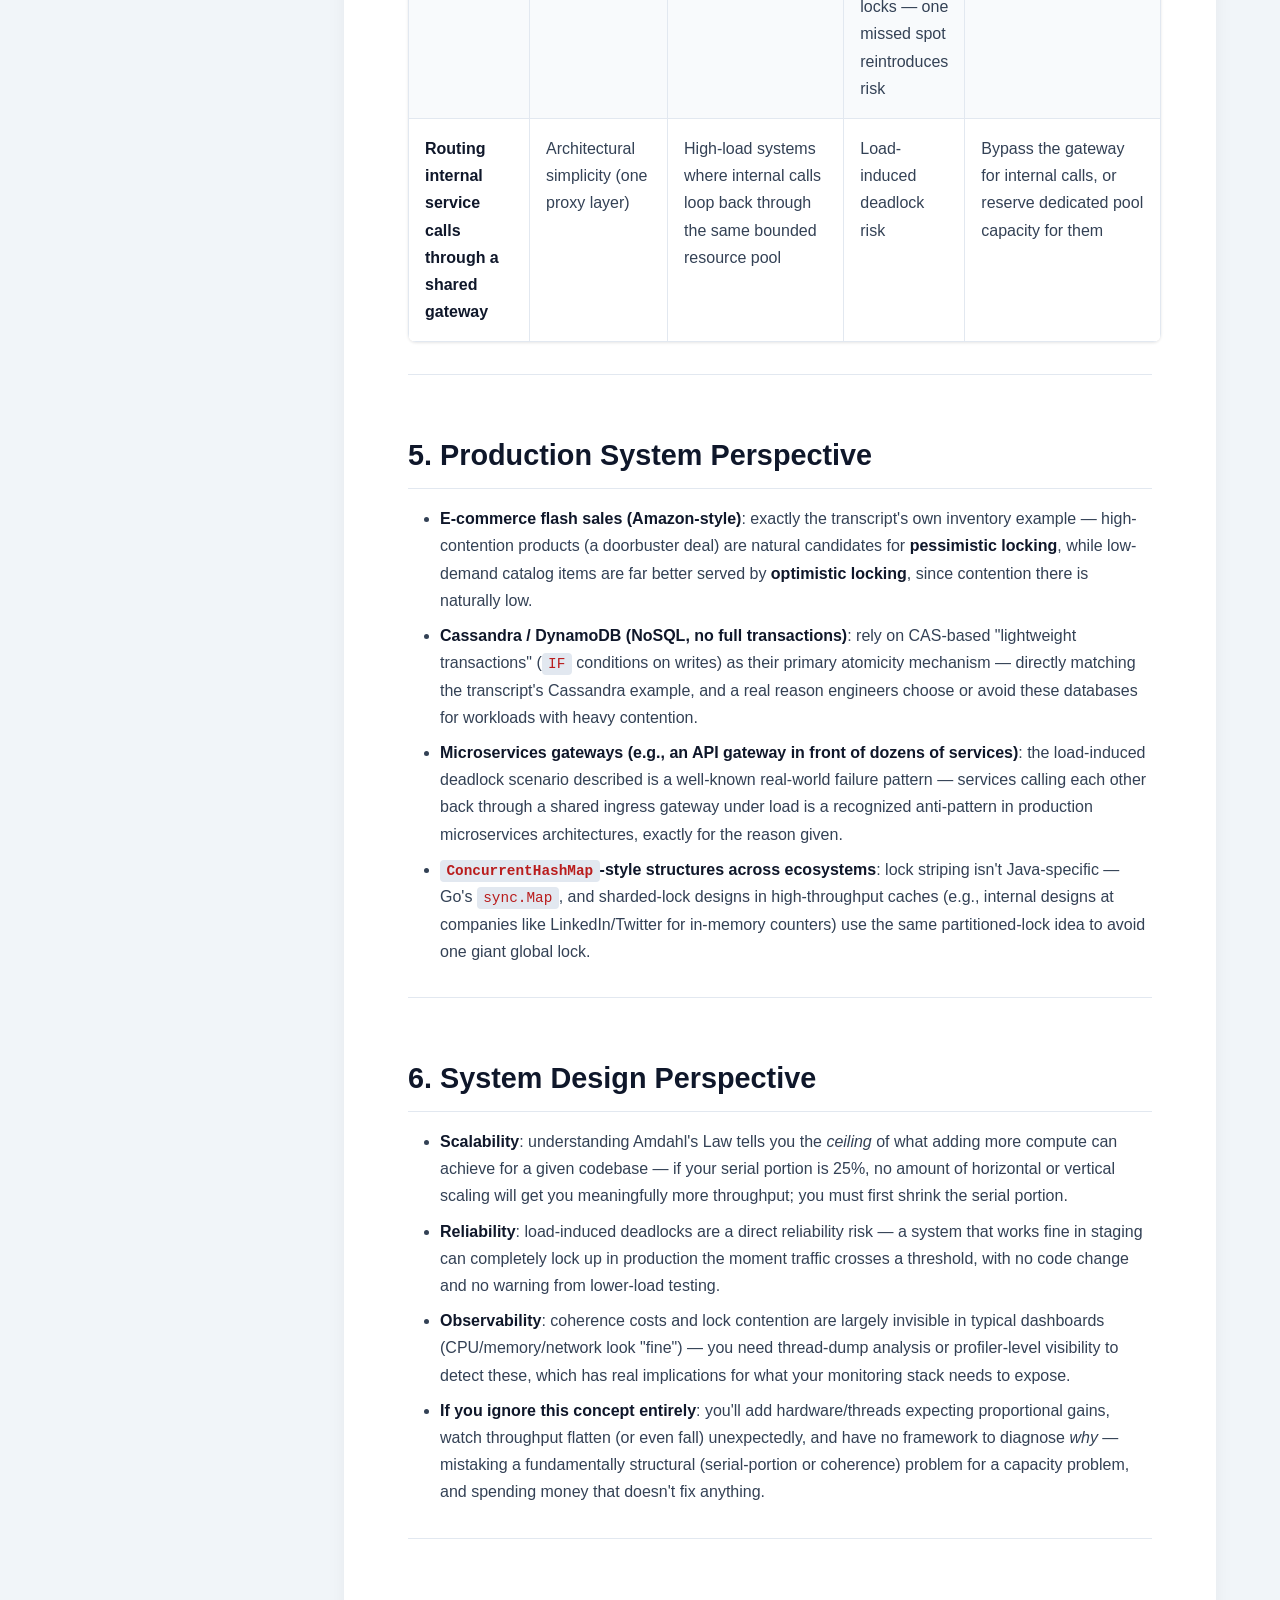
==== commit 3eeef696: "Update Concurrency_Deep_Dive:_Contention,_Locking,_Deadlocks_&_Coherence.html" ====
--- a/Performance/Concurrency_Deep_Dive:_Contention,_Locking,_Deadlocks_&_Coherence.html
+++ b/Performance/Concurrency_Deep_Dive:_Contention,_Locking,_Deadlocks_&_Coherence.html
@@ -495,9 +495,29 @@
 
             <p>🔑 <strong>Simple Version:</strong> Optimistic locking is like everyone drafting their part of a shared document freely and only quickly checking, right before hitting "save," whether someone else already changed the same paragraph. If nobody did — great, fast, no waiting. If someone did — you have to throw away your draft and redo it. This works great when collisions are rare, but if everyone's constantly editing the same paragraph, you'll spend more time redoing work than if you'd just taken turns from the start (pessimistic).</p>
 
-            <p><strong>Decision rule (memorize this):</strong></p>
-<pre><code>High contention        -&gt; Pessimistic Locking (guaranteed no wasted work, but low parallelism)
-Low-to-moderate contention -&gt; Optimistic Locking (high parallelism, occasional wasted retries)</code></pre>
+            <p><strong>Simple Rule to Remember:</strong></p>
+
+<table>
+  <thead>
+    <tr>
+      <th>Situation</th>
+      <th>Best Choice</th>
+      <th>Why</th>
+    </tr>
+  </thead>
+  <tbody>
+    <tr>
+      <td>Many threads frequently modify the same data (High contention)</td>
+      <td><strong>Pessimistic Locking</strong></td>
+      <td>Waiting is cheaper than repeated retries, so no work is wasted.</td>
+    </tr>
+    <tr>
+      <td>Threads rarely modify the same data (Low to Moderate contention)</td>
+      <td><strong>Optimistic Locking</strong></td>
+      <td>Parallel execution is much faster because conflicts and retries are rare.</td>
+    </tr>
+  </tbody>
+</table>
 
             <h3>2.9 Compare-And-Swap (CAS)</h3>
             <p>CAS is the actual <strong>hardware-supported mechanism</strong> underlying optimistic locking. It's an atomic instruction supported at the CPU level, built upon by the OS, and exposed in languages (Java: <code>AtomicInteger.compareAndSet(expectedOldValue, newValue)</code>, in <code>java.util.concurrent.atomic</code>).</p>
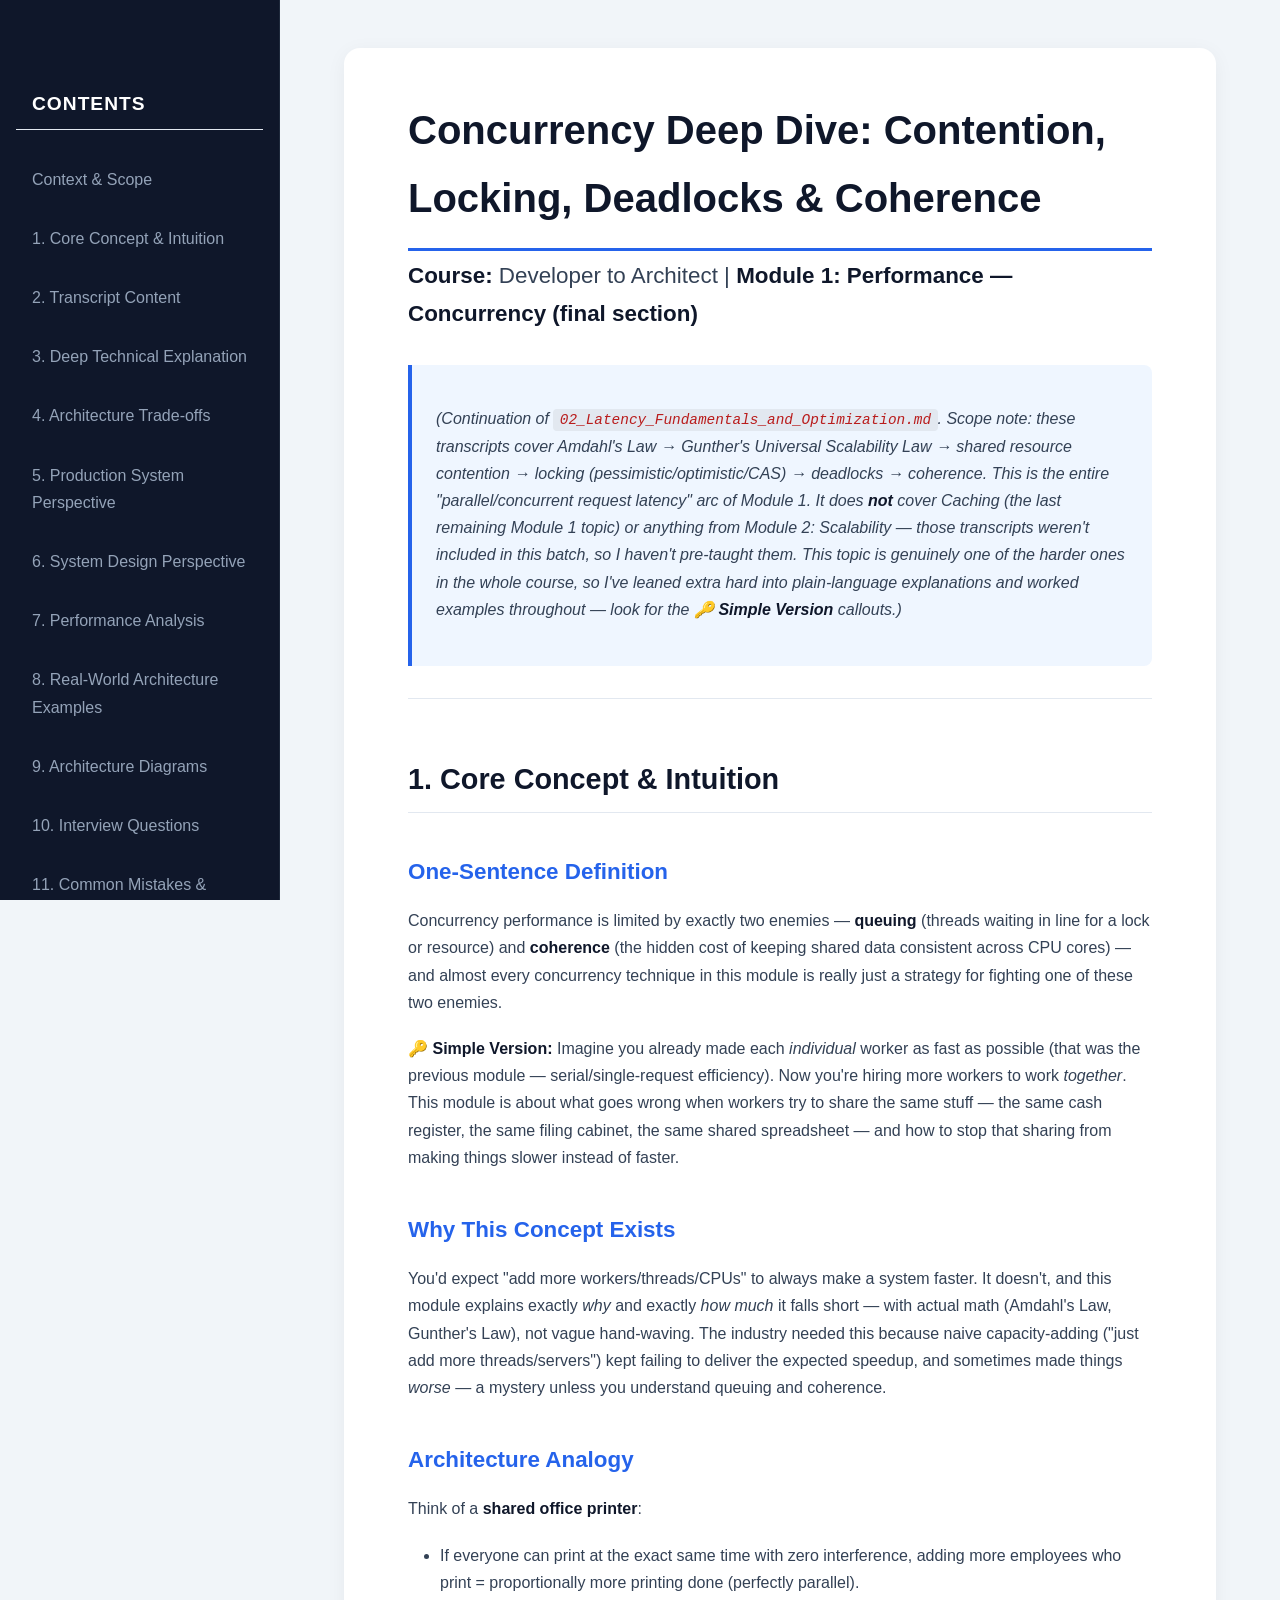
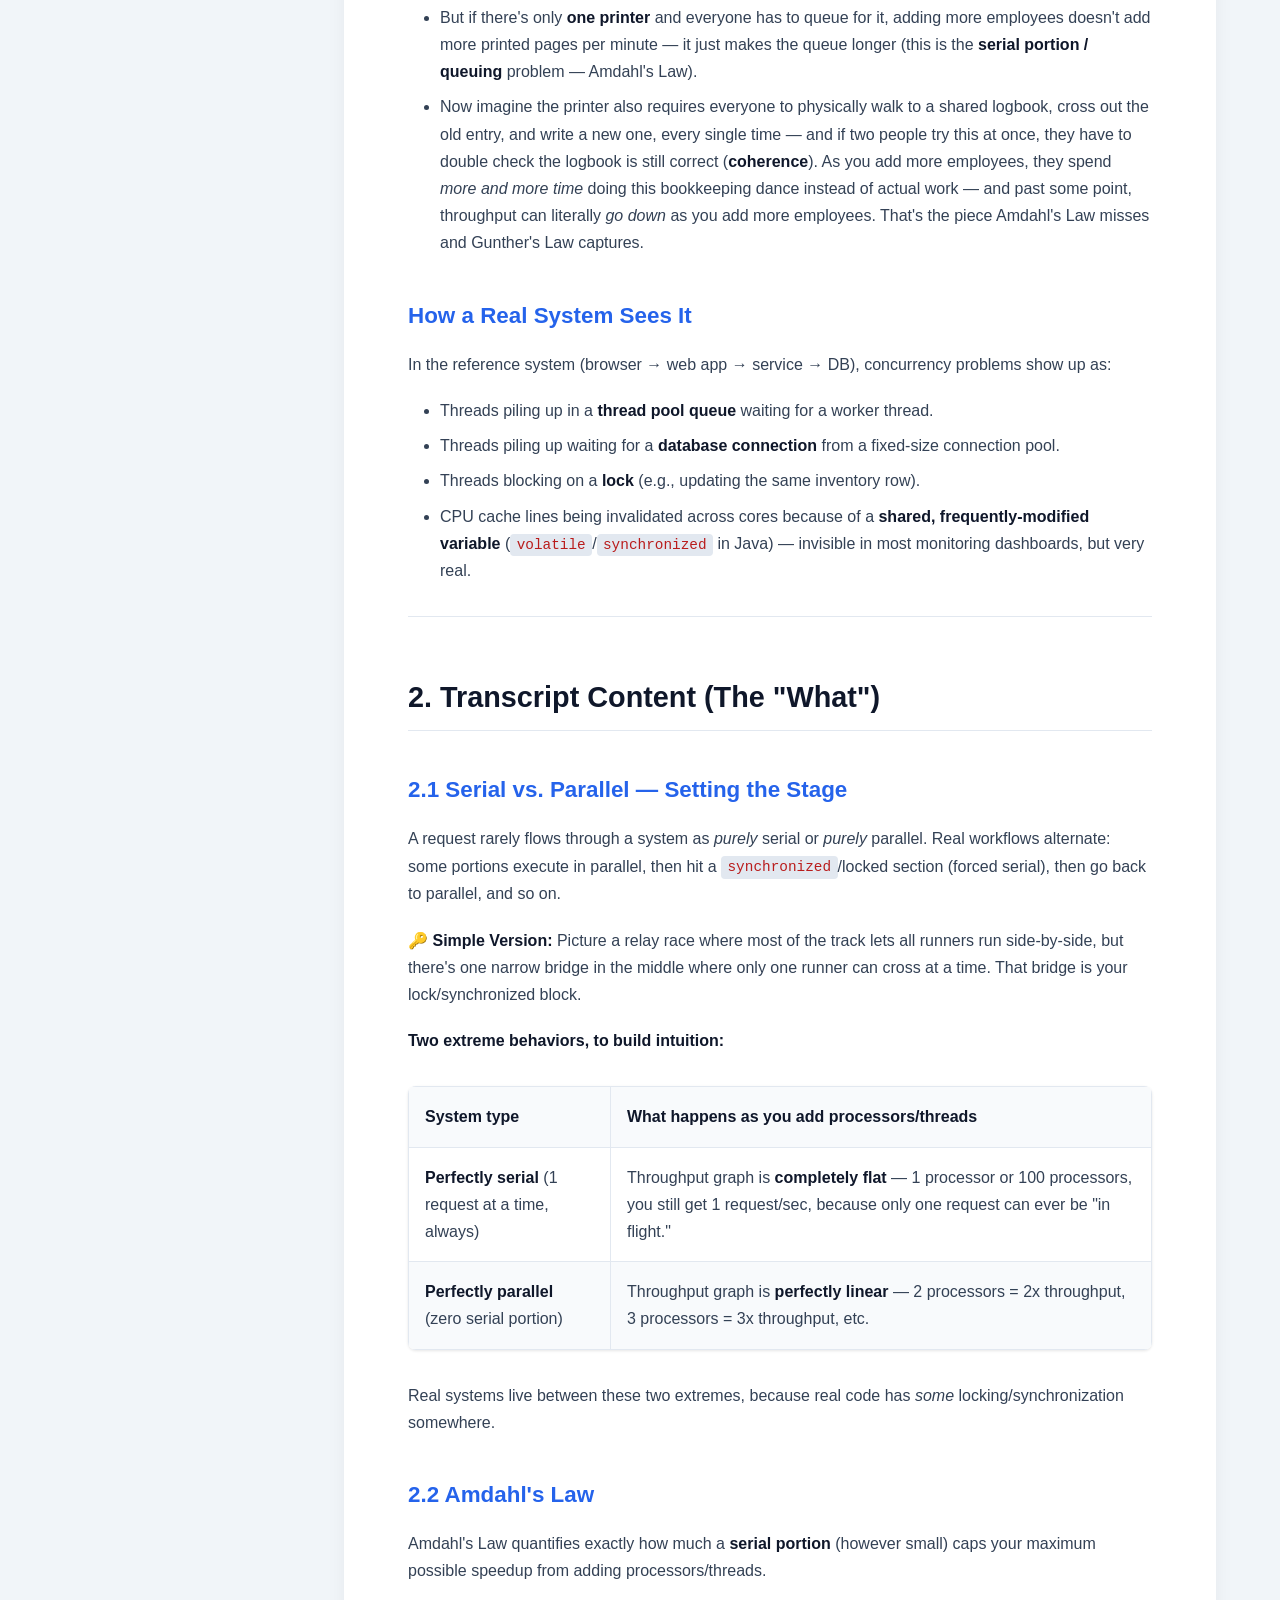
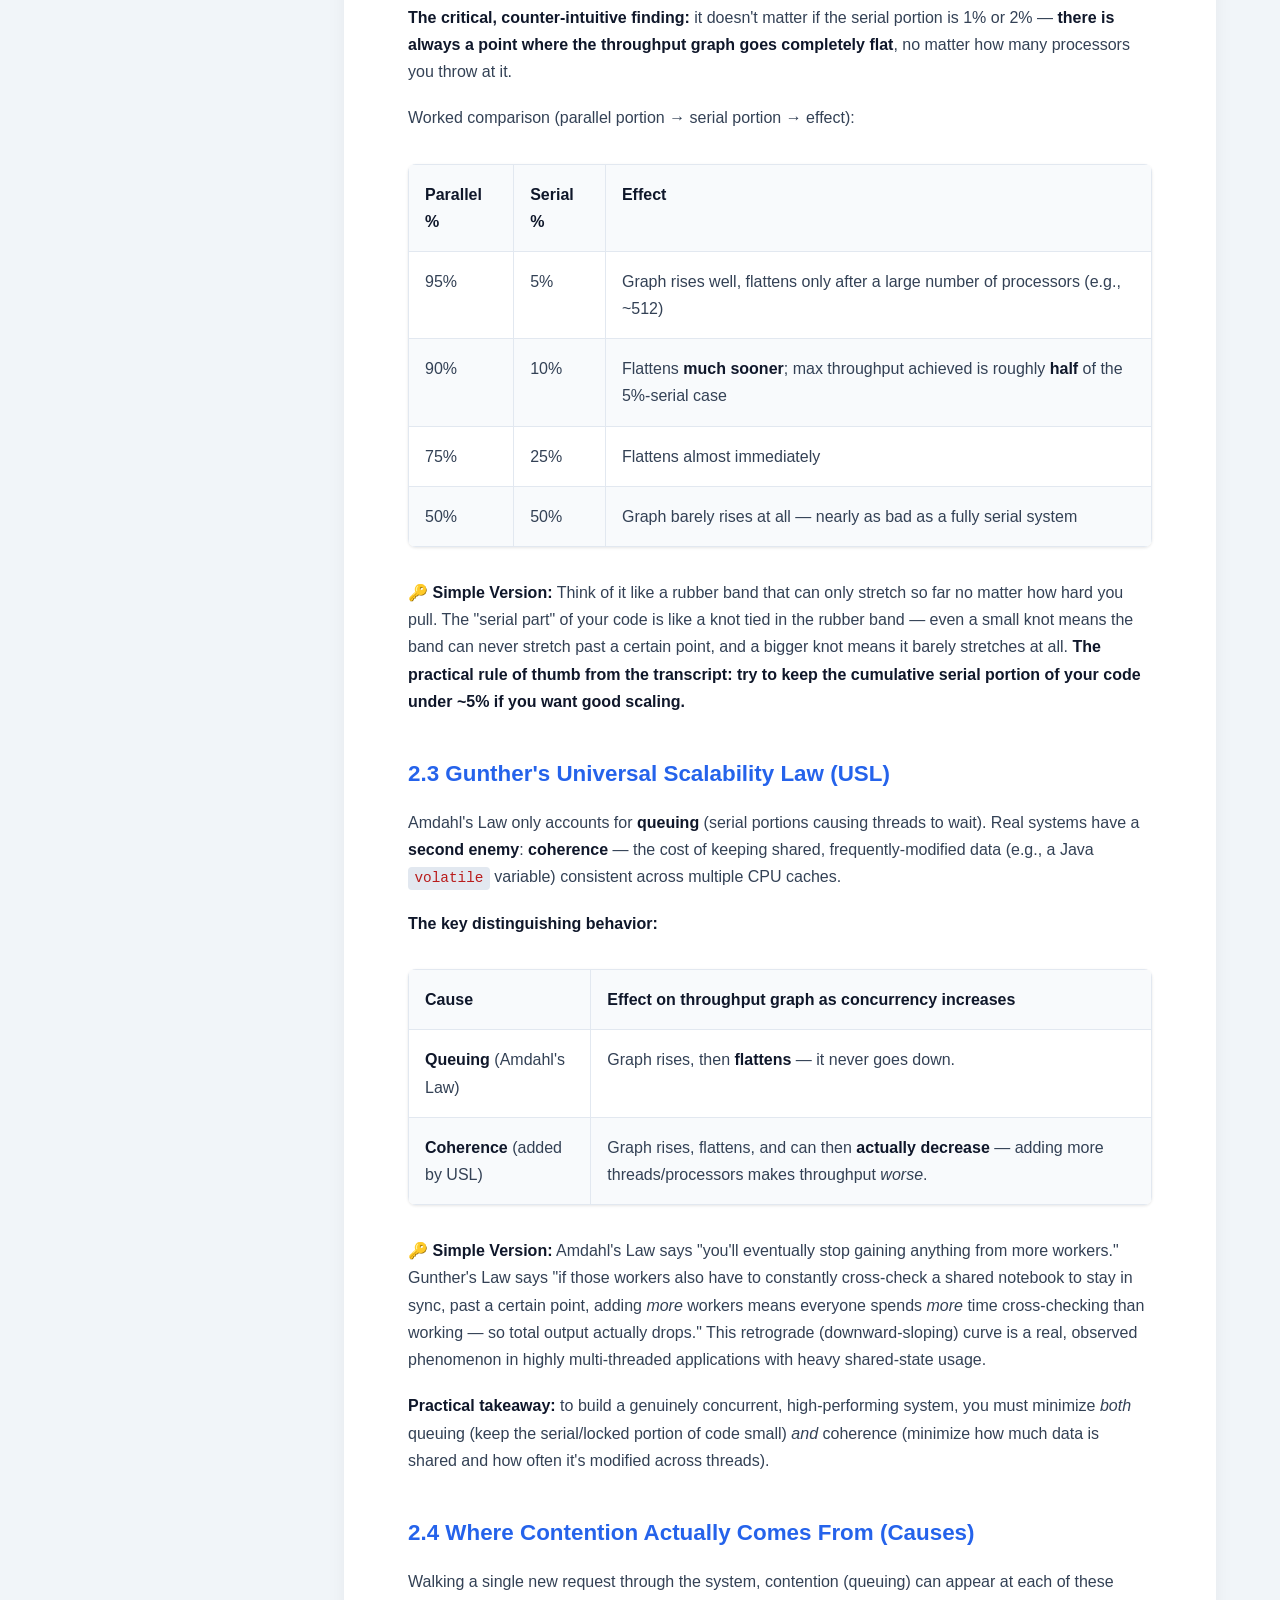
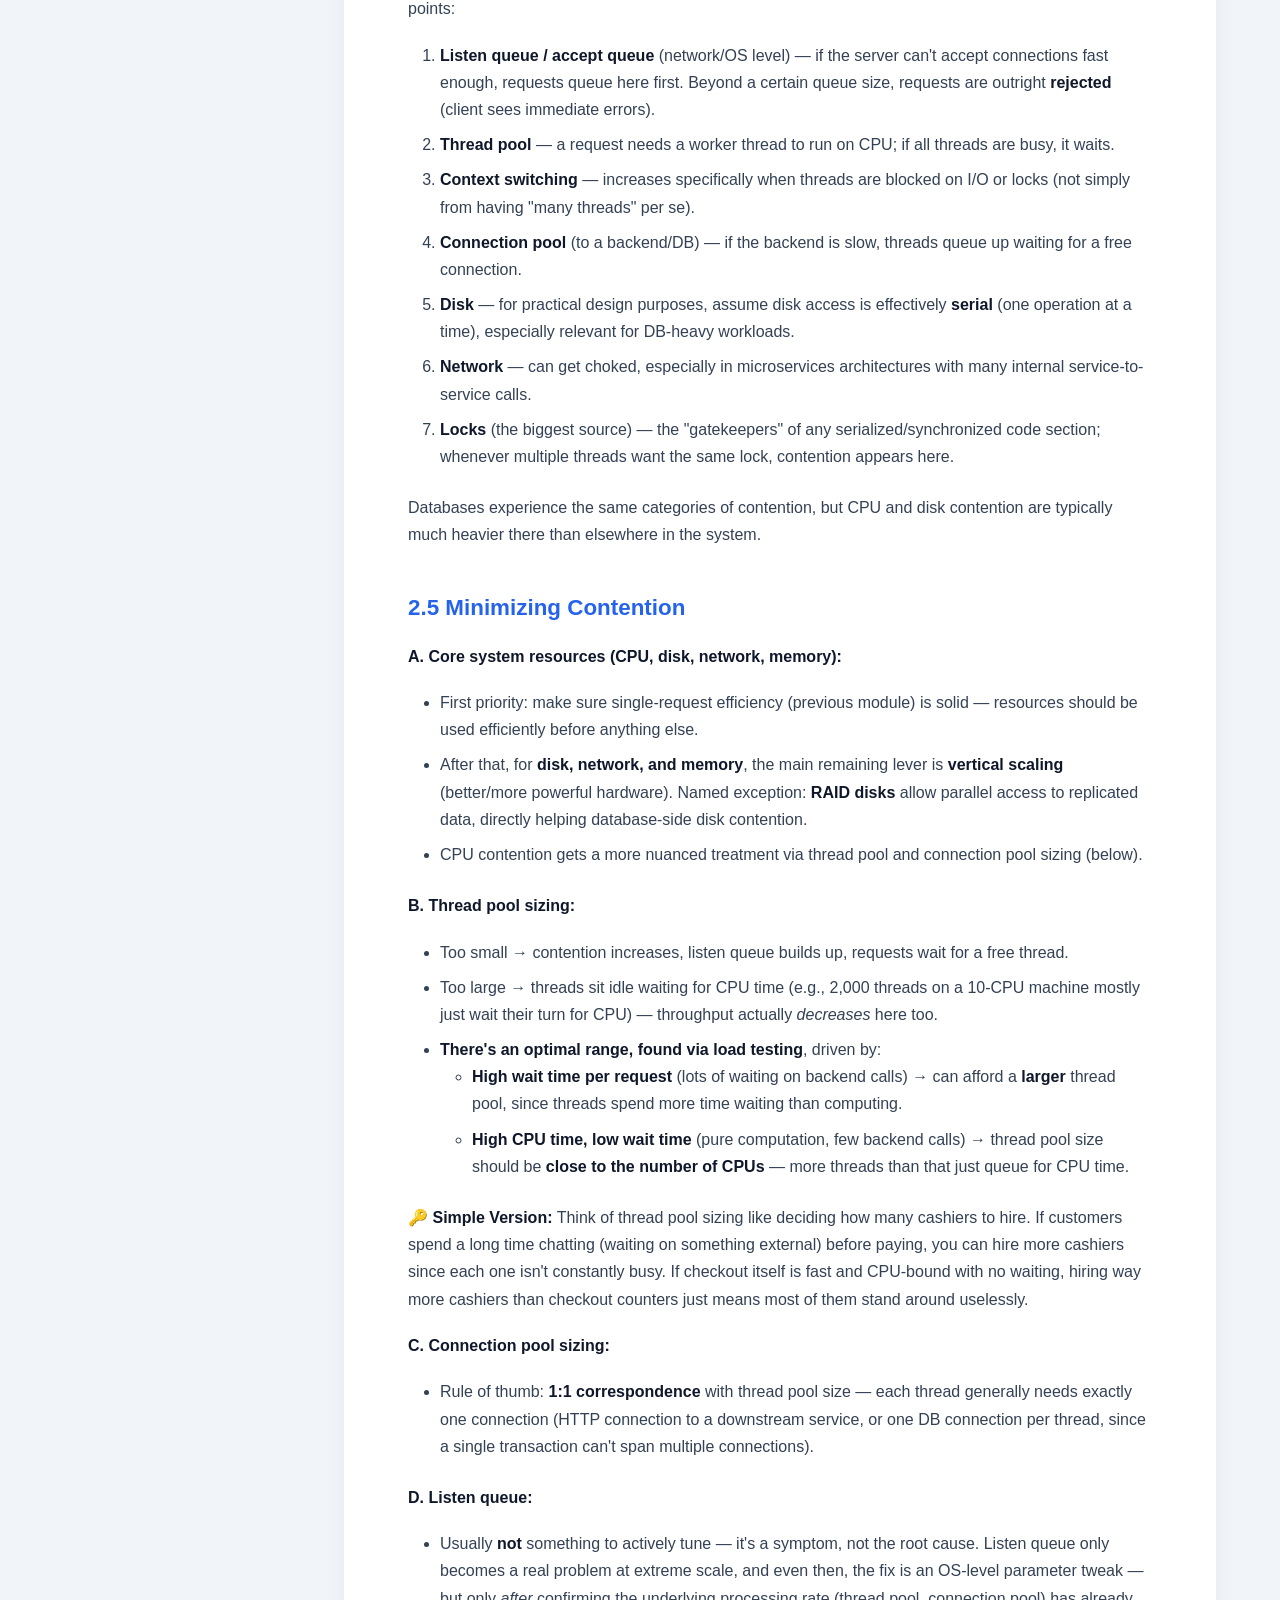
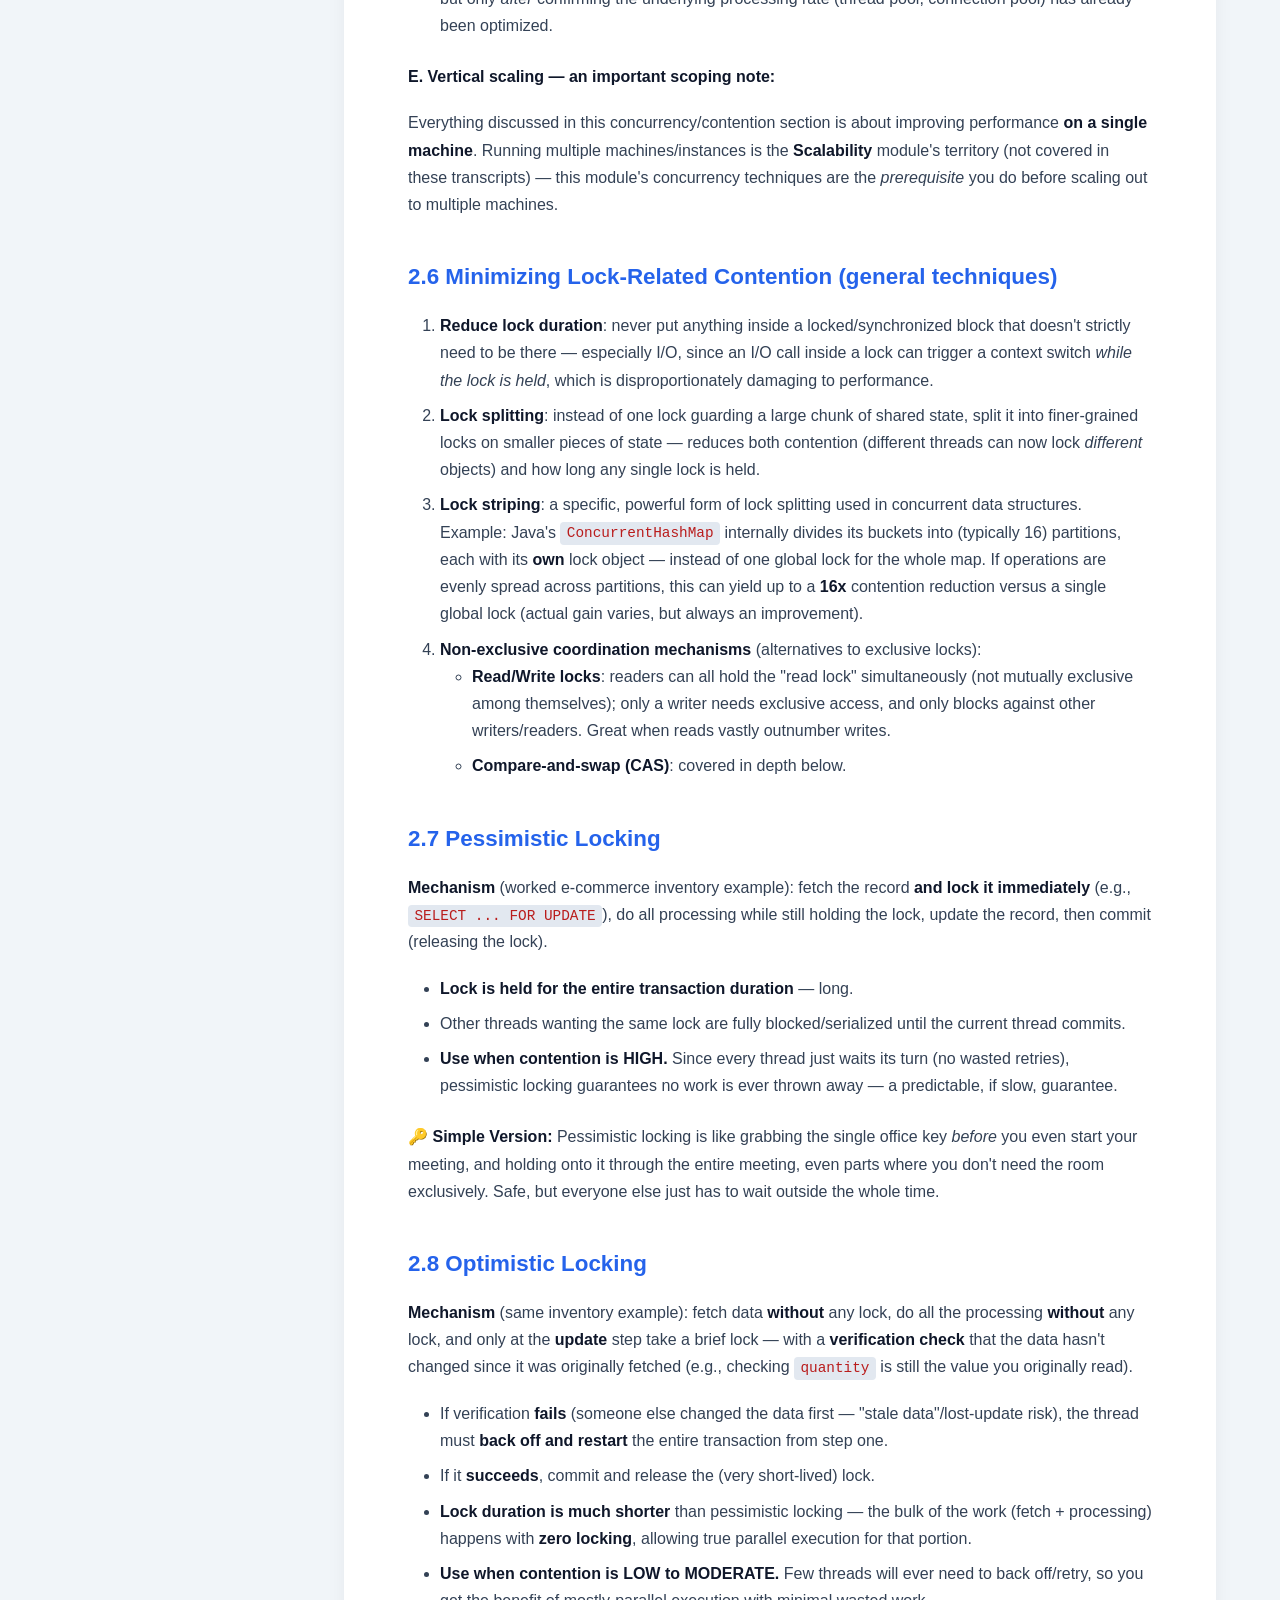
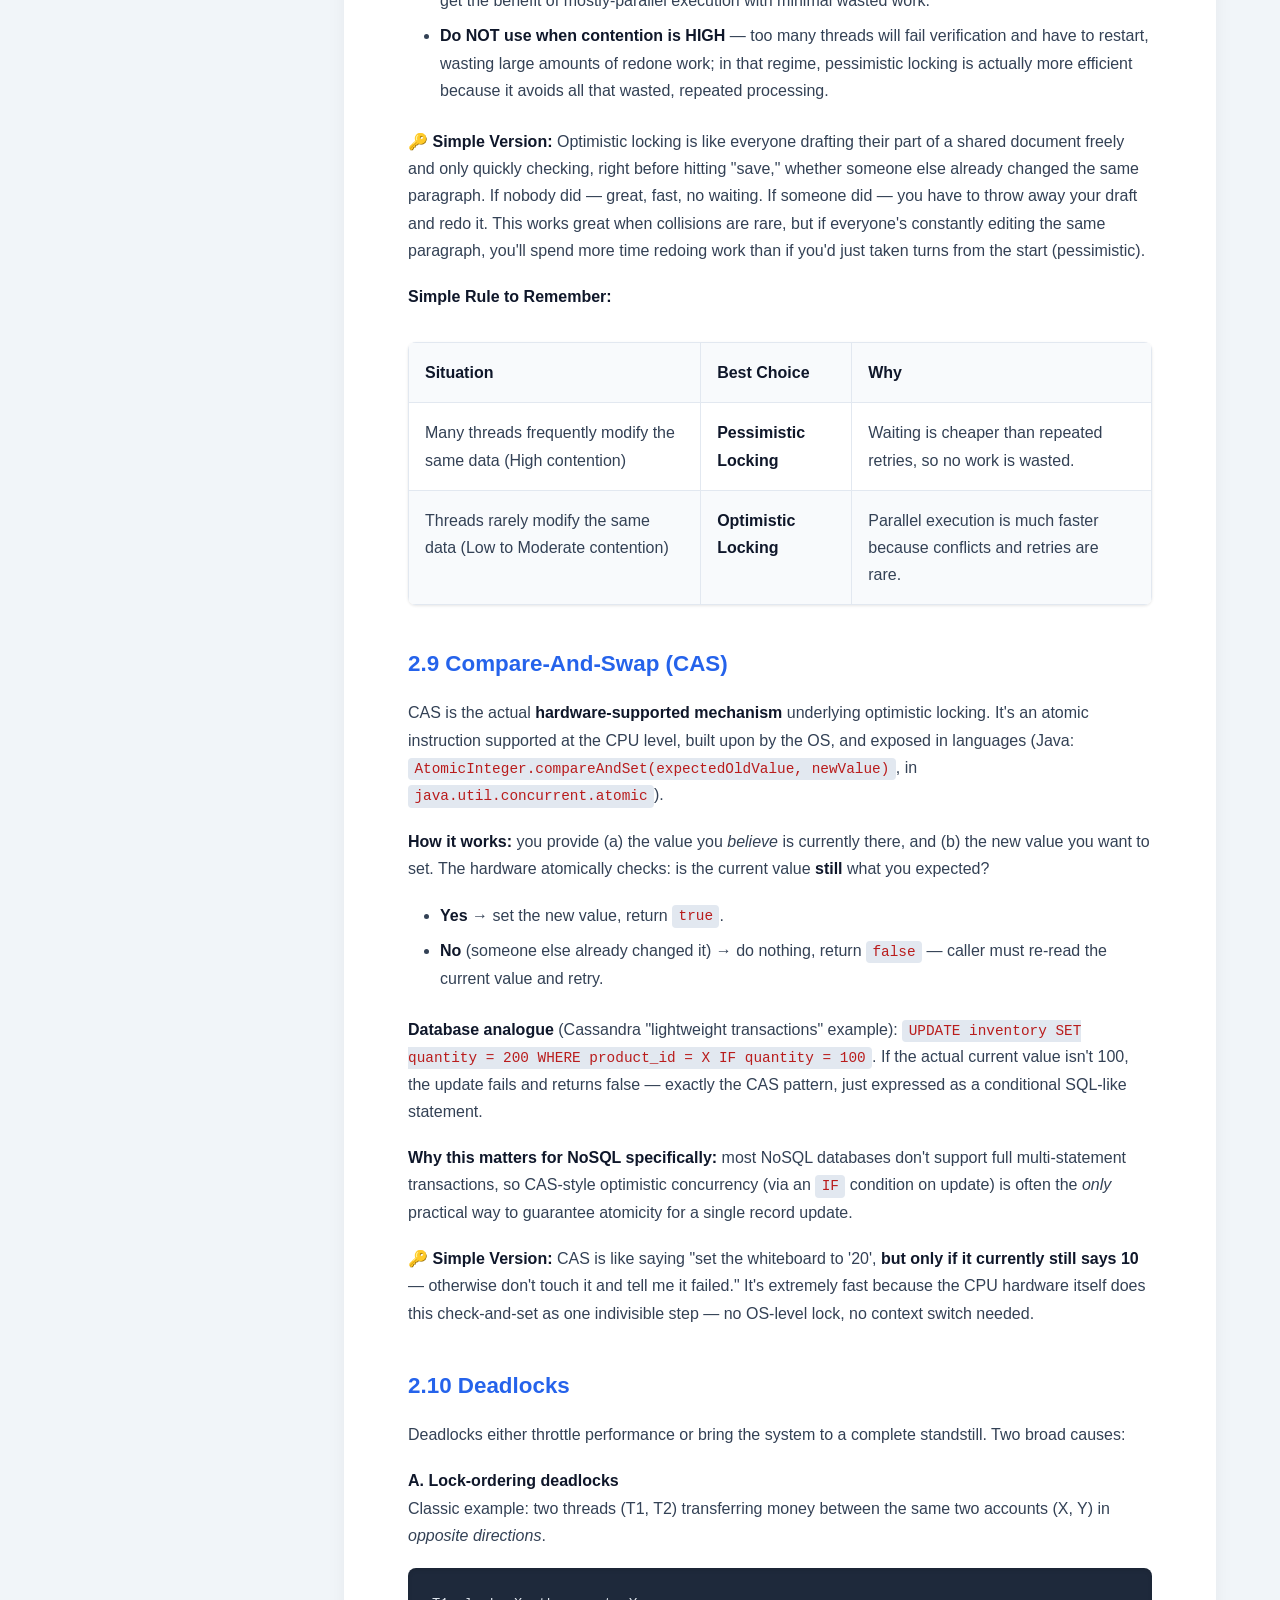
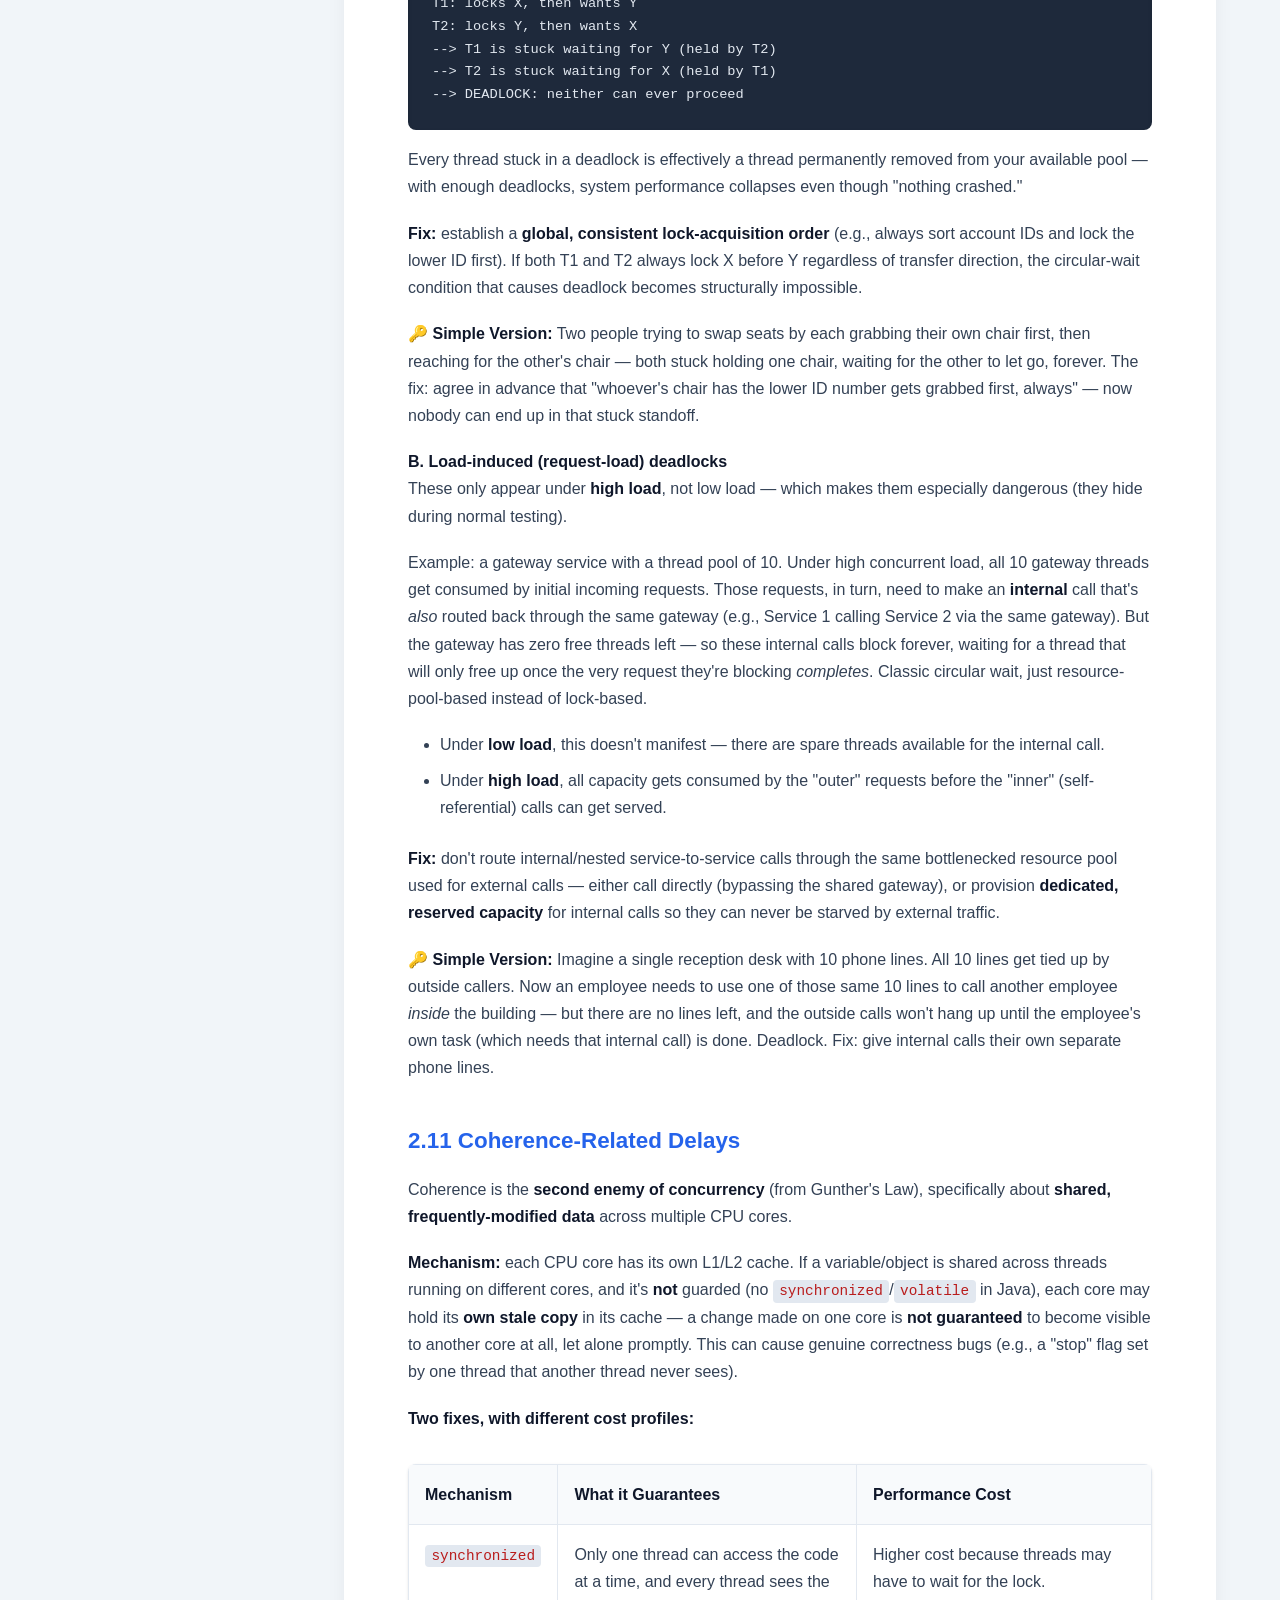
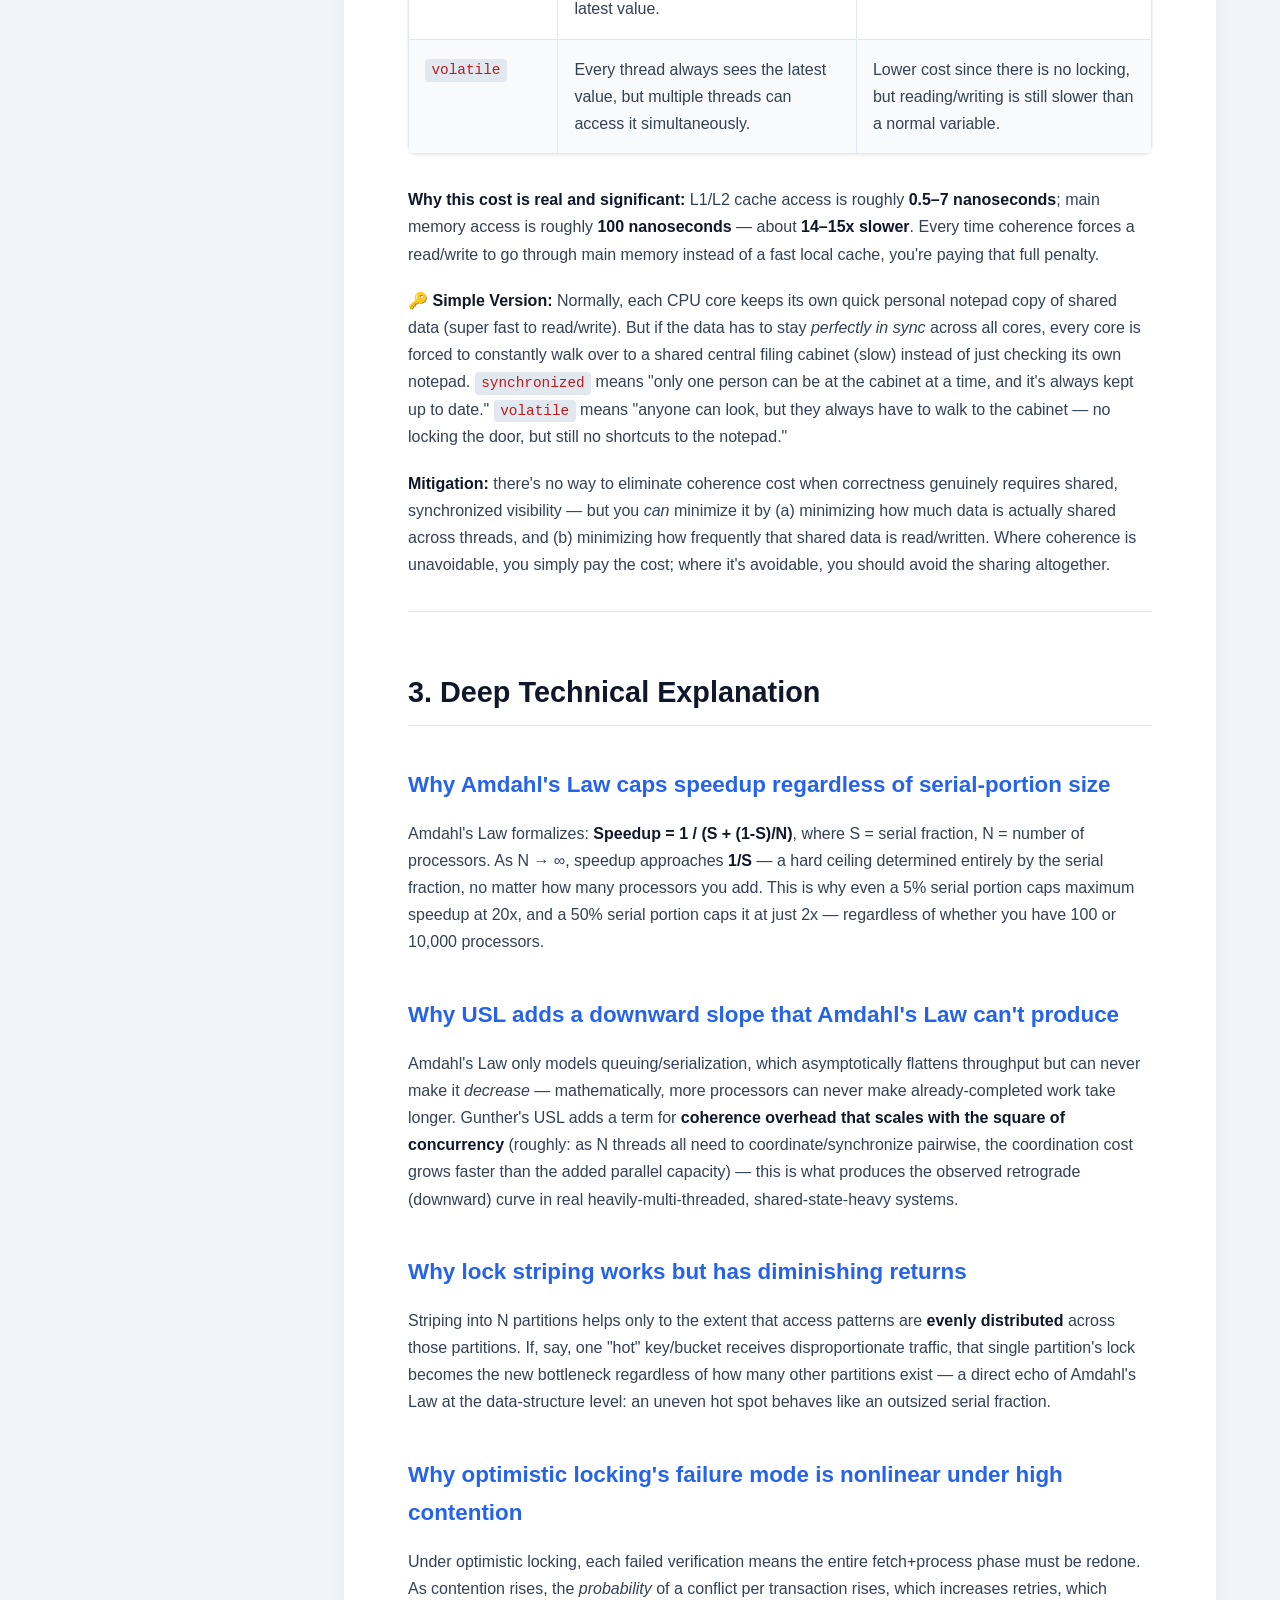
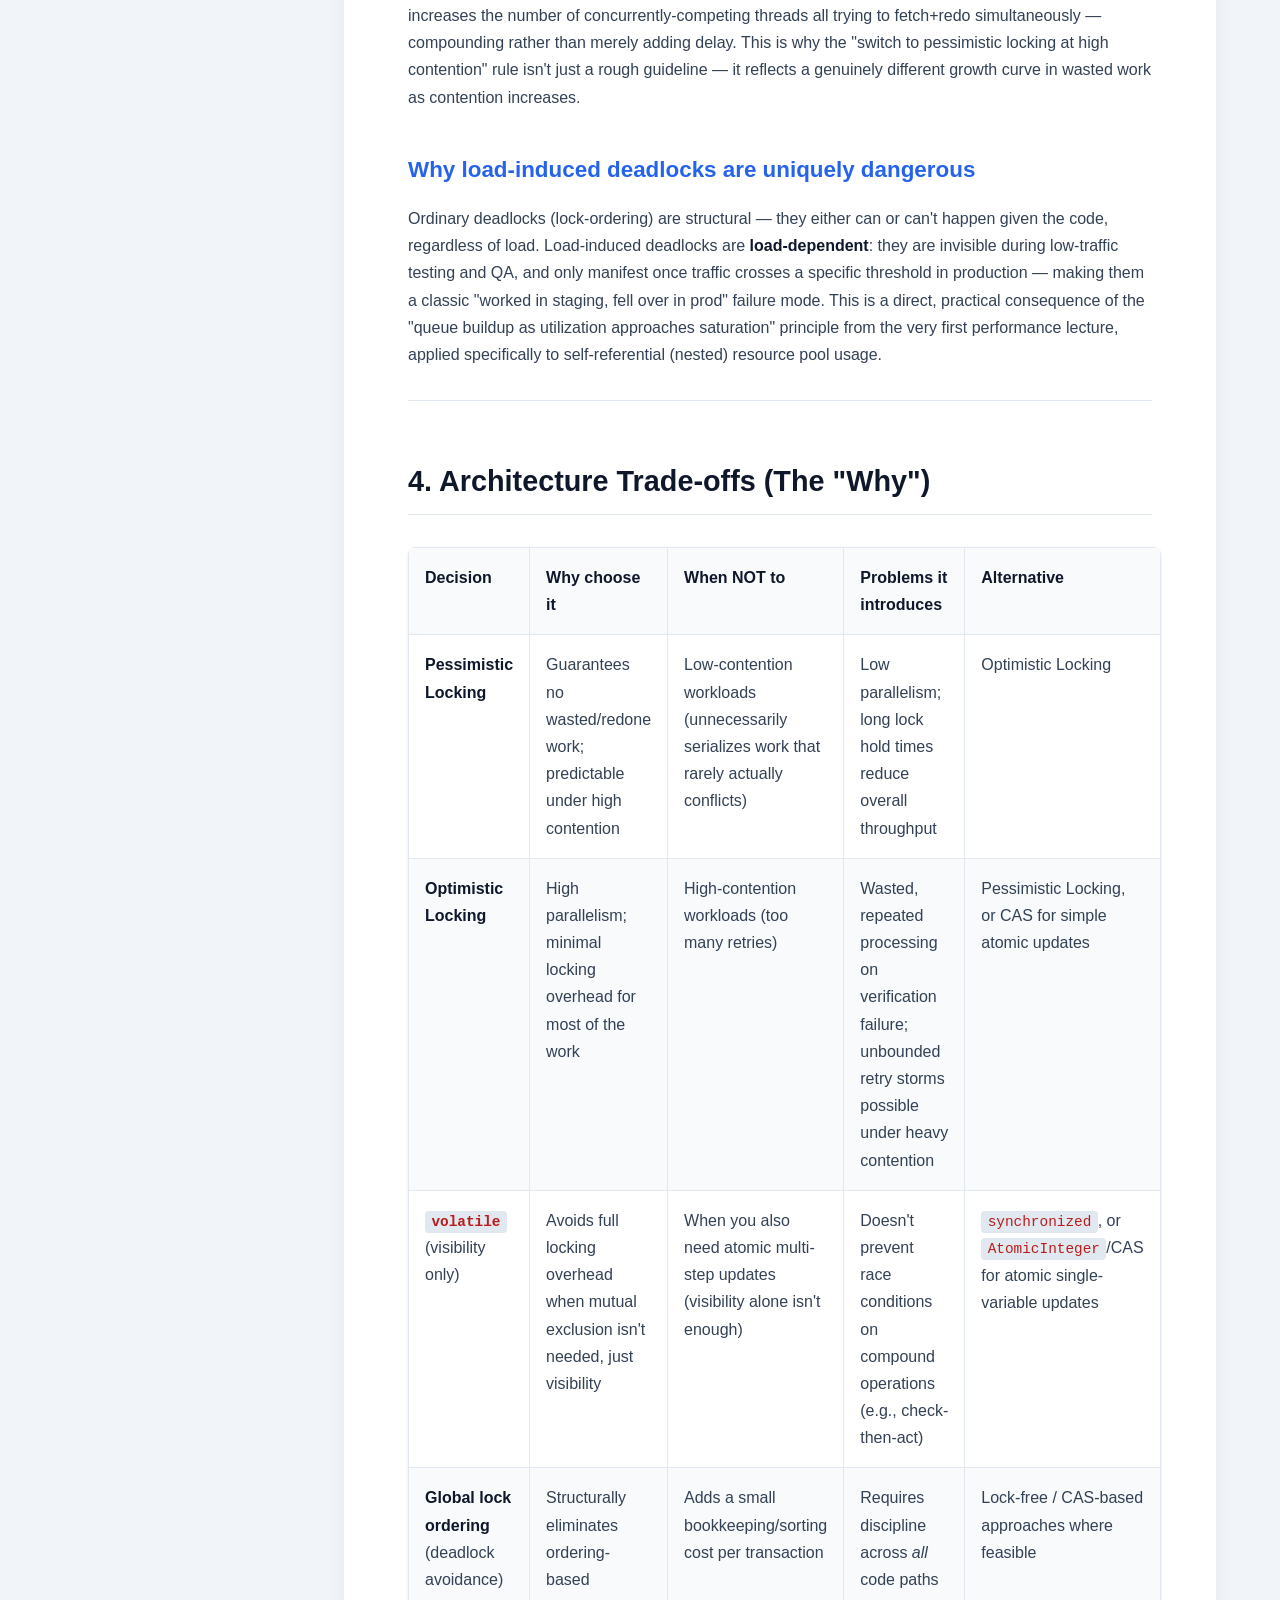
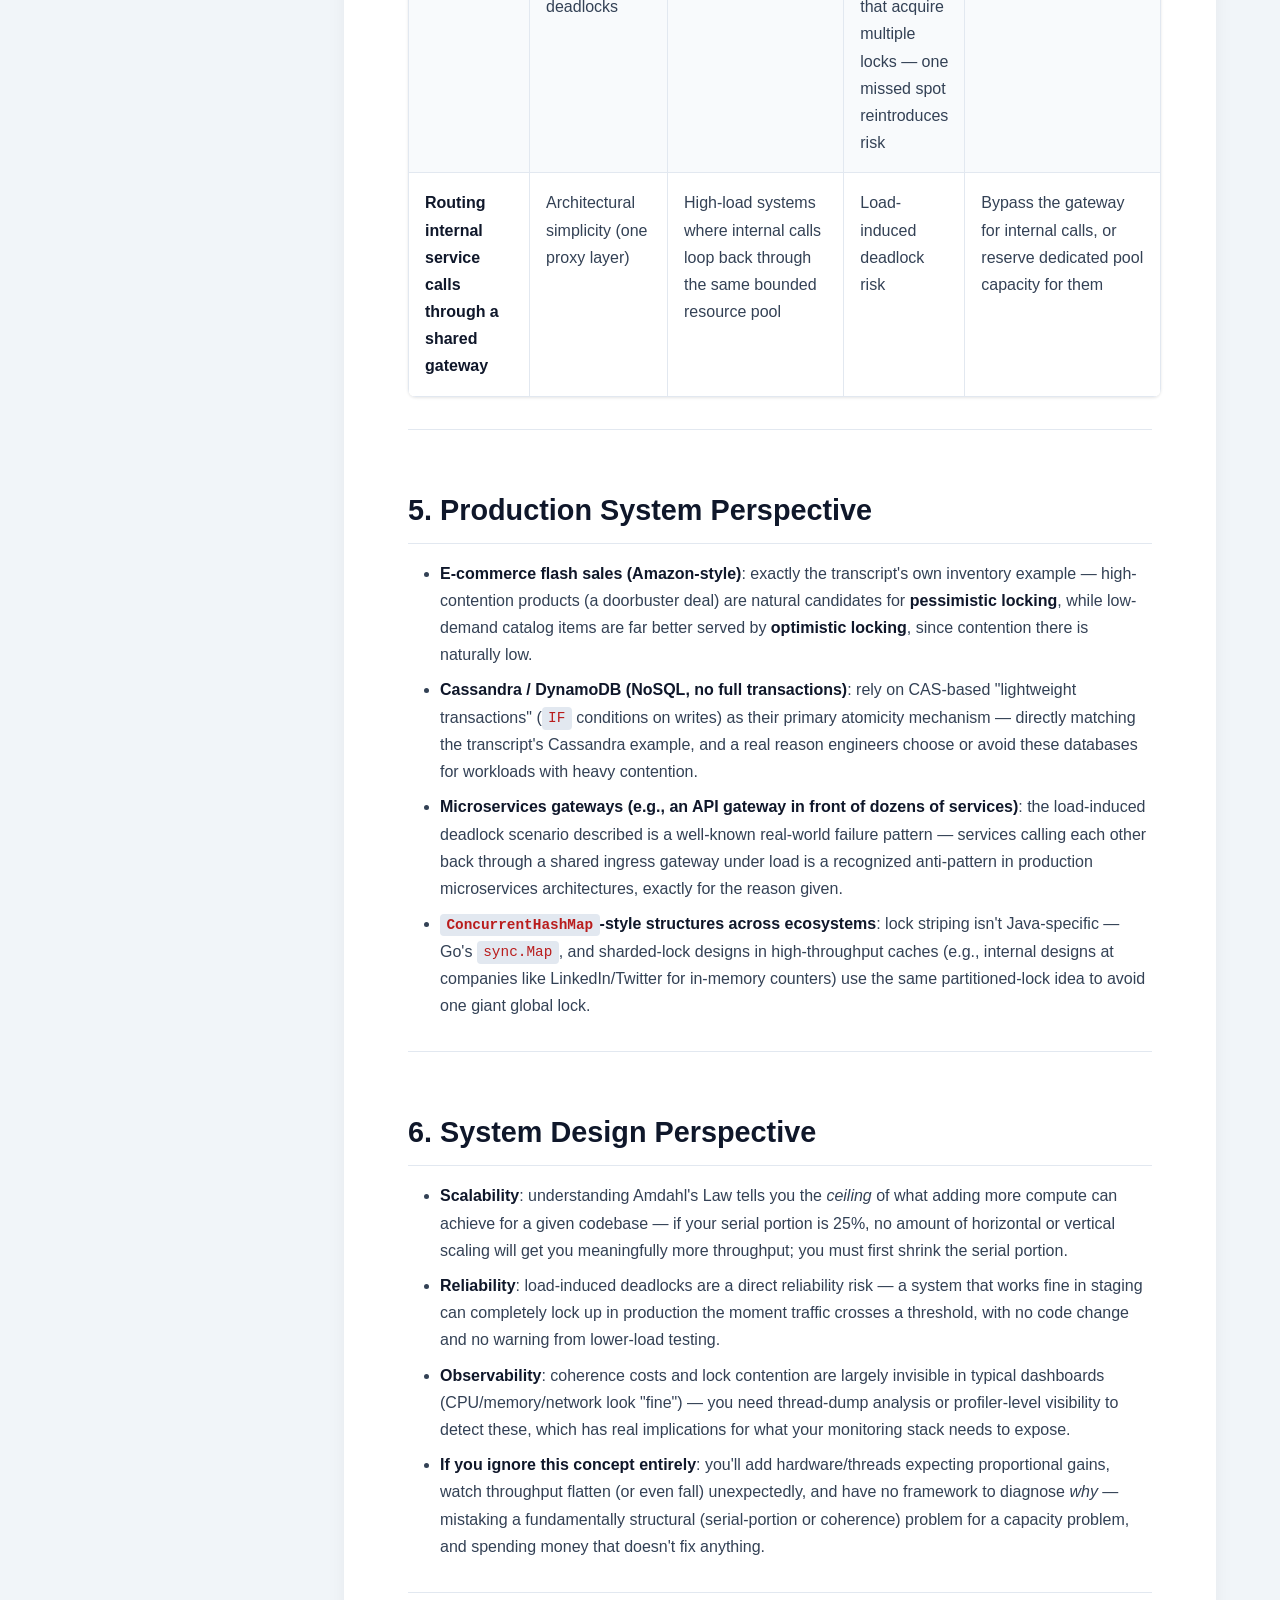
==== commit 8d7ea6ea: "Revise synchronization mechanisms table for clarity Updated table structure and descriptions for syn" ====
--- a/Performance/Concurrency_Deep_Dive:_Contention,_Locking,_Deadlocks_&_Coherence.html
+++ b/Performance/Concurrency_Deep_Dive:_Contention,_Locking,_Deadlocks_&_Coherence.html
@@ -570,27 +570,28 @@
             <p><strong>Mechanism:</strong> each CPU core has its own L1/L2 cache. If a variable/object is shared across threads running on different cores, and it's <strong>not</strong> guarded (no <code>synchronized</code>/<code>volatile</code> in Java), each core may hold its <strong>own stale copy</strong> in its cache — a change made on one core is <strong>not guaranteed</strong> to become visible to another core at all, let alone promptly. This can cause genuine correctness bugs (e.g., a "stop" flag set by one thread that another thread never sees).</p>
 
             <p><strong>Two fixes, with different cost profiles:</strong></p>
-            <table>
-                <thead>
-                    <tr>
-                        <th>Mechanism</th>
-                        <th>Guarantees</th>
-                        <th>Cost</th>
-                    </tr>
-                </thead>
-                <tbody>
-                    <tr>
-                        <td><code>synchronized</code></td>
-                        <td>Both mutual exclusion (locking) <strong>and</strong> visibility</td>
-                        <td>Full locking overhead + main-memory read/write cost</td>
-                    </tr>
-                    <tr>
-                        <td><code>volatile</code></td>
-                        <td>Visibility <strong>only</strong> (no mutual exclusion)</td>
-                        <td>Skips locking overhead, but <strong>still</strong> pays the main-memory read/write cost</td>
-                    </tr>
-                </tbody>
-            </table>
+
+<table>
+    <thead>
+        <tr>
+            <th>Mechanism</th>
+            <th>What it Guarantees</th>
+            <th>Performance Cost</th>
+        </tr>
+    </thead>
+    <tbody>
+        <tr>
+            <td><code>synchronized</code></td>
+            <td>Only one thread can access the code at a time, and every thread sees the latest value.</td>
+            <td>Higher cost because threads may have to wait for the lock.</td>
+        </tr>
+        <tr>
+            <td><code>volatile</code></td>
+            <td>Every thread always sees the latest value, but multiple threads can access it simultaneously.</td>
+            <td>Lower cost since there is no locking, but reading/writing is still slower than a normal variable.</td>
+        </tr>
+    </tbody>
+</table>
 
             <p><strong>Why this cost is real and significant:</strong> L1/L2 cache access is roughly <strong>0.5–7 nanoseconds</strong>; main memory access is roughly <strong>100 nanoseconds</strong> — about <strong>14–15x slower</strong>. Every time coherence forces a read/write to go through main memory instead of a fast local cache, you're paying that full penalty.</p>
 
